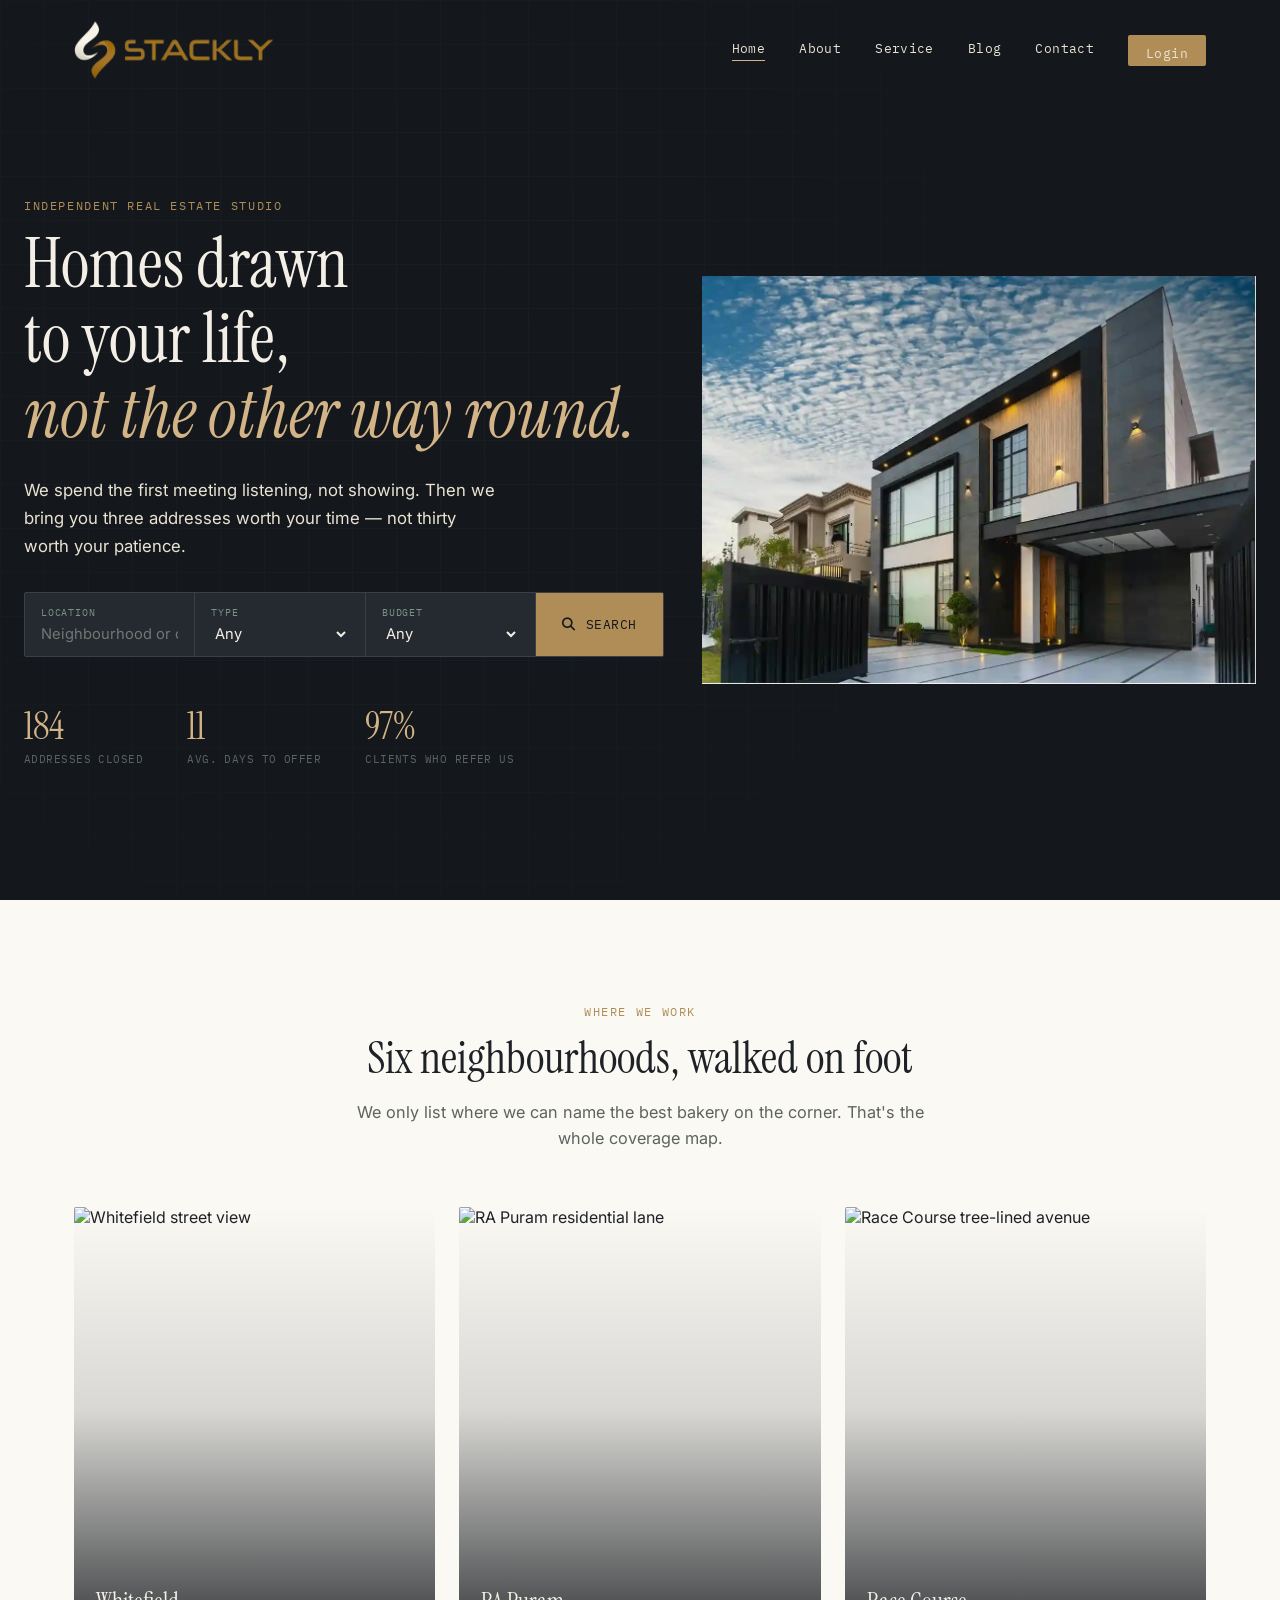
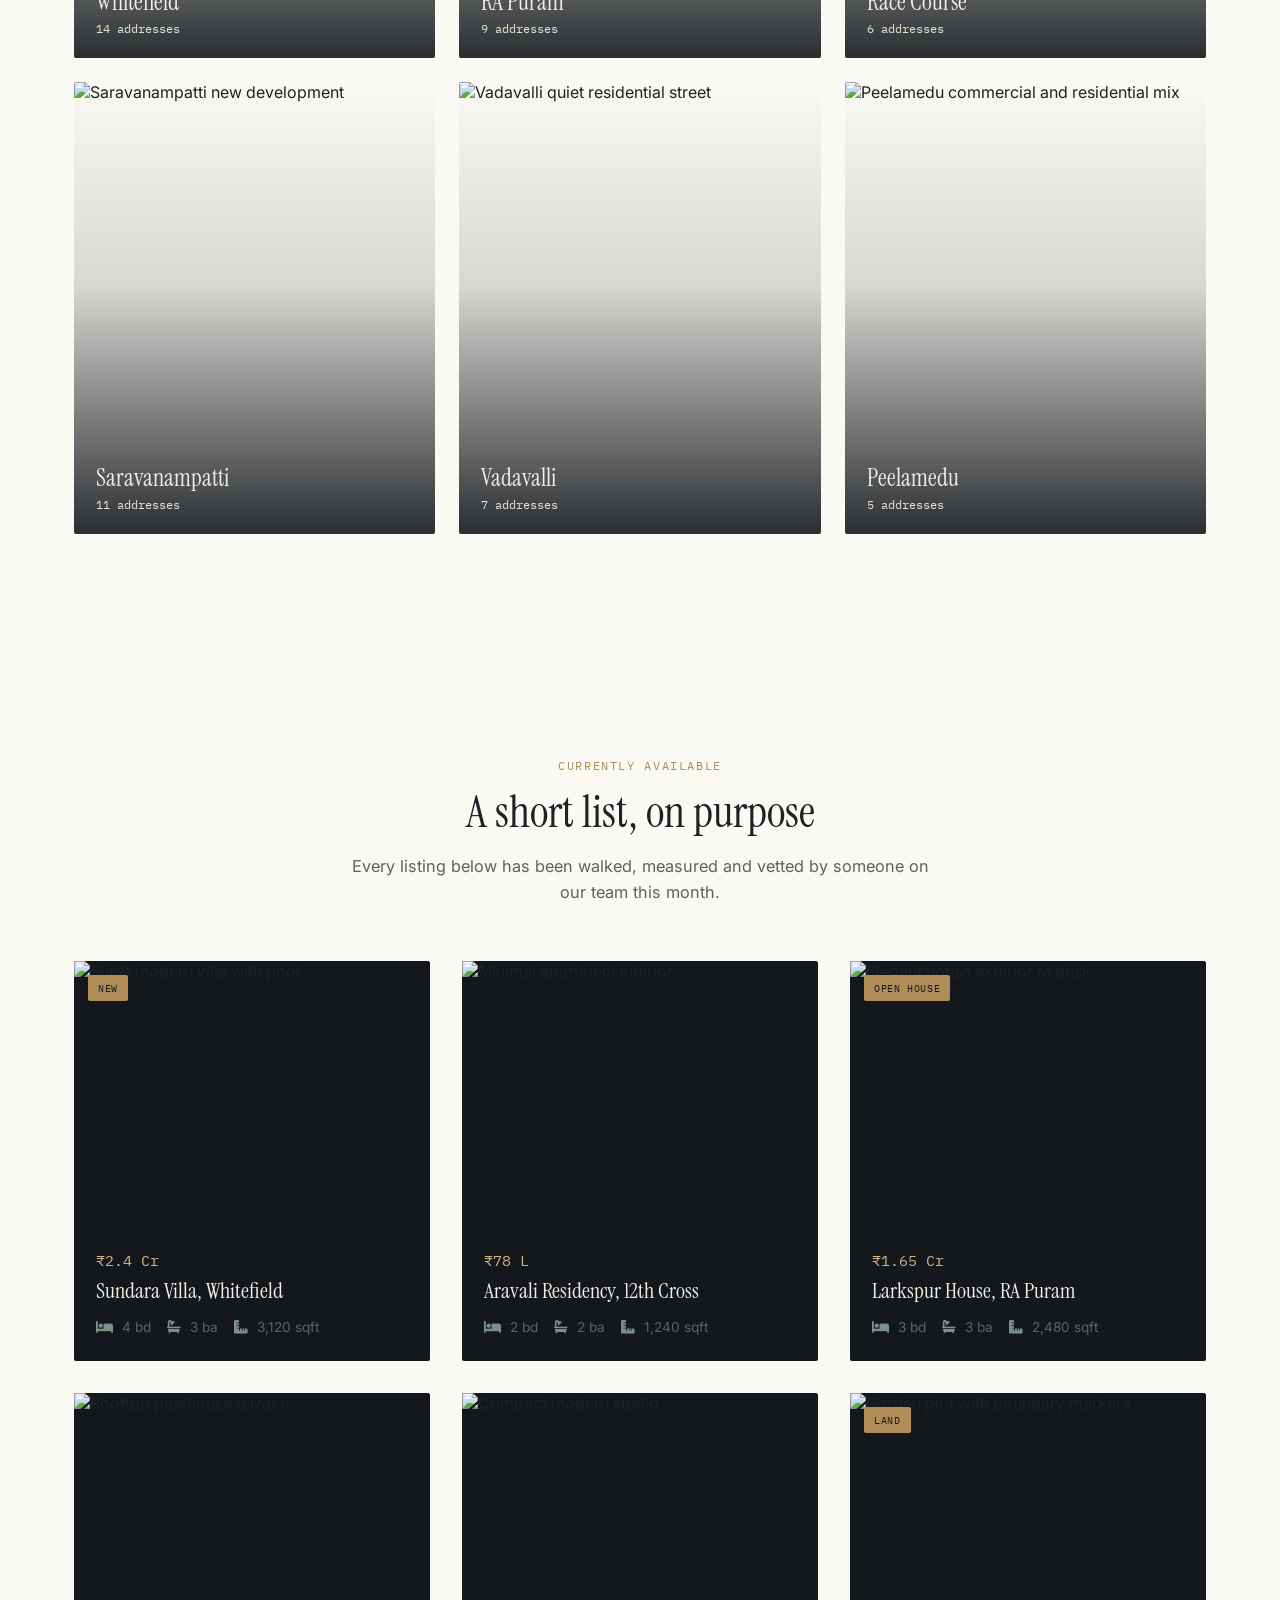
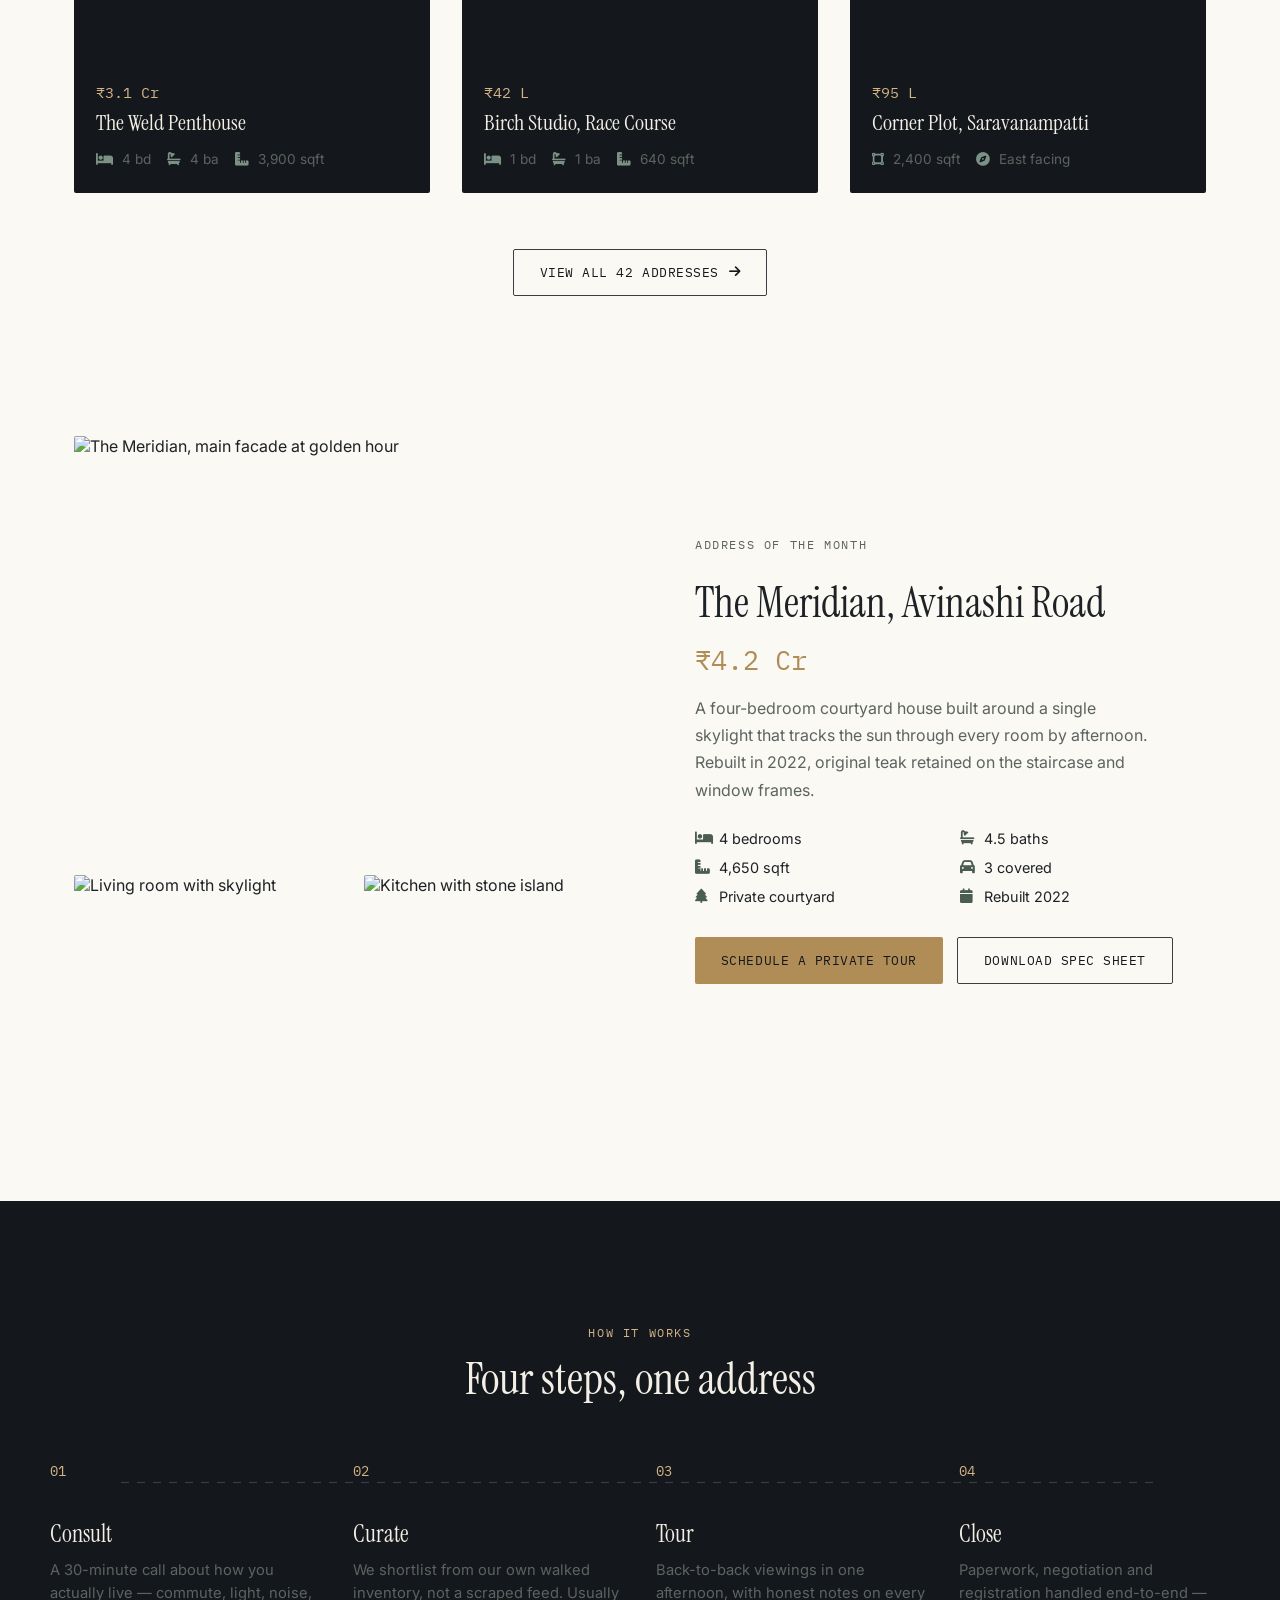
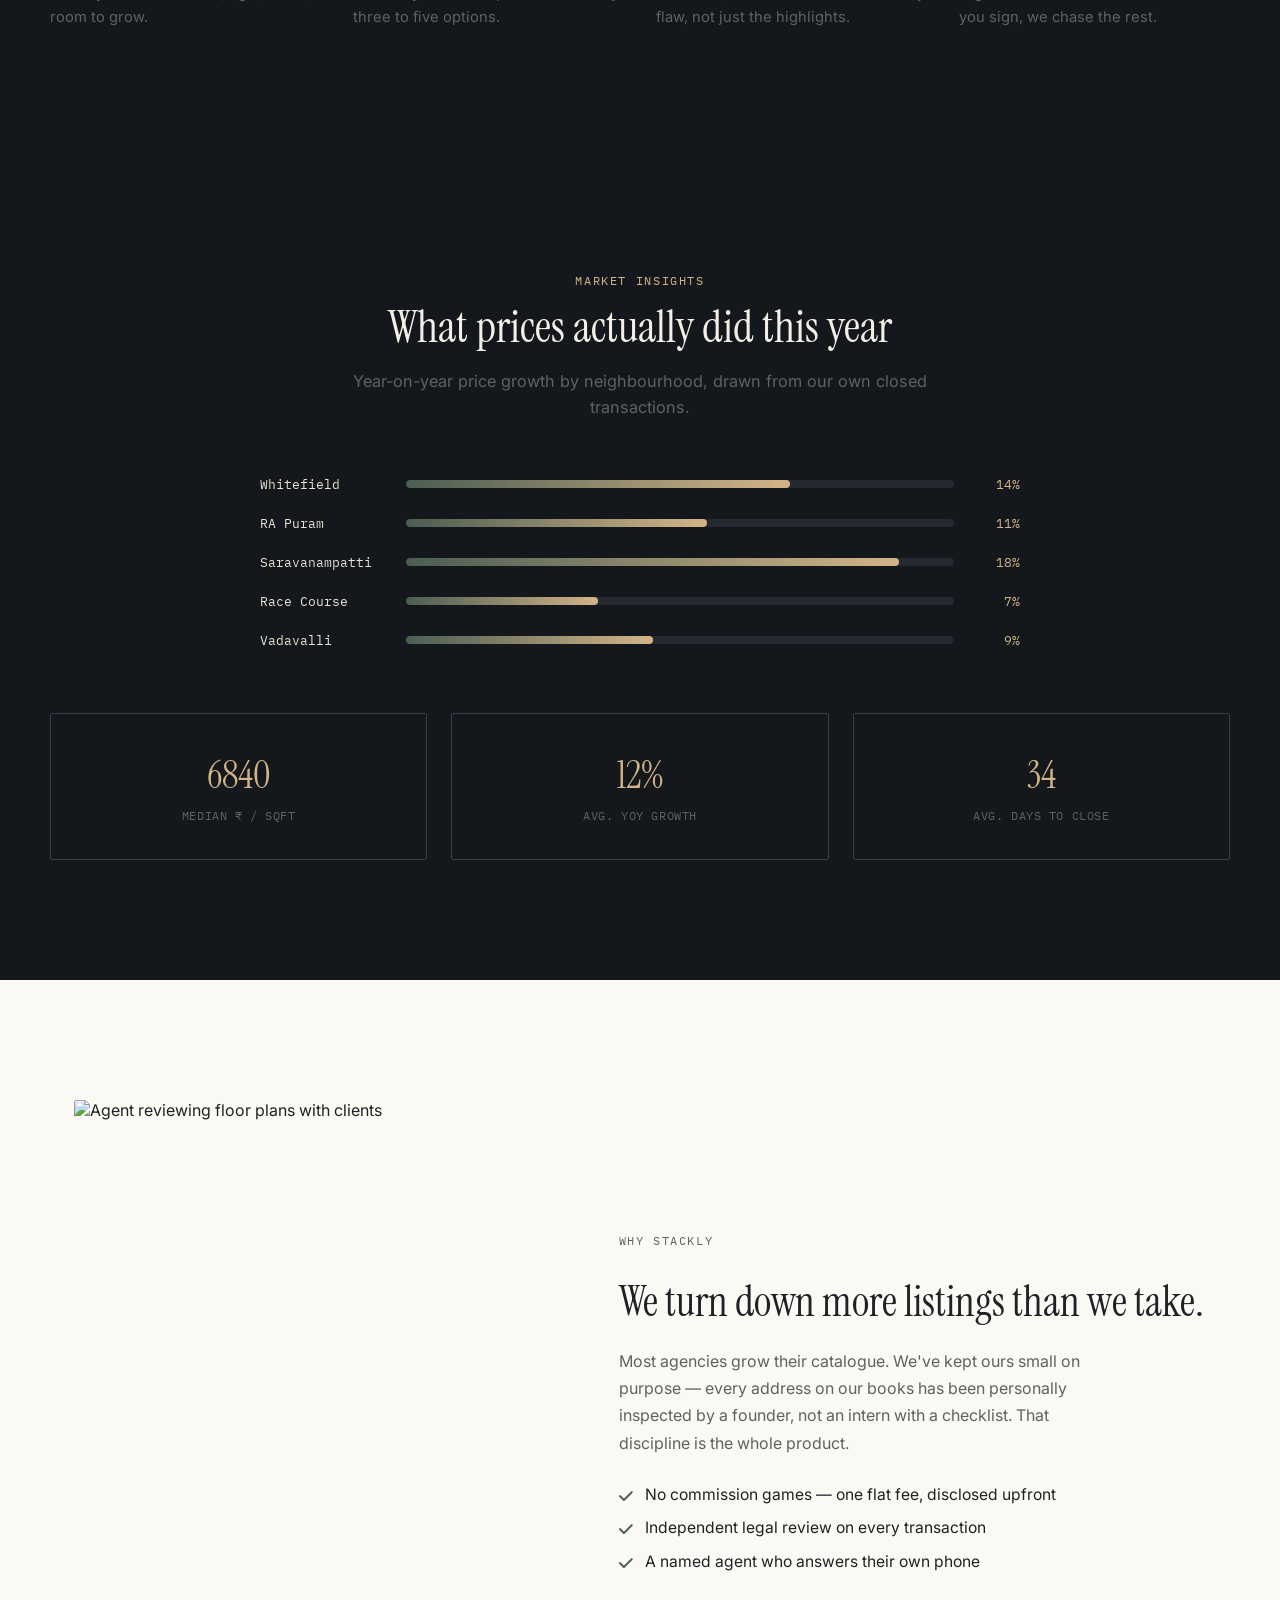
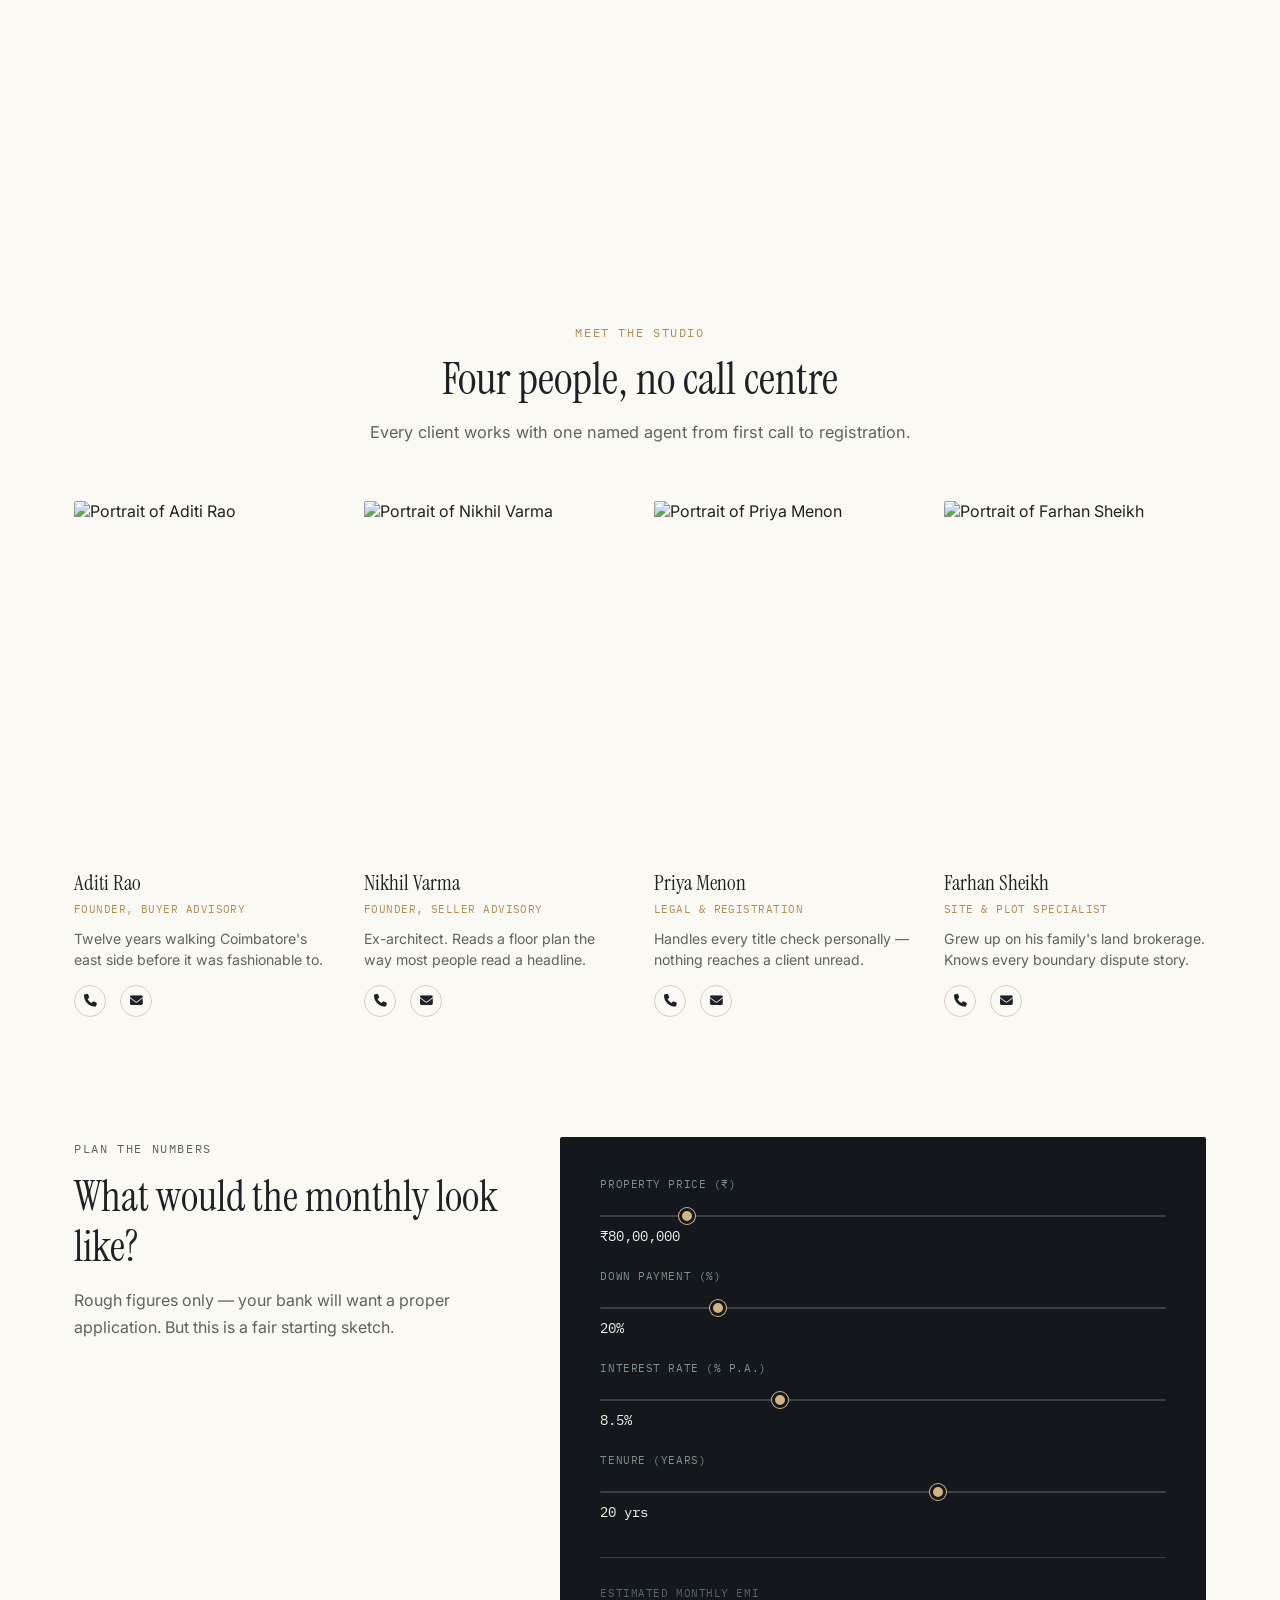
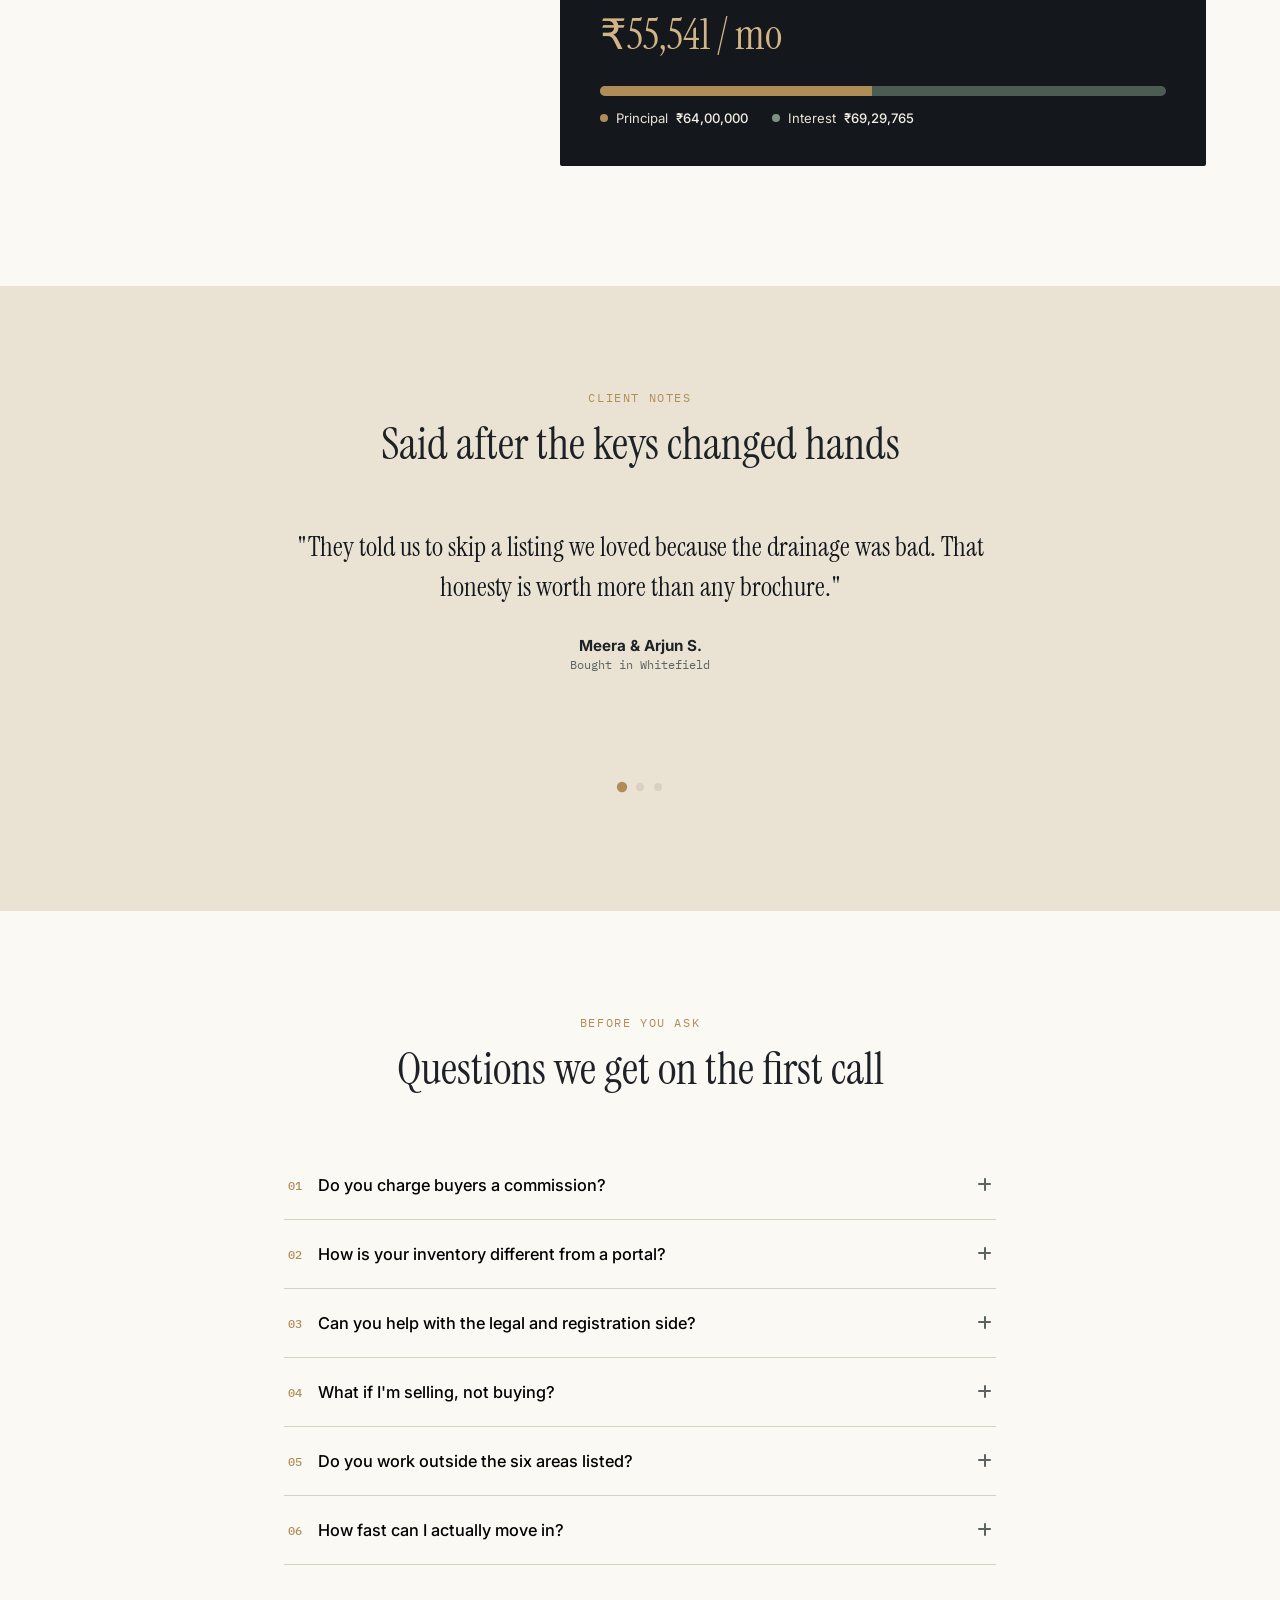
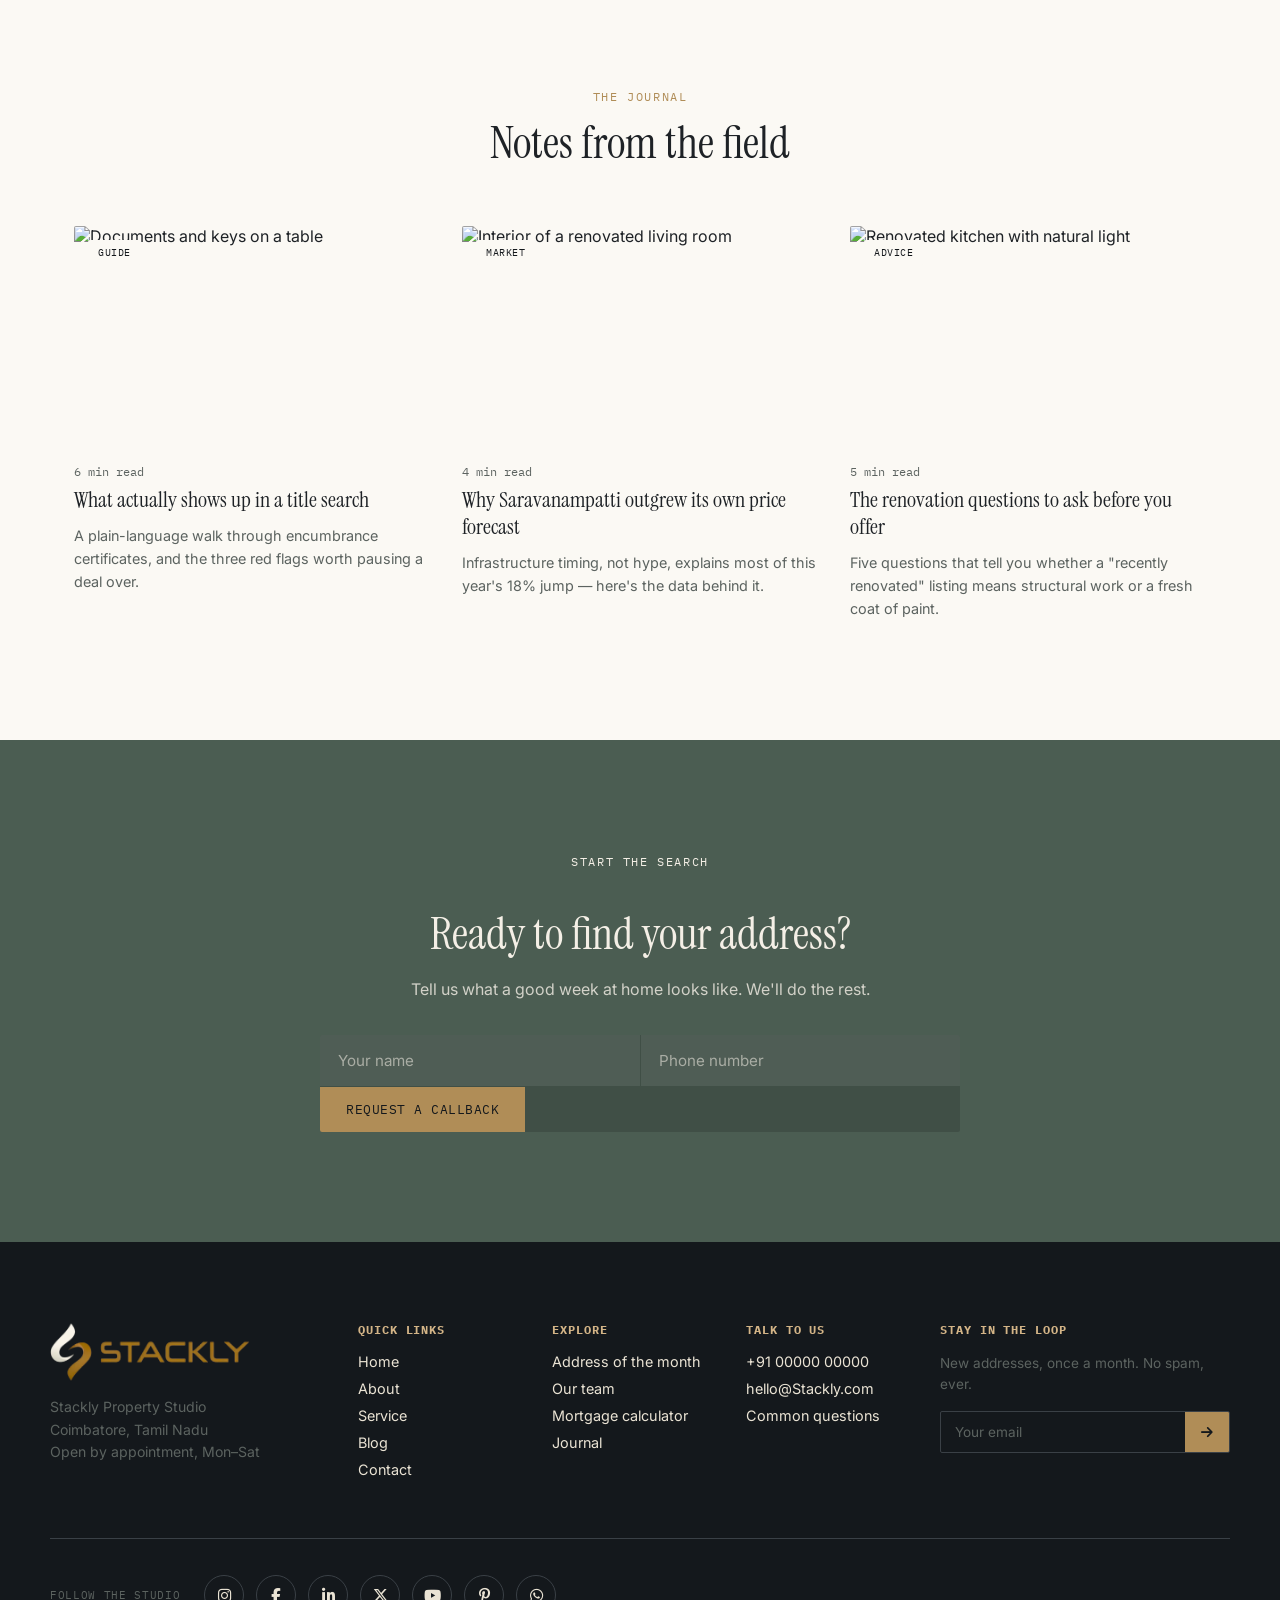
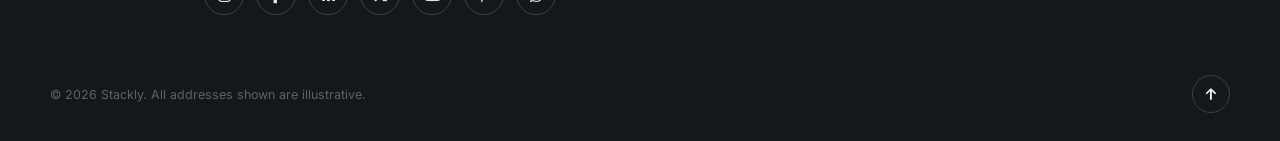
==== index.html @ ead4ee34 "subpages are created" ====
<!DOCTYPE html>
<html lang="en">
<head>
<meta charset="UTF-8">
<meta name="viewport" content="width=device-width, initial-scale=1.0">
<title>Wren &amp; Holt — Homes drawn to your life</title>
<link rel="preconnect" href="https://fonts.googleapis.com">
<link rel="preconnect" href="https://fonts.gstatic.com" crossorigin>
<link href="https://fonts.googleapis.com/css2?family=Instrument+Serif:ital@0;1&family=Inter:wght@400;500;600&family=IBM+Plex+Mono:wght@400;500&display=swap" rel="stylesheet">
<link rel="stylesheet" href="https://cdnjs.cloudflare.com/ajax/libs/font-awesome/6.5.1/css/all.min.css">
<link rel="stylesheet" href="style.css">
</head>
<body>

<!-- ================= HEADER ================= -->
<header class="site-header" id="siteHeader">
  <div class="header-inner">
    <a href="./index.html" class="logo">
    <img src="./src/logo/Untitled design (1)_11zon.webp" alt="">
    </a>

    <nav class="nav-desktop" aria-label="Primary">
      <a href="./index.html" class="active">Home</a>
      <a href="./about.html">About</a>
      <a href="./service.html">Service</a>
      <a href="./blog.html">Blog</a>
      <a href="./contact.html">Contact</a>
      <a href="./login.html" class="nav-cta">Login</a>
    </nav>

    <button class="hamburger" id="hamburger" aria-label="Open menu" aria-expanded="false">
      <span></span><span></span><span></span>
    </button>
  </div>
</header>

<!-- Mobile drawer -->
<div class="drawer" id="drawer">
  <nav aria-label="Mobile">
    <a href="./index.html">Home</a>
      <a href="./about.html">About</a>
      <a href="./service.html">Service</a>
      <a href="./blog.html">Blog</a>
      <a href="./contact.html">Contact</a>
  </nav>
  <div class="drawer-foot">
    <span>Coimbatore studio, open by appointment</span>
      <a href="./login.html" class="nav-cta">Login</a>
  </div>
</div>
<div class="drawer-overlay" id="drawerOverlay"></div>

<!-- ================= HERO ================= -->
<section class="hero" id="top">
  <div class="hero-blueprint-grid" aria-hidden="true"></div>

  <div class="hero-inner">
    <p class="eyebrow reveal">Independent real estate studio</p>
    <h1 class="hero-title">
      <span class="reveal">Homes drawn</span>
      <span class="reveal" style="--d:1">to your life,</span>
      <span class="reveal hero-title-italic" style="--d:2">not the other way round.</span>
    </h1>
    <p class="hero-sub reveal" style="--d:3">
      We spend the first meeting listening, not showing. Then we bring you three
      addresses worth your time — not thirty worth your patience.
    </p>

    <form class="search-panel reveal" style="--d:4" id="searchForm">
      <div class="field">
        <label for="loc">Location</label>
        <input type="text" id="loc" placeholder="Neighbourhood or city">
      </div>
      <div class="field">
        <label for="type">Type</label>
        <select id="type">
          <option>Any</option>
          <option>Apartment</option>
          <option>Villa</option>
          <option>Plot</option>
          <option>Penthouse</option>
        </select>
      </div>
      <div class="field">
        <label for="budget">Budget</label>
        <select id="budget">
          <option>Any</option>
          <option>Under ₹50L</option>
          <option>₹50L – ₹1Cr</option>
          <option>₹1Cr – ₹2Cr</option>
          <option>₹2Cr+</option>
        </select>
      </div>
      <button type="submit" class="btn btn-brass search-btn">
        <i class="fa-solid fa-magnifying-glass"></i> Search
      </button>
    </form>

    <div class="hero-stats reveal" style="--d:5">
      <div class="stat">
        <span class="stat-num" data-count="184">0</span>
        <span class="stat-label">Addresses closed</span>
      </div>
      <div class="stat">
        <span class="stat-num" data-count="11">0</span>
        <span class="stat-label">Avg. days to offer</span>
      </div>
      <div class="stat">
        <span class="stat-num" data-count="97" data-suffix="%">0</span>
        <span class="stat-label">Clients who refer us</span>
      </div>
    </div>
  </div>

  <div class="hero-visual" aria-hidden="true">
    <img src="./src/img/Untitled design (2)_11zon.webp" alt="">
  </div>
</section>

<!-- ================= AREAS ================= -->
<section class="areas" id="areas">
  <div class="section-head">
    <p class="eyebrow reveal">Where we work</p>
    <h2 class="reveal">Six neighbourhoods, walked on foot</h2>
    <p class="section-sub reveal">We only list where we can name the best bakery on the corner. That's the whole coverage map.</p>
  </div>

  <div class="area-grid">
    <a href="./404.html" class="area-card reveal">
      <img src="https://images.unsplash.com/photo-1449844908441-8829872d2607?q=80&w=600&auto=format&fit=crop" alt="Whitefield street view" loading="lazy">
      <div class="area-overlay">
        <span class="area-coord">12.9698° N, 77.7500° E</span>
        <h3>Whitefield</h3>
        <span class="area-count">14 addresses</span>
      </div>
    </a>
    <a href="./404.html" class="area-card reveal" style="--d:1">
      <img src="https://images.unsplash.com/photo-1519501025264-65ba15a82390?q=80&w=600&auto=format&fit=crop" alt="RA Puram residential lane" loading="lazy">
      <div class="area-overlay">
        <span class="area-coord">13.0012° N, 80.2565° E</span>
        <h3>RA Puram</h3>
        <span class="area-count">9 addresses</span>
      </div>
    </a>
    <a href="./404.html" class="area-card reveal" style="--d:2">
      <img src="https://images.unsplash.com/photo-1480074568708-e7b720bb3f09?q=80&w=600&auto=format&fit=crop" alt="Race Course tree-lined avenue" loading="lazy">
      <div class="area-overlay">
        <span class="area-coord">11.0025° N, 76.9640° E</span>
        <h3>Race Course</h3>
        <span class="area-count">6 addresses</span>
      </div>
    </a>
    <a href="./404.html" class="area-card reveal" style="--d:3">
      <img src="https://images.unsplash.com/photo-1502005229762-cf1b2da7c5d6?q=80&w=600&auto=format&fit=crop" alt="Saravanampatti new development" loading="lazy">
      <div class="area-overlay">
        <span class="area-coord">11.0740° N, 77.0090° E</span>
        <h3>Saravanampatti</h3>
        <span class="area-count">11 addresses</span>
      </div>
    </a>
    <a href="./404.html" class="area-card reveal" style="--d:4">
      <img src="https://images.unsplash.com/photo-1494526585095-c41746248156?q=80&w=600&auto=format&fit=crop" alt="Vadavalli quiet residential street" loading="lazy">
      <div class="area-overlay">
        <span class="area-coord">11.0060° N, 76.9160° E</span>
        <h3>Vadavalli</h3>
        <span class="area-count">7 addresses</span>
      </div>
    </a>
    <a href="./404.html" class="area-card reveal" style="--d:5">
      <img src="https://images.unsplash.com/photo-1460317442991-0ec209397118?q=80&w=600&auto=format&fit=crop" alt="Peelamedu commercial and residential mix" loading="lazy">
      <div class="area-overlay">
        <span class="area-coord">11.0296° N, 77.0266° E</span>
        <h3>Peelamedu</h3>
        <span class="area-count">5 addresses</span>
      </div>
    </a>
  </div>
</section>

<!-- ================= LISTINGS ================= -->
<section class="listings" id="listings">
  <div class="section-head">
    <p class="eyebrow reveal">Currently available</p>
    <h2 class="reveal">A short list, on purpose</h2>
    <p class="section-sub reveal">Every listing below has been walked, measured and vetted by someone on our team this month.</p>
  </div>

  <div class="listing-grid">

    <article class="listing-card reveal">
      <div class="listing-media">
        <img src="https://images.unsplash.com/photo-1600596542815-ffad4c1539a9?q=80&w=800&auto=format&fit=crop" alt="Sunlit modern villa with pool" loading="lazy">
        <span class="listing-tag">New</span>
        <div class="corner corner-tl"></div><div class="corner corner-tr"></div>
        <div class="corner corner-bl"></div><div class="corner corner-br"></div>
      </div>
      <div class="listing-body">
        <div class="listing-price">₹2.4 Cr</div>
        <h3>Sundara Villa, Whitefield</h3>
        <p class="listing-specs">
          <span><i class="fa-solid fa-bed"></i> 4 bd</span>
          <span><i class="fa-solid fa-bath"></i> 3 ba</span>
          <span><i class="fa-solid fa-ruler-combined"></i> 3,120 sqft</span>
        </p>
      </div>
    </article>

    <article class="listing-card reveal" style="--d:1">
      <div class="listing-media">
        <img src="https://images.unsplash.com/photo-1522708323590-d24dbb6b0267?q=80&w=800&auto=format&fit=crop" alt="Minimal apartment interior" loading="lazy">
        <div class="corner corner-tl"></div><div class="corner corner-tr"></div>
        <div class="corner corner-bl"></div><div class="corner corner-br"></div>
      </div>
      <div class="listing-body">
        <div class="listing-price">₹78 L</div>
        <h3>Aravali Residency, 12th Cross</h3>
        <p class="listing-specs">
          <span><i class="fa-solid fa-bed"></i> 2 bd</span>
          <span><i class="fa-solid fa-bath"></i> 2 ba</span>
          <span><i class="fa-solid fa-ruler-combined"></i> 1,240 sqft</span>
        </p>
      </div>
    </article>

    <article class="listing-card reveal" style="--d:2">
      <div class="listing-media">
        <img src="https://images.unsplash.com/photo-1600607687939-ce8a6c25118c?q=80&w=800&auto=format&fit=crop" alt="Elegant house exterior at dusk" loading="lazy">
        <span class="listing-tag">Open house</span>
        <div class="corner corner-tl"></div><div class="corner corner-tr"></div>
        <div class="corner corner-bl"></div><div class="corner corner-br"></div>
      </div>
      <div class="listing-body">
        <div class="listing-price">₹1.65 Cr</div>
        <h3>Larkspur House, RA Puram</h3>
        <p class="listing-specs">
          <span><i class="fa-solid fa-bed"></i> 3 bd</span>
          <span><i class="fa-solid fa-bath"></i> 3 ba</span>
          <span><i class="fa-solid fa-ruler-combined"></i> 2,480 sqft</span>
        </p>
      </div>
    </article>

    <article class="listing-card reveal" style="--d:3">
      <div class="listing-media">
        <img src="https://images.unsplash.com/photo-1560184897-ae75f418493e?q=80&w=800&auto=format&fit=crop" alt="Rooftop penthouse terrace" loading="lazy">
        <div class="corner corner-tl"></div><div class="corner corner-tr"></div>
        <div class="corner corner-bl"></div><div class="corner corner-br"></div>
      </div>
      <div class="listing-body">
        <div class="listing-price">₹3.1 Cr</div>
        <h3>The Weld Penthouse</h3>
        <p class="listing-specs">
          <span><i class="fa-solid fa-bed"></i> 4 bd</span>
          <span><i class="fa-solid fa-bath"></i> 4 ba</span>
          <span><i class="fa-solid fa-ruler-combined"></i> 3,900 sqft</span>
        </p>
      </div>
    </article>

    <article class="listing-card reveal" style="--d:4">
      <div class="listing-media">
        <img src="https://images.unsplash.com/photo-1568605114967-8130f3a36994?q=80&w=800&auto=format&fit=crop" alt="Compact modern studio" loading="lazy">
        <div class="corner corner-tl"></div><div class="corner corner-tr"></div>
        <div class="corner corner-bl"></div><div class="corner corner-br"></div>
      </div>
      <div class="listing-body">
        <div class="listing-price">₹42 L</div>
        <h3>Birch Studio, Race Course</h3>
        <p class="listing-specs">
          <span><i class="fa-solid fa-bed"></i> 1 bd</span>
          <span><i class="fa-solid fa-bath"></i> 1 ba</span>
          <span><i class="fa-solid fa-ruler-combined"></i> 640 sqft</span>
        </p>
      </div>
    </article>

    <article class="listing-card reveal" style="--d:5">
      <div class="listing-media">
        <img src="https://images.unsplash.com/photo-1600585154340-be6161a56a0c?q=80&w=800&auto=format&fit=crop" alt="Garden plot with boundary markers" loading="lazy">
        <span class="listing-tag">Land</span>
        <div class="corner corner-tl"></div><div class="corner corner-tr"></div>
        <div class="corner corner-bl"></div><div class="corner corner-br"></div>
      </div>
      <div class="listing-body">
        <div class="listing-price">₹95 L</div>
        <h3>Corner Plot, Saravanampatti</h3>
        <p class="listing-specs">
          <span><i class="fa-solid fa-vector-square"></i> 2,400 sqft</span>
          <span><i class="fa-solid fa-compass"></i> East facing</span>
        </p>
      </div>
    </article>

  </div>

  <div class="listings-foot reveal">
    <a href="./contact.html" class="btn btn-outline">View all 42 addresses <i class="fa-solid fa-arrow-right"></i></a>
  </div>
</section>

<!-- ================= SIGNATURE LISTING ================= -->
<section class="spotlight" id="spotlight">
  <div class="spotlight-media reveal">
    <div class="spotlight-main">
      <img src="https://images.unsplash.com/photo-1613977257363-707ba9348227?q=80&w=1000&auto=format&fit=crop" alt="The Meridian, main facade at golden hour">
      <div class="corner corner-tl"></div><div class="corner corner-tr"></div>
      <div class="corner corner-bl"></div><div class="corner corner-br"></div>
    </div>
    <div class="spotlight-thumbs">
      <img src="https://images.unsplash.com/photo-1600566753086-00f18fb6b3ea?q=80&w=400&auto=format&fit=crop" alt="Living room with skylight" loading="lazy">
      <img src="https://images.unsplash.com/photo-1600607687644-aac4c3eac7f4?q=80&w=400&auto=format&fit=crop" alt="Kitchen with stone island" loading="lazy">
    </div>
  </div>

  <div class="spotlight-copy">
    <p class="eyebrow reveal">Address of the month</p>
    <h2 class="reveal">The Meridian, Avinashi Road</h2>
    <div class="spotlight-price reveal" style="--d:1">₹4.2 Cr</div>
    <p class="reveal" style="--d:2">
      A four-bedroom courtyard house built around a single skylight that tracks the
      sun through every room by afternoon. Rebuilt in 2022, original teak retained
      on the staircase and window frames.
    </p>
    <ul class="spotlight-specs reveal" style="--d:3">
      <li><i class="fa-solid fa-bed"></i> 4 bedrooms</li>
      <li><i class="fa-solid fa-bath"></i> 4.5 baths</li>
      <li><i class="fa-solid fa-ruler-combined"></i> 4,650 sqft</li>
      <li><i class="fa-solid fa-car"></i> 3 covered</li>
      <li><i class="fa-solid fa-tree"></i> Private courtyard</li>
      <li><i class="fa-solid fa-calendar"></i> Rebuilt 2022</li>
    </ul>
    <div class="spotlight-actions reveal" style="--d:4">
      <a href="./contact.html" class="btn btn-brass">Schedule a private tour</a>
      <a href="./contact.html" class="btn btn-outline">Download spec sheet</a>
    </div>
  </div>
</section>

<!-- ================= PROCESS ================= -->
<section class="process" id="process">
  <div class="section-head light">
    <p class="eyebrow reveal">How it works</p>
    <h2 class="reveal">Four steps, one address</h2>
  </div>

  <div class="process-path">
    <div class="process-line" aria-hidden="true"></div>

    <div class="process-step reveal">
      <span class="process-num">01</span>
      <h3>Consult</h3>
      <p>A 30-minute call about how you actually live — commute, light, noise, room to grow.</p>
    </div>
    <div class="process-step reveal" style="--d:1">
      <span class="process-num">02</span>
      <h3>Curate</h3>
      <p>We shortlist from our own walked inventory, not a scraped feed. Usually three to five options.</p>
    </div>
    <div class="process-step reveal" style="--d:2">
      <span class="process-num">03</span>
      <h3>Tour</h3>
      <p>Back-to-back viewings in one afternoon, with honest notes on every flaw, not just the highlights.</p>
    </div>
    <div class="process-step reveal" style="--d:3">
      <span class="process-num">04</span>
      <h3>Close</h3>
      <p>Paperwork, negotiation and registration handled end-to-end — you sign, we chase the rest.</p>
    </div>
  </div>
</section>

<!-- ================= MARKET INSIGHTS ================= -->
<section class="market" id="market">
  <div class="section-head light">
    <p class="eyebrow reveal">Market insights</p>
    <h2 class="reveal">What prices actually did this year</h2>
    <p class="section-sub reveal" style="color:var(--text-soft)">Year-on-year price growth by neighbourhood, drawn from our own closed transactions.</p>
  </div>

  <div class="market-chart reveal">
    <div class="chart-row">
      <span class="chart-label">Whitefield</span>
      <div class="chart-track"><div class="chart-bar" data-value="14"></div></div>
      <span class="chart-figure">14%</span>
    </div>
    <div class="chart-row">
      <span class="chart-label">RA Puram</span>
      <div class="chart-track"><div class="chart-bar" data-value="11"></div></div>
      <span class="chart-figure">11%</span>
    </div>
    <div class="chart-row">
      <span class="chart-label">Saravanampatti</span>
      <div class="chart-track"><div class="chart-bar" data-value="18"></div></div>
      <span class="chart-figure">18%</span>
    </div>
    <div class="chart-row">
      <span class="chart-label">Race Course</span>
      <div class="chart-track"><div class="chart-bar" data-value="7"></div></div>
      <span class="chart-figure">7%</span>
    </div>
    <div class="chart-row">
      <span class="chart-label">Vadavalli</span>
      <div class="chart-track"><div class="chart-bar" data-value="9"></div></div>
      <span class="chart-figure">9%</span>
    </div>
  </div>

  <div class="market-metrics">
    <div class="metric-card reveal">
      <span class="metric-num" data-count="6840">0</span>
      <span class="metric-label">Median ₹ / sqft</span>
    </div>
    <div class="metric-card reveal" style="--d:1">
      <span class="metric-num" data-count="12" data-suffix="%">0</span>
      <span class="metric-label">Avg. YoY growth</span>
    </div>
    <div class="metric-card reveal" style="--d:2">
      <span class="metric-num" data-count="34">0</span>
      <span class="metric-label">Avg. days to close</span>
    </div>
  </div>
</section>

<!-- ================= WHY US ================= -->
<section class="why" id="why">
  <div class="why-media reveal">
    <img src="https://images.unsplash.com/photo-1600585152220-90363fe7e115?q=80&w=900&auto=format&fit=crop" alt="Agent reviewing floor plans with clients">
  </div>
  <div class="why-copy">
    <p class="eyebrow reveal">Why Stackly</p>
    <h2 class="reveal">We turn down more listings than we take.</h2>
    <p class="reveal">
      Most agencies grow their catalogue. We've kept ours small on purpose — every
      address on our books has been personally inspected by a founder, not an intern
      with a checklist. That discipline is the whole product.
    </p>
    <ul class="why-list">
      <li class="reveal"><i class="fa-solid fa-check"></i> No commission games — one flat fee, disclosed upfront</li>
      <li class="reveal" style="--d:1"><i class="fa-solid fa-check"></i> Independent legal review on every transaction</li>
      <li class="reveal" style="--d:2"><i class="fa-solid fa-check"></i> A named agent who answers their own phone</li>
    </ul>
  </div>
</section>

<!-- ================= TEAM ================= -->
<section class="team" id="team">
  <div class="section-head">
    <p class="eyebrow reveal">Meet the studio</p>
    <h2 class="reveal">Four people, no call centre</h2>
    <p class="section-sub reveal">Every client works with one named agent from first call to registration.</p>
  </div>

  <div class="team-grid">
    <article class="team-card reveal">
      <img src="https://images.unsplash.com/photo-1580489944761-15a19d654956?q=80&w=500&auto=format&fit=crop" alt="Portrait of Aditi Rao">
      <h3>Aditi Rao</h3>
      <span class="team-role">Founder, Buyer Advisory</span>
      <p>Twelve years walking Coimbatore's east side before it was fashionable to.</p>
      <div class="team-contact">
        <a href="./404.html" aria-label="Call Aditi"><i class="fa-solid fa-phone"></i></a>
        <a href="./404.html" aria-label="Email Aditi"><i class="fa-solid fa-envelope"></i></a>
      </div>
    </article>
    <article class="team-card reveal" style="--d:1">
      <img src="https://images.unsplash.com/photo-1633332755192-727a05c4013d?q=80&w=500&auto=format&fit=crop" alt="Portrait of Nikhil Varma">
      <h3>Nikhil Varma</h3>
      <span class="team-role">Founder, Seller Advisory</span>
      <p>Ex-architect. Reads a floor plan the way most people read a headline.</p>
      <div class="team-contact">
        <a href="./404.html" aria-label="Call Nikhil"><i class="fa-solid fa-phone"></i></a>
        <a href="./404.html" aria-label="Email Nikhil"><i class="fa-solid fa-envelope"></i></a>
      </div>
    </article>
    <article class="team-card reveal" style="--d:2">
      <img src="https://images.unsplash.com/photo-1607746882042-944635dfe10e?q=80&w=500&auto=format&fit=crop" alt="Portrait of Priya Menon">
      <h3>Priya Menon</h3>
      <span class="team-role">Legal &amp; Registration</span>
      <p>Handles every title check personally — nothing reaches a client unread.</p>
      <div class="team-contact">
        <a href="./404.html" aria-label="Call Priya"><i class="fa-solid fa-phone"></i></a>
        <a href="./404.html" aria-label="Email Priya"><i class="fa-solid fa-envelope"></i></a>
      </div>
    </article>
    <article class="team-card reveal" style="--d:3">
      <img src="https://images.unsplash.com/photo-1568602471122-7832951cc4c5?q=80&w=500&auto=format&fit=crop" alt="Portrait of Farhan Sheikh">
      <h3>Farhan Sheikh</h3>
      <span class="team-role">Site &amp; Plot Specialist</span>
      <p>Grew up on his family's land brokerage. Knows every boundary dispute story.</p>
      <div class="team-contact">
        <a href="./404.html" aria-label="Call Farhan"><i class="fa-solid fa-phone"></i></a>
        <a href="./404.html" aria-label="Email Farhan"><i class="fa-solid fa-envelope"></i></a>
      </div>
    </article>
  </div>
</section>

<!-- ================= MORTGAGE CALCULATOR ================= -->
<section class="calculator" id="calculator">
  <div class="calc-copy">
    <p class="eyebrow reveal">Plan the numbers</p>
    <h2 class="reveal">What would the monthly look like?</h2>
    <p class="reveal">Rough figures only — your bank will want a proper application. But this is a fair starting sketch.</p>
  </div>

  <div class="calc-panel reveal">
    <div class="calc-inputs">
      <div class="calc-field">
        <label for="calcPrice">Property price (₹)</label>
        <input type="range" id="calcPrice" min="1000000" max="50000000" step="100000" value="8000000">
        <span class="calc-value" id="calcPriceVal">₹80,00,000</span>
      </div>
      <div class="calc-field">
        <label for="calcDown">Down payment (%)</label>
        <input type="range" id="calcDown" min="10" max="60" step="1" value="20">
        <span class="calc-value" id="calcDownVal">20%</span>
      </div>
      <div class="calc-field">
        <label for="calcRate">Interest rate (% p.a.)</label>
        <input type="range" id="calcRate" min="6" max="14" step="0.1" value="8.5">
        <span class="calc-value" id="calcRateVal">8.5%</span>
      </div>
      <div class="calc-field">
        <label for="calcYears">Tenure (years)</label>
        <input type="range" id="calcYears" min="5" max="30" step="1" value="20">
        <span class="calc-value" id="calcYearsVal">20 yrs</span>
      </div>
    </div>

    <div class="calc-results">
      <div class="calc-result-main">
        <span class="calc-result-label">Estimated monthly EMI</span>
        <span class="calc-result-num" id="calcEmi">₹0</span>
      </div>
      <div class="calc-split">
        <div class="calc-split-bar">
          <div class="calc-split-principal" id="calcSplitPrincipal"></div>
        </div>
        <div class="calc-split-legend">
          <span><i class="dot dot-brass"></i> Principal <strong id="calcPrincipal">₹0</strong></span>
          <span><i class="dot dot-sage"></i> Interest <strong id="calcInterest">₹0</strong></span>
        </div>
      </div>
    </div>
  </div>
</section>

<!-- ================= TESTIMONIALS ================= -->
<section class="testimonials" id="testimonials">
  <div class="section-head">
    <p class="eyebrow reveal">Client notes</p>
    <h2 class="reveal">Said after the keys changed hands</h2>
  </div>

  <div class="testi-track" id="testiTrack">
    <div class="testi-card active">
      <p>"They told us to skip a listing we loved because the drainage was bad. That honesty is worth more than any brochure."</p>
      <div class="testi-who"><strong>Meera &amp; Arjun S.</strong><span>Bought in Whitefield</span></div>
    </div>
    <div class="testi-card">
      <p>"Eleven days from first call to signed offer. I didn't think that was possible in this market."</p>
      <div class="testi-who"><strong>Kabir Rao</strong><span>Bought in RA Puram</span></div>
    </div>
    <div class="testi-card">
      <p>"No pressure, no upsell — just three good options and a straight answer every time we asked one."</p>
      <div class="testi-who"><strong>Fatima Noor</strong><span>Sold in Race Course</span></div>
    </div>
  </div>
  <div class="testi-dots" id="testiDots"></div>
</section>

<!-- ================= FAQ ================= -->
<section class="faq" id="faq">
  <div class="section-head">
    <p class="eyebrow reveal">Before you ask</p>
    <h2 class="reveal">Questions we get on the first call</h2>
  </div>

  <div class="faq-list">
    <div class="faq-item reveal">
      <button class="faq-q" aria-expanded="false">
        <span><span class="faq-index">01</span> Do you charge buyers a commission?</span>
        <i class="fa-solid fa-plus"></i>
      </button>
      <div class="faq-a"><p>No. Our fee is paid by the seller. Buyers work with us at no direct cost, and we disclose that arrangement upfront.</p></div>
    </div>
    <div class="faq-item reveal">
      <button class="faq-q" aria-expanded="false">
        <span><span class="faq-index">02</span> How is your inventory different from a portal?</span>
        <i class="fa-solid fa-plus"></i>
      </button>
      <div class="faq-a"><p>Every address on our site has been personally walked by a founder. We turn down far more sellers than we list — no scraped or duplicate listings.</p></div>
    </div>
    <div class="faq-item reveal">
      <button class="faq-q" aria-expanded="false">
        <span><span class="faq-index">03</span> Can you help with the legal and registration side?</span>
        <i class="fa-solid fa-plus"></i>
      </button>
      <div class="faq-a"><p>Yes — our in-house legal lead reviews title documents on every transaction and coordinates registration, so you're not chasing a separate lawyer.</p></div>
    </div>
    <div class="faq-item reveal">
      <button class="faq-q" aria-expanded="false">
        <span><span class="faq-index">04</span> What if I'm selling, not buying?</span>
        <i class="fa-solid fa-plus"></i>
      </button>
      <div class="faq-a"><p>We photograph, price and list within a week, and only bring pre-qualified buyers to your door — no open-house crowds.</p></div>
    </div>
    <div class="faq-item reveal">
      <button class="faq-q" aria-expanded="false">
        <span><span class="faq-index">05</span> Do you work outside the six areas listed?</span>
        <i class="fa-solid fa-plus"></i>
      </button>
      <div class="faq-a"><p>Occasionally, for existing clients. We'd rather say no than list somewhere we haven't personally verified.</p></div>
    </div>
    <div class="faq-item reveal">
      <button class="faq-q" aria-expanded="false">
        <span><span class="faq-index">06</span> How fast can I actually move in?</span>
        <i class="fa-solid fa-plus"></i>
      </button>
      <div class="faq-a"><p>Our average is 11 days from first call to signed offer, and 34 days to full registration — figures pulled from this year's closed deals.</p></div>
    </div>
  </div>
</section>

<!-- ================= JOURNAL ================= -->
<section class="journal" id="journal">
  <div class="section-head">
    <p class="eyebrow reveal">The journal</p>
    <h2 class="reveal">Notes from the field</h2>
  </div>

  <div class="journal-grid">
    <article class="journal-card reveal">
      <div class="journal-media">
        <img src="https://images.unsplash.com/photo-1560518883-ce09059eeffa?q=80&w=700&auto=format&fit=crop" alt="Documents and keys on a table" loading="lazy">
        <span class="journal-tag">Guide</span>
      </div>
      <span class="journal-meta">6 min read</span>
      <h3>What actually shows up in a title search</h3>
      <p>A plain-language walk through encumbrance certificates, and the three red flags worth pausing a deal over.</p>
    </article>
    <article class="journal-card reveal" style="--d:1">
      <div class="journal-media">
        <img src="https://images.unsplash.com/photo-1600585154526-990dced4db0d?q=80&w=700&auto=format&fit=crop" alt="Interior of a renovated living room" loading="lazy">
        <span class="journal-tag">Market</span>
      </div>
      <span class="journal-meta">4 min read</span>
      <h3>Why Saravanampatti outgrew its own price forecast</h3>
      <p>Infrastructure timing, not hype, explains most of this year's 18% jump — here's the data behind it.</p>
    </article>
    <article class="journal-card reveal" style="--d:2">
      <div class="journal-media">
        <img src="https://images.unsplash.com/photo-1600607687920-4e2a09cf159d?q=80&w=700&auto=format&fit=crop" alt="Renovated kitchen with natural light" loading="lazy">
        <span class="journal-tag">Advice</span>
      </div>
      <span class="journal-meta">5 min read</span>
      <h3>The renovation questions to ask before you offer</h3>
      <p>Five questions that tell you whether a "recently renovated" listing means structural work or a fresh coat of paint.</p>
    </article>
  </div>
</section>

<!-- ================= CTA ================= -->
<section class="cta-band" id="contact">
  <div class="cta-inner">
    <p class="eyebrow reveal">Start the search</p>
    <h2 class="reveal">Ready to find your address?</h2>
    <p class="reveal">Tell us what a good week at home looks like. We'll do the rest.</p>
    <form class="cta-form reveal" id="ctaForm">
      <input type="text" placeholder="Your name" required>
      <input type="tel" placeholder="Phone number" required>
      <button type="submit" class="btn btn-brass">Request a callback</button>
    </form>
  </div>
</section>

<!-- ================= FOOTER ================= -->
<footer class="site-footer">
  <div class="footer-top">
    <div class="footer-brand">
      <a href="./index.html" class="logo">
    <img src="./src/logo/Untitled design (1)_11zon.webp" alt="">
    </a>
      <p>Stackly Property Studio<br>Coimbatore, Tamil Nadu<br>Open by appointment, Mon–Sat</p>
    </div>
    <div class="footer-cols">
      <div>
        <h4>Quick Links</h4>
          <a href="./index.html" class="active">Home</a>
      <a href="./about.html">About</a>
      <a href="./service.html">Service</a>
      <a href="./blog.html">Blog</a>
      <a href="./contact.html">Contact</a>

      </div>
      <div>
        <h4>Explore</h4>
        <a href="./404.html">Address of the month</a>
        <a href="./404.html">Our team</a>
        <a href="./404.html">Mortgage calculator</a>
        <a href="./404.html">Journal</a>
      </div>
      <div>
        <h4>Talk to us</h4>
        <a href="./404.html">+91 00000 00000</a>
        <a href="./404.html">hello@Stackly.com</a>
        <a href="./404.html">Common questions</a>
      </div>
      <div class="footer-newsletter">
        <h4>Stay in the loop</h4>
        <p>New addresses, once a month. No spam, ever.</p>
        <form class="newsletter-form" id="newsletterForm">
          <input type="email" placeholder="Your email" required aria-label="Email address">
          <button type="submit" aria-label="Subscribe"><i class="fa-solid fa-arrow-right"></i></button>
        </form>
      </div>
    </div>
  </div>

  <div class="footer-social">
    <span class="footer-social-label">Follow the studio</span>
    <div class="social-row">
      <a href="./404.html" aria-label="Instagram" class="social-btn"><i class="fa-brands fa-instagram"></i></a>
      <a href="./404.html" aria-label="Facebook" class="social-btn"><i class="fa-brands fa-facebook-f"></i></a>
      <a href="./404.html" aria-label="LinkedIn" class="social-btn"><i class="fa-brands fa-linkedin-in"></i></a>
      <a href="./404.html" aria-label="X (Twitter)" class="social-btn"><i class="fa-brands fa-x-twitter"></i></a>
      <a href="./404.html" aria-label="YouTube" class="social-btn"><i class="fa-brands fa-youtube"></i></a>
      <a href="./404.html" aria-label="Pinterest" class="social-btn"><i class="fa-brands fa-pinterest-p"></i></a>
      <a href="./404.html" aria-label="WhatsApp" class="social-btn"><i class="fa-brands fa-whatsapp"></i></a>
    </div>
  </div>

  <div class="footer-bottom">
    <span>© 2026 Stackly. All addresses shown are illustrative.</span>
    <button class="to-top" id="toTop" aria-label="Back to top"><i class="fa-solid fa-arrow-up"></i></button>
  </div>
</footer>

<script src="script.js"></script>
</body>
</html>
---- style.css ----
/* ============ TOKENS ============ */
:root{
  --ink:#14181C;
  --ink-soft:#242A2F;
  --stone:#F4EFE6;
  --stone-dim:#EAE3D4;
  --paper:#FBF9F4;
  --brass:#B08D57;
  --brass-light:#D3B487;
  --sage:#4B5D52;
  --sage-light:#7C9186;
  --line:#D8D0C0;
  --line-dark:#3A4046;
  --text:#1E2226;
  --text-soft:#5C6360;

  --serif:'Instrument Serif', Georgia, serif;
  --sans:'Inter', -apple-system, BlinkMacSystemFont, sans-serif;
  --mono:'IBM Plex Mono', monospace;

  --container: 1180px;
  --radius: 2px;
  --ease: cubic-bezier(.22,.61,.36,1);
}

*{margin:0;padding:0;box-sizing:border-box;}
html{scroll-behavior:smooth;}
body{
  font-family:var(--sans);
  color:var(--text);
  background:var(--paper);
  overflow-x:hidden;
  -webkit-font-smoothing:antialiased;
}
img{max-width:100%;display:block;}
a{text-decoration:none;color:inherit;}
ul{list-style:none;}
button{font-family:inherit;cursor:pointer;border:none;background:none;}
input,select,textarea{font-family:inherit;}

@media (prefers-reduced-motion: reduce){
  *{animation-duration:.01ms !important; transition-duration:.01ms !important; scroll-behavior:auto !important;}
}

/* ============ SHARED ============ */
.eyebrow{
  font-family:var(--mono);
  font-size:.72rem;
  letter-spacing:.14em;
  text-transform:uppercase;
  color:var(--brass);
  margin-bottom:14px;
  display:inline-block;
}
.section-head{
  max-width:640px;
  margin:0 auto 56px;
  padding:0 24px;
  text-align:center;
}
.section-head h2{
  font-family:var(--serif);
  font-weight:400;
  font-size:clamp(2rem,4vw,2.8rem);
  line-height:1.15;
}
.section-sub{margin-top:14px;color:var(--text-soft);font-size:1.02rem;line-height:1.6;}
.section-head.light .eyebrow{color:var(--brass-light);}
.section-head.light h2{color:var(--stone);}
.section-head.left{margin-left:0;text-align:left;padding:0 24px 0 0;}

.btn{
  display:inline-flex;align-items:center;gap:10px;
  padding:14px 26px;
  font-family:var(--mono);
  font-size:.82rem;
  letter-spacing:.04em;
  text-transform:uppercase;
  border-radius:var(--radius);
  transition:transform .35s var(--ease), background .3s, color .3s, border-color .3s;
  white-space:nowrap;
}
.btn-brass{background:var(--brass);color:var(--ink);}
.btn-brass:hover{background:var(--brass-light);transform:translateY(-2px);}
.btn-outline{border:1px solid var(--line-dark);color:var(--ink);}
.btn-outline:hover{background:var(--ink);color:var(--stone);transform:translateY(-2px);}
.btn-full{width:100%;justify-content:center;}
.btn[disabled]{opacity:.6;pointer-events:none;}

/* scroll reveal */
.reveal{
  opacity:0;
  transform:translateY(26px);
  transition:opacity .8s var(--ease), transform .8s var(--ease);
  transition-delay:calc(var(--d,0) * 90ms);
}
.reveal.in{opacity:1;transform:translateY(0);}

/* ============ HEADER ============ */
.site-header{
  position:fixed;top:0;left:0;right:0;z-index:100;
  transition:background .4s var(--ease), border-color .4s var(--ease);
  border-bottom:1px solid transparent;
}
.site-header.scrolled{
  background:rgba(20,24,28,.92);
  backdrop-filter:blur(10px);
  border-color:var(--line-dark);
}
.header-inner{
  max-width:var(--container);margin:0 auto;
  display:flex;align-items:center;justify-content:space-between;
  padding:20px 24px;
}
.logo{display:flex;align-items:center;gap:10px; width: 200px;height: 60px;}
.logo img{
  width: 100%;
  height: 60px;
  object-fit: cover;
}
.logo-mark{
  font-family:var(--mono);font-size:.78rem;
  border:1px solid var(--brass);color:var(--brass);
  padding:5px 8px;letter-spacing:.05em;
}
.logo-text{font-family:var(--serif);font-size:1.3rem;color:var(--stone);}
.logo-text em{font-style:italic;color:var(--brass-light);}

.nav-desktop{display:flex;align-items:center;gap:34px;}
.nav-desktop a{
  font-family:var(--mono);font-size:.8rem;letter-spacing:.03em;
  color:var(--stone-dim);position:relative;padding-bottom:4px;
}
.nav-desktop a:not(.nav-cta)::after{
  content:'';position:absolute;left:0;bottom:0;width:0;height:1px;
  background:var(--brass-light);transition:width .3s var(--ease);
}
.nav-desktop a:not(.nav-cta):hover::after,
.nav-desktop a.active:not(.nav-cta)::after{width:100%;}
.nav-cta{
  background:var(--brass);color:var(--ink);padding:10px 18px;
  border-radius:var(--radius);transition:background .3s;
}
.nav-cta:hover{background:var(--brass-light);}

.hamburger{
  display:none;flex-direction:column;gap:5px;
  width:34px;height:34px;align-items:center;justify-content:center;z-index:110;
}
.hamburger span{
  width:22px;height:1.5px;background:var(--stone);
  transition:transform .35s var(--ease), opacity .3s, background .3s;
}
.hamburger.open span:nth-child(1){transform:translateY(6.5px) rotate(45deg);}
.hamburger.open span:nth-child(2){opacity:0;}
.hamburger.open span:nth-child(3){transform:translateY(-6.5px) rotate(-45deg);}

/* mobile drawer */
.drawer{
  position:fixed;top:0;right:0;height:100vh;width:min(84vw,360px);
  background:var(--ink);z-index:105;
  transform:translateX(100%);
  transition:transform .5s var(--ease);
  display:flex;flex-direction:column;justify-content:space-between;
  padding:100px 32px 32px;
  border-left:1px solid var(--line-dark);
}
.drawer.open{transform:translateX(0);}
.drawer nav{display:flex;flex-direction:column;gap:24px;}
.drawer nav a{
  font-family:var(--serif);font-size:1.6rem;color:var(--stone);
  border-bottom:1px solid var(--line-dark);padding-bottom:14px;
}
.drawer-foot{display:flex;flex-direction:column;gap:16px;}
.drawer-foot span{font-family:var(--mono);font-size:.75rem;color:var(--text-soft);}
.drawer-foot .btn{justify-content:center;}
.drawer-overlay{
  position:fixed;inset:0;background:rgba(0,0,0,.5);z-index:104;
  opacity:0;pointer-events:none;transition:opacity .4s;
}
.drawer-overlay.open{opacity:1;pointer-events:auto;}

/* ============ HERO ============ */
.hero{
  position:relative;min-height:100vh;
  background:var(--ink);color:var(--stone);
  display:grid;grid-template-columns:1.1fr .9fr;
  align-items:center;
  padding:120px 24px 60px;
  overflow:hidden;
}
.hero-blueprint-grid{
  position:absolute;inset:0;
  background-image:
    linear-gradient(var(--line-dark) 1px, transparent 1px),
    linear-gradient(90deg, var(--line-dark) 1px, transparent 1px);
  background-size:44px 44px;
  opacity:.18;
  mask-image:radial-gradient(circle at 30% 40%, black, transparent 75%);
}
.hero-inner{position:relative;z-index:2;max-width:640px;}
.hero-title{
  font-family:var(--serif);font-weight:400;
  font-size:clamp(2.6rem,5.4vw,4.4rem);
  line-height:1.08;
  display:flex;flex-direction:column;
}
.hero-title-italic{font-style:italic;color:var(--brass-light);}
.hero-sub{
  margin:26px 0 32px;color:var(--stone-dim);
  font-size:1.05rem;line-height:1.65;max-width:480px;
}

.search-panel{
  display:flex;flex-wrap:wrap;gap:1px;
  background:var(--line-dark);
  border:1px solid var(--line-dark);
  border-radius:var(--radius);overflow:hidden;
  margin-bottom:50px;
}
.field{
  flex:1 1 140px;background:var(--ink-soft);padding:12px 16px;
}
.field label{
  display:block;font-family:var(--mono);font-size:.65rem;
  text-transform:uppercase;letter-spacing:.08em;color:var(--sage-light);
  margin-bottom:4px;
}
.field input,.field select{
  width:100%;background:transparent;border:none;color:var(--stone);
  font-size:.92rem;outline:none;
}
.field select option{background:var(--ink-soft);}
.search-btn{border-radius:0;flex:0 0 auto;}

.hero-stats{display:flex;gap:44px;flex-wrap:wrap;}
.stat{display:flex;flex-direction:column;}
.stat-num{
  font-family:var(--serif);font-size:2.4rem;color:var(--brass-light);line-height:1;
}
.stat-label{
  font-family:var(--mono);font-size:.7rem;color:var(--text-soft);
  margin-top:6px;text-transform:uppercase;letter-spacing:.04em;
}

.hero-visual{
  position:relative;z-index:2;display:flex;justify-content:center;align-items:center;
  transition: 0.5s ease;
}
.hero-visual img{
transition: 0.6s ease;}
.hero-visual img:hover{
  transform: scale(1.01);
}
.blueprint-house{width:100%;max-width:460px;}
.bp-line{
  stroke:var(--sage-light);stroke-width:1.5;fill:none;
  stroke-dasharray:1400;stroke-dashoffset:1400;
  animation:draw 2.6s var(--ease) forwards .3s;
}
.bp-dim{stroke:var(--brass-light);stroke-width:1;fill:none;opacity:0;
  animation:fadeIn .6s ease forwards 2.6s;}
.bp-label{
  font-family:var(--mono);font-size:11px;fill:var(--brass-light);
  text-anchor:middle;opacity:0;animation:fadeIn .6s ease forwards 2.8s;
}
@keyframes draw{to{stroke-dashoffset:0;}}
@keyframes fadeIn{to{opacity:1;}}

/* ============ LISTINGS ============ */
.listings{max-width:var(--container);margin:0 auto;padding:120px 24px 100px;}
.listing-grid{
  display:grid;grid-template-columns:repeat(3,1fr);gap:32px;
}
.listing-card{
  background:var(--ink);border-radius:var(--radius);overflow:hidden;
  transition:transform .5s var(--ease), box-shadow .5s var(--ease);
}
.listing-card:hover{
  transform:translateY(-8px);
  box-shadow:0 24px 48px -18px rgba(20,24,28,.35);
}
.listing-media{position:relative;aspect-ratio:4/3;overflow:hidden;}
.listing-media img{
  width:100%;height:100%;object-fit:cover;
  transition:transform .7s var(--ease);
}
.listing-card:hover .listing-media img{transform:scale(1.08);}
.listing-tag{
  position:absolute;top:14px;left:14px;
  background:var(--brass);color:var(--ink);
  font-family:var(--mono);font-size:.65rem;text-transform:uppercase;
  letter-spacing:.06em;padding:6px 10px;border-radius:var(--radius);
}
.corner{
  position:absolute;width:22px;height:22px;
  border-color:var(--brass-light);opacity:0;transition:opacity .4s var(--ease), transform .4s var(--ease);
}
.corner-tl{top:10px;left:10px;border-top:2px solid;border-left:2px solid;transform:translate(-6px,-6px);}
.corner-tr{top:10px;right:10px;border-top:2px solid;border-right:2px solid;transform:translate(6px,-6px);}
.corner-bl{bottom:10px;left:10px;border-bottom:2px solid;border-left:2px solid;transform:translate(-6px,6px);}
.corner-br{bottom:10px;right:10px;border-bottom:2px solid;border-right:2px solid;transform:translate(6px,6px);}
.listing-card:hover .corner{opacity:1;transform:translate(0,0);}

.listing-body{padding:22px 22px 26px;color:var(--stone);}
.listing-price{
  font-family:var(--mono);color:var(--brass-light);font-size:.95rem;margin-bottom:8px;
}
.listing-body h3{
  font-family:var(--serif);font-weight:400;font-size:1.4rem;margin-bottom:14px;line-height:1.2;
}
.listing-specs{display:flex;gap:16px;flex-wrap:wrap;color:var(--text-soft);font-size:.85rem;}
.listing-specs i{color:var(--sage-light);margin-right:5px;}

.listings-foot{text-align:center;margin-top:56px;}

/* ============ PROCESS ============ */
.process{background:var(--ink);color:var(--stone);padding:120px 24px;}
.process-path{
  max-width:var(--container);margin:0 auto;position:relative;
  display:grid;grid-template-columns:repeat(4,1fr);gap:32px;
}
.process-line{
  position:absolute;top:20px;left:6%;right:6%;height:1px;
  background:repeating-linear-gradient(90deg, var(--line-dark) 0 8px, transparent 8px 16px);
}
.process-step{position:relative;padding-top:56px;}
.process-num{
  position:absolute;top:0;left:0;
  font-family:var(--mono);font-size:.85rem;color:var(--brass-light);
  background:var(--ink);padding-right:10px;
}
.process-step h3{font-family:var(--serif);font-size:1.5rem;font-weight:400;margin-bottom:10px;}
.process-step p{color:var(--text-soft);font-size:.92rem;line-height:1.6;}

/* ============ WHY ============ */
.why{
  max-width:var(--container);margin:120px auto;padding:0 24px;
  display:grid;grid-template-columns:.9fr 1.1fr;gap:64px;align-items:center;
}
.why-media img{border-radius:var(--radius);aspect-ratio:4/5;object-fit:cover;}
.why-copy h2{
  font-family:var(--serif);font-weight:400;font-size:clamp(2rem,3.6vw,2.6rem);
  line-height:1.2;margin-bottom:20px;
}
.why-copy > p{color:var(--text-soft);line-height:1.7;margin-bottom:28px;max-width:480px;}
.why-list{display:flex;flex-direction:column;gap:14px;}
.why-list li{display:flex;gap:12px;align-items:flex-start;font-size:.98rem;}
.why-list i{color:var(--sage);margin-top:4px;}

/* ============ TESTIMONIALS ============ */
.testimonials{padding:100px 24px 120px;background:var(--stone-dim);}
.testi-track{
  max-width:720px;margin:0 auto;position:relative;min-height:220px;
}
.testi-card{
  position:absolute;inset:0;
  opacity:0;transform:translateY(14px);
  transition:opacity .6s var(--ease), transform .6s var(--ease);
  text-align:center;
}
.testi-card.active{opacity:1;transform:translateY(0);position:relative;}
.testi-card p{
  font-family:var(--serif);font-size:clamp(1.3rem,2.6vw,1.7rem);
  line-height:1.5;color:var(--ink);margin-bottom:28px;
}
.testi-who{display:flex;flex-direction:column;gap:2px;}
.testi-who strong{font-family:var(--sans);font-size:.95rem;}
.testi-who span{font-family:var(--mono);font-size:.75rem;color:var(--text-soft);}
.testi-dots{display:flex;justify-content:center;gap:10px;margin-top:36px;}
.testi-dots button{
  width:8px;height:8px;border-radius:50%;background:var(--line);
  transition:background .3s, transform .3s;
}
.testi-dots button.active{background:var(--brass);transform:scale(1.3);}

/* ============ CTA ============ */
.cta-band{background:var(--sage);color:var(--stone);padding:110px 24px;}
.cta-inner{max-width:640px;margin:0 auto;text-align:center;}
.cta-inner .eyebrow{color:var(--stone);}
.cta-inner h2{font-family:var(--serif);font-weight:400;font-size:clamp(2rem,4vw,2.8rem);margin-bottom:16px;}
.cta-inner > p{color:rgba(244,239,230,.8);margin-bottom:36px;}
.cta-form{display:flex;gap:1px;flex-wrap:wrap;background:rgba(0,0,0,.15);border-radius:var(--radius);overflow:hidden;}
.cta-form input{
  flex:1 1 160px;background:rgba(255,255,255,.08);border:none;
  padding:16px 18px;color:var(--stone);outline:none;font-size:.95rem;
}
.cta-form input::placeholder{color:rgba(244,239,230,.55);}
.cta-form .btn{border-radius:0;flex:0 0 auto;}

/* ============ FOOTER ============ */
.site-footer{background:var(--ink);color:var(--stone-dim);padding:80px 24px 28px;}
.footer-top{
  max-width:var(--container);margin:0 auto;
  display:flex;justify-content:space-between;gap:48px;flex-wrap:wrap;
  padding-bottom:50px;
}
.footer-brand{display:flex;flex-direction: column; gap:14px;align-items:flex-start;max-width:260px;flex:0 0 260px;}
.footer-brand p{font-size:.88rem;line-height:1.6;color:var(--text-soft);}
.footer-cols{
  flex:1;display:grid;grid-template-columns:repeat(4,1fr);gap:40px;
}
.footer-cols h4{
  font-family:var(--mono);font-size:.72rem;text-transform:uppercase;
  letter-spacing:.08em;color:var(--brass-light);margin-bottom:16px;
}
.footer-cols a{display:block;font-size:.9rem;color:var(--stone-dim);margin-bottom:10px;transition:color .3s;}
.footer-cols a:hover{color:var(--brass-light);}

.footer-newsletter p{font-size:.85rem;color:var(--text-soft);line-height:1.55;margin-bottom:16px;}
.newsletter-form{display:flex;border:1px solid var(--line-dark);border-radius:var(--radius);overflow:hidden;}
.newsletter-form input{
  flex:1;min-width:0;background:transparent;border:none;color:var(--stone);
  padding:12px 14px;font-size:.85rem;outline:none;
}
.newsletter-form input::placeholder{color:var(--text-soft);}
.newsletter-form button{
  flex:0 0 auto;width:44px;background:var(--brass);color:var(--ink);
  display:flex;align-items:center;justify-content:center;
  transition:background .3s;
}
.newsletter-form button:hover{background:var(--brass-light);}

.footer-social{
  max-width:var(--container);margin:0 auto;
  display:flex;align-items:center;gap:24px;flex-wrap:wrap;
  padding:36px 0;border-top:1px solid var(--line-dark);
}
.footer-social-label{
  font-family:var(--mono);font-size:.7rem;text-transform:uppercase;
  letter-spacing:.06em;color:var(--text-soft);
}
.social-row{display:flex;gap:12px;flex-wrap:wrap;}
.social-btn{
  width:40px;height:40px;border-radius:50%;
  border:1px solid var(--line-dark);
  display:flex;align-items:center;justify-content:center;
  font-size:.95rem;color:var(--stone-dim);
  transition:background .3s, color .3s, border-color .3s, transform .3s;
}
.social-btn:hover{
  background:var(--brass);border-color:var(--brass);color:var(--ink);
  transform:translateY(-3px);
}
.footer-bottom{
  max-width:var(--container);margin:0 auto;
  display:flex;justify-content:space-between;align-items:center;
  padding-top:24px;font-size:.78rem;color:var(--text-soft);
}
.to-top{
  width:38px;height:38px;border:1px solid var(--line-dark);border-radius:50%;
  display:flex;align-items:center;justify-content:center;color:var(--stone);
  transition:background .3s, transform .3s;
}
.to-top:hover{background:var(--brass);color:var(--ink);transform:translateY(-3px);}

/* ============ AREAS ============ */
.areas{max-width:var(--container);margin:0 auto;padding:100px 24px;}
.area-grid{display:grid;grid-template-columns:repeat(3,1fr);gap:24px;}
.area-card{
  position:relative;display:block;aspect-ratio:4/5;border-radius:var(--radius);
  overflow:hidden;
}
.area-card img{
  width:100%;height:100%;object-fit:cover;
  transition:transform .7s var(--ease);
}
.area-card:hover img{transform:scale(1.1);}
.area-overlay{
  position:absolute;inset:0;
  background:linear-gradient(to top, rgba(20,24,28,.9) 0%, rgba(20,24,28,.15) 55%, transparent 100%);
  display:flex;flex-direction:column;justify-content:flex-end;
  padding:22px;color:var(--stone);
}
.area-coord{
  font-family:var(--mono);font-size:.65rem;color:var(--brass-light);
  letter-spacing:.03em;margin-bottom:6px;opacity:0;transform:translateY(6px);
  transition:opacity .4s var(--ease), transform .4s var(--ease);
}
.area-card:hover .area-coord{opacity:1;transform:translateY(0);}
.area-overlay h3{font-family:var(--serif);font-weight:400;font-size:1.5rem;}
.area-count{font-family:var(--mono);font-size:.72rem;color:var(--stone-dim);margin-top:4px;}

/* ============ SIGNATURE LISTING ============ */
.spotlight{
  max-width:var(--container);margin:0 auto;padding:40px 24px 120px;
  display:grid;grid-template-columns:1.05fr .95fr;gap:56px;align-items:center;
}
.spotlight-main{position:relative;border-radius:var(--radius);overflow:hidden;aspect-ratio:4/3;}
.spotlight-main img{width:100%;height:100%;object-fit:cover;}
.spotlight-thumbs{display:grid;grid-template-columns:1fr 1fr;gap:16px;margin-top:16px;}
.spotlight-thumbs img{border-radius:var(--radius);aspect-ratio:4/3;object-fit:cover;}
.spotlight-copy h2{
  font-family:var(--serif);font-weight:400;font-size:clamp(2rem,3.6vw,2.6rem);
  margin-bottom:14px;line-height:1.15;
}
.spotlight-price{
  font-family:var(--mono);font-size:1.7rem;color:var(--brass);margin-bottom:18px;
}
.spotlight-copy > p.reveal{color:var(--text-soft);line-height:1.7;margin-bottom:26px;max-width:460px;}
.spotlight-specs{
  display:grid;grid-template-columns:1fr 1fr;gap:12px 20px;margin-bottom:32px;
}
.spotlight-specs li{font-size:.9rem;color:var(--text);display:flex;align-items:center;gap:8px;}
.spotlight-specs i{color:var(--sage);width:16px;}
.spotlight-actions{display:flex;gap:14px;flex-wrap:wrap;}

/* ============ MARKET INSIGHTS ============ */
.market{background:var(--ink);color:var(--stone);padding:120px 24px;}
.market-chart{max-width:760px;margin:0 auto 64px;display:flex;flex-direction:column;gap:22px;}
.chart-row{display:grid;grid-template-columns:130px 1fr 50px;align-items:center;gap:16px;}
.chart-label{font-family:var(--mono);font-size:.8rem;color:var(--stone-dim);}
.chart-track{height:8px;background:var(--ink-soft);border-radius:99px;overflow:hidden;}
.chart-bar{
  height:100%;width:0;background:linear-gradient(90deg, var(--sage), var(--brass-light));
  border-radius:99px;transition:width 1.1s var(--ease);
}
.chart-figure{font-family:var(--mono);font-size:.8rem;color:var(--brass-light);text-align:right;}
.market-metrics{
  max-width:var(--container);margin:0 auto;
  display:grid;grid-template-columns:repeat(3,1fr);gap:24px;
}
.metric-card{
  text-align:center;padding:36px 20px;border:1px solid var(--line-dark);border-radius:var(--radius);
}
.metric-num{display:block;font-family:var(--serif);font-size:2.4rem;color:var(--brass-light);}
.metric-label{font-family:var(--mono);font-size:.72rem;text-transform:uppercase;letter-spacing:.05em;color:var(--text-soft);margin-top:8px;display:block;}

/* ============ TEAM ============ */
.team{max-width:var(--container);margin:0 auto;padding:100px 24px;}
.team-grid{display:grid;grid-template-columns:repeat(4,1fr);gap:28px;}
.team-card{text-align:left;}
.team-card img{
  width:100%;aspect-ratio:3/4;object-fit:cover;border-radius:var(--radius);margin-bottom:18px;
  filter:grayscale(.15);transition:filter .4s var(--ease), transform .5s var(--ease);
}
.team-card:hover img{filter:grayscale(0);transform:translateY(-4px);}
.team-card h3{font-family:var(--serif);font-weight:400;font-size:1.3rem;}
.team-role{
  display:block;font-family:var(--mono);font-size:.7rem;color:var(--brass);
  text-transform:uppercase;letter-spacing:.04em;margin:6px 0 12px;
}
.team-card p{font-size:.88rem;color:var(--text-soft);line-height:1.55;margin-bottom:14px;}
.team-contact{display:flex;gap:14px;}
.team-contact a{
  width:32px;height:32px;border:1px solid var(--line);border-radius:50%;
  display:flex;align-items:center;justify-content:center;font-size:.8rem;
  color:var(--text);transition:background .3s, color .3s, border-color .3s;
}
.team-contact a:hover{background:var(--sage);border-color:var(--sage);color:var(--stone);}

/* ============ MORTGAGE CALCULATOR ============ */
.calculator{
  max-width:var(--container);margin:0 auto;padding:20px 24px 120px;
  display:grid;grid-template-columns:.8fr 1.2fr;gap:56px;align-items:start;
}
.calc-copy h2{
  font-family:var(--serif);font-weight:400;font-size:clamp(2rem,3.6vw,2.6rem);
  margin-bottom:14px;line-height:1.2;
}
.calc-copy p{color:var(--text-soft);line-height:1.7;max-width:380px;}
.calc-panel{
  background:var(--ink);border-radius:var(--radius);padding:40px;color:var(--stone);
  display:grid;gap:36px;
}
.calc-inputs{display:flex;flex-direction:column;gap:24px;}
.calc-field label{
  display:block;font-family:var(--mono);font-size:.7rem;text-transform:uppercase;
  letter-spacing:.05em;color:var(--sage-light);margin-bottom:10px;
}
.calc-field input[type="range"]{
  -webkit-appearance:none;width:100%;height:2px;background:var(--line-dark);border-radius:99px;
  margin-bottom:8px;
}
.calc-field input[type="range"]::-webkit-slider-thumb{
  -webkit-appearance:none;width:16px;height:16px;border-radius:50%;
  background:var(--brass-light);cursor:pointer;border:3px solid var(--ink);
  box-shadow:0 0 0 1px var(--brass-light);
}
.calc-field input[type="range"]::-moz-range-thumb{
  width:16px;height:16px;border-radius:50%;background:var(--brass-light);
  cursor:pointer;border:3px solid var(--ink);box-shadow:0 0 0 1px var(--brass-light);
}
.calc-value{font-family:var(--mono);font-size:.85rem;color:var(--stone);}
.calc-results{border-top:1px solid var(--line-dark);padding-top:28px;}
.calc-result-label{
  display:block;font-family:var(--mono);font-size:.7rem;text-transform:uppercase;
  letter-spacing:.05em;color:var(--text-soft);margin-bottom:8px;
}
.calc-result-num{font-family:var(--serif);font-size:2.6rem;color:var(--brass-light);}
.calc-split{margin-top:24px;}
.calc-split-bar{
  height:10px;border-radius:99px;overflow:hidden;background:var(--sage);display:flex;
}
.calc-split-principal{height:100%;background:var(--brass);transition:width .5s var(--ease);}
.calc-split-legend{display:flex;gap:24px;margin-top:14px;flex-wrap:wrap;}
.calc-split-legend span{font-size:.82rem;color:var(--stone-dim);display:flex;align-items:center;gap:8px;}
.calc-split-legend strong{color:var(--stone);font-weight:500;}
.dot{width:8px;height:8px;border-radius:50%;display:inline-block;}
.dot-brass{background:var(--brass);}
.dot-sage{background:var(--sage-light);}

/* ============ FAQ ============ */
.faq{max-width:760px;margin:0 auto;padding:100px 24px;}
.faq-list{display:flex;flex-direction:column;}
.faq-item{border-bottom:1px solid var(--line);}
.faq-q{
  width:100%;display:flex;align-items:center;justify-content:space-between;
  padding:24px 4px;text-align:left;font-family:var(--sans);font-size:1.02rem;font-weight:500;
}
.faq-q span{display:flex;align-items:center;gap:16px;}
.faq-index{font-family:var(--mono);font-size:.78rem;color:var(--brass);}
.faq-q i{color:var(--text-soft);transition:transform .35s var(--ease);flex-shrink:0;}
.faq-item.open .faq-q i{transform:rotate(45deg);color:var(--brass);}
.faq-a{
  max-height:0;overflow:hidden;
  transition:max-height .45s var(--ease);
}
.faq-a p{padding:0 4px 24px 40px;color:var(--text-soft);line-height:1.65;font-size:.94rem;max-width:560px;}

/* ============ JOURNAL ============ */
.journal{max-width:var(--container);margin:0 auto;padding:20px 24px 120px;}
.journal-grid{display:grid;grid-template-columns:repeat(3,1fr);gap:32px;}
.journal-card{cursor:default;}
.journal-media{position:relative;border-radius:var(--radius);overflow:hidden;aspect-ratio:16/10;}
.journal-media img{width:100%;height:100%;object-fit:cover;transition:transform .6s var(--ease);}
.journal-card:hover .journal-media img{transform:scale(1.06);}
.journal-tag{
  position:absolute;top:14px;left:14px;background:var(--paper);color:var(--ink);
  font-family:var(--mono);font-size:.62rem;text-transform:uppercase;letter-spacing:.06em;
  padding:6px 10px;border-radius:var(--radius);
}
.journal-meta{
  display:block;font-family:var(--mono);font-size:.72rem;color:var(--text-soft);
  margin:16px 0 8px;
}
.journal-card h3{font-family:var(--serif);font-weight:400;font-size:1.35rem;margin-bottom:10px;line-height:1.25;}
.journal-card p{color:var(--text-soft);font-size:.9rem;line-height:1.6;}

/* ============ RESPONSIVE (base) ============ */
@media (max-width:980px){
  .hero{grid-template-columns:1fr;text-align:left;padding-top:140px;}
  .hero-visual{margin-top:40px;order:2;}
  .why{grid-template-columns:1fr;}
  .listing-grid{grid-template-columns:repeat(2,1fr);}
  .process-path{grid-template-columns:repeat(2,1fr);row-gap:48px;}
  .process-line{display:none;}
  .area-grid{grid-template-columns:repeat(2,1fr);}
  .spotlight{grid-template-columns:1fr;gap:36px;}
  .team-grid{grid-template-columns:repeat(2,1fr);}
  .calculator{grid-template-columns:1fr;}
  .calc-panel{padding:32px 24px;}
  .journal-grid{grid-template-columns:repeat(2,1fr);}
  .market-metrics{grid-template-columns:1fr;}
  .footer-cols{grid-template-columns:repeat(2,1fr);gap:32px 24px;}
}

@media (max-width:720px){
  .nav-desktop{display:none;}
  .hamburger{display:flex;}
  .hero-stats{gap:28px;}
  .search-panel{flex-direction:column;}
  .search-btn{width:100%;justify-content:center;}
  .listing-grid{grid-template-columns:1fr;}
  .footer-top{flex-direction:column;}
  .footer-brand{max-width:none;flex:none;}
  .footer-cols{grid-template-columns:1fr 1fr;}
  .footer-social{flex-direction:column;align-items:flex-start;gap:16px;}
  .area-grid{grid-template-columns:1fr;}
  .team-grid{grid-template-columns:1fr;}
  .journal-grid{grid-template-columns:1fr;}
  .spotlight-specs{grid-template-columns:1fr;}
  .chart-row{grid-template-columns:90px 1fr 40px;gap:10px;}
}

@media (max-width:480px){
  .header-inner{padding:16px 18px;}
  .hero{padding:110px 18px 50px;}
  .hero-title{font-size:2.2rem;}
  .stat-num{font-size:1.9rem;}
  .section-head{padding:0 18px;}
  .listings,.process,.cta-band,.site-footer,.areas,.market,.team,.faq,.journal{padding-left:18px;padding-right:18px;}
  .why{padding:0 18px;margin:80px auto;}
  .spotlight{padding-left:18px;padding-right:18px;}
  .calculator{padding-left:18px;padding-right:18px;}
  .calc-panel{padding:26px 18px;}
  .cta-form{flex-direction:column;}
  .faq-a p{padding-left:4px;}
  .footer-cols{grid-template-columns:1fr;}
}

/* ============================================================
   NEW PAGES — shared inner-page components
   (About / Service / Blog / Contact / Login / Signup)
   ============================================================ */

/* ---------- Inner page hero ---------- */
.page-hero{
  position:relative;background:var(--ink);color:var(--stone);
  padding:150px 24px 0;overflow:hidden;
  display:grid;grid-template-columns:1.05fr .95fr;align-items:center;gap:40px;
}
.page-hero .hero-blueprint-grid{opacity:.14;}
.page-hero-inner{position:relative;z-index:2;max-width:560px;padding-bottom:90px;}
.breadcrumb{
  display:flex;align-items:center;gap:8px;
  font-family:var(--mono);font-size:.72rem;color:var(--text-soft);
  letter-spacing:.04em;margin-bottom:18px;text-transform:uppercase;
}
.breadcrumb a{color:var(--stone-dim);transition:color .3s;}
.breadcrumb a:hover{color:var(--brass-light);}
.breadcrumb i{font-size:.6rem;color:var(--line-dark);}
.page-hero h1{
  font-family:var(--serif);font-weight:400;
  font-size:clamp(2.4rem,5vw,3.6rem);line-height:1.1;
}
.page-hero h1 em{font-style:italic;color:var(--brass-light);}
.page-hero p{
  margin:22px 0 0;color:var(--stone-dim);font-size:1.05rem;
  line-height:1.65;max-width:520px;
}
.page-hero-stats{
  display:flex;gap:44px;flex-wrap:wrap;margin-top:44px;
}

.page-hero-visual{
  position:relative;z-index:2;align-self:stretch;
  padding-bottom:90px;display:flex;align-items:flex-end;
}
.page-hero-media{
  position:relative;width:100%;aspect-ratio:4/5;border-radius:var(--radius);overflow:hidden;
  box-shadow:0 30px 60px -20px rgba(0,0,0,.45);
}
.page-hero-media img{width:100%;height:100%;object-fit:cover;transition:transform .8s var(--ease);}
.page-hero-media:hover img{transform:scale(1.05);}
.page-hero-media::after{
  content:'';position:absolute;inset:0;
  background:linear-gradient(to top, rgba(20,24,28,.35), transparent 45%);
}
.page-hero-media-badge{
  position:absolute;top:20px;left:20px;z-index:2;
  background:rgba(20,24,28,.7);backdrop-filter:blur(6px);
  border:1px solid var(--line-dark);color:var(--brass-light);
  font-family:var(--mono);font-size:.68rem;letter-spacing:.05em;text-transform:uppercase;
  padding:8px 14px;border-radius:99px;
}

/* ---------- Story split ---------- */
.story{
  max-width:var(--container);margin:110px auto;padding:0 24px;
  display:grid;grid-template-columns:.9fr 1.1fr;gap:64px;align-items:center;
}
.story-media{position:relative;}
.story-media img{border-radius:var(--radius);aspect-ratio:4/5;object-fit:cover;}
.story-media-badge{
  position:absolute;bottom:-24px;right:-24px;background:var(--brass);color:var(--ink);
  padding:20px 24px;border-radius:var(--radius);text-align:center;
  box-shadow:0 20px 40px -14px rgba(20,24,28,.35);
}
.story-media-badge strong{display:block;font-family:var(--serif);font-size:2rem;line-height:1;}
.story-media-badge span{font-family:var(--mono);font-size:.62rem;text-transform:uppercase;letter-spacing:.05em;}
.story-copy h2{
  font-family:var(--serif);font-weight:400;font-size:clamp(2rem,3.6vw,2.6rem);
  line-height:1.2;margin-bottom:20px;
}
.story-copy p{color:var(--text-soft);line-height:1.75;margin-bottom:18px;max-width:520px;}
.story-copy p:last-of-type{margin-bottom:0;}

/* ---------- Timeline ---------- */
.timeline{background:var(--stone-dim);padding:110px 24px;}
.timeline-list{max-width:760px;margin:0 auto;position:relative;}
.timeline-list::before{
  content:'';position:absolute;top:6px;bottom:6px;left:11px;width:1px;
  background:var(--line);
}
.timeline-item{position:relative;padding-left:46px;margin-bottom:48px;}
.timeline-item:last-child{margin-bottom:0;}
.timeline-dot{
  position:absolute;left:0;top:4px;width:24px;height:24px;border-radius:50%;
  background:var(--paper);border:1px solid var(--brass);
  display:flex;align-items:center;justify-content:center;
  font-family:var(--mono);font-size:.62rem;color:var(--brass);
}
.timeline-year{
  font-family:var(--mono);font-size:.72rem;color:var(--brass);
  text-transform:uppercase;letter-spacing:.06em;margin-bottom:6px;display:block;
}
.timeline-item h3{font-family:var(--serif);font-weight:400;font-size:1.4rem;margin-bottom:8px;}
.timeline-item p{color:var(--text-soft);line-height:1.65;max-width:520px;}

/* ---------- Values grid ---------- */
.values{max-width:var(--container);margin:0 auto;padding:110px 24px;}
.values-grid{display:grid;grid-template-columns:repeat(3,1fr);gap:1px;background:var(--line);border:1px solid var(--line);}
.value-card{background:var(--paper);padding:44px 34px;transition:background .35s var(--ease);}
.value-card:hover{background:var(--stone-dim);}
.value-icon{
  width:48px;height:48px;border-radius:50%;background:var(--ink);color:var(--brass-light);
  display:flex;align-items:center;justify-content:center;font-size:1.05rem;margin-bottom:22px;
  transition:transform .4s var(--ease);
}
.value-card:hover .value-icon{transform:rotate(-8deg) scale(1.06);}
.value-card h3{font-family:var(--serif);font-weight:400;font-size:1.3rem;margin-bottom:10px;}
.value-card p{color:var(--text-soft);font-size:.92rem;line-height:1.6;}

/* ---------- Service cards ---------- */
.services{max-width:var(--container);margin:0 auto;padding:110px 24px;}
.service-grid{display:grid;grid-template-columns:repeat(2,1fr);gap:28px;}
.service-card{
  border:1px solid var(--line);border-radius:var(--radius);padding:40px;
  transition:transform .45s var(--ease), box-shadow .45s var(--ease), border-color .3s;
  position:relative;overflow:hidden;
}
.service-card:hover{
  transform:translateY(-6px);border-color:var(--brass);
  box-shadow:0 26px 50px -22px rgba(20,24,28,.25);
}
.service-index{
  font-family:var(--mono);font-size:.72rem;color:var(--brass);letter-spacing:.05em;
}
.service-card h3{
  font-family:var(--serif);font-weight:400;font-size:1.7rem;margin:16px 0 14px;line-height:1.2;
}
.service-card p{color:var(--text-soft);line-height:1.65;margin-bottom:22px;}
.service-list{display:flex;flex-direction:column;gap:10px;margin-bottom:26px;}
.service-list li{display:flex;gap:10px;align-items:flex-start;font-size:.9rem;color:var(--text);}
.service-list i{color:var(--sage);margin-top:4px;font-size:.78rem;}
.service-link{
  font-family:var(--mono);font-size:.78rem;color:var(--ink);letter-spacing:.03em;
  display:inline-flex;align-items:center;gap:8px;text-transform:uppercase;
  border-bottom:1px solid var(--line-dark);padding-bottom:3px;transition:gap .3s var(--ease), color .3s;
}
.service-card:hover .service-link{gap:14px;color:var(--brass);border-color:var(--brass);}

/* ---------- Pricing ---------- */
.pricing{background:var(--ink);color:var(--stone);padding:110px 24px;}
.pricing-grid{
  max-width:var(--container);margin:0 auto;
  display:grid;grid-template-columns:repeat(3,1fr);gap:26px;
}
.price-card{
  background:var(--ink-soft);border:1px solid var(--line-dark);border-radius:var(--radius);
  padding:38px 32px;display:flex;flex-direction:column;
  transition:transform .4s var(--ease), border-color .3s;
}
.price-card:hover{transform:translateY(-6px);border-color:var(--brass);}
.price-card.featured{
  background:var(--brass);color:var(--ink);border-color:var(--brass);position:relative;
}
.price-card.featured .price-note,
.price-card.featured .price-list li{color:var(--ink-soft);}
.price-card.featured .price-list i{color:var(--ink);}
.price-badge{
  position:absolute;top:-14px;right:32px;background:var(--ink);color:var(--brass-light);
  font-family:var(--mono);font-size:.62rem;text-transform:uppercase;letter-spacing:.06em;
  padding:6px 12px;border-radius:var(--radius);
}
.price-tier{font-family:var(--mono);font-size:.75rem;text-transform:uppercase;letter-spacing:.06em;color:var(--brass-light);}
.price-card.featured .price-tier{color:var(--ink);}
.price-amount{font-family:var(--serif);font-size:2.6rem;margin:14px 0 6px;}
.price-note{font-size:.85rem;color:var(--text-soft);margin-bottom:26px;}
.price-list{display:flex;flex-direction:column;gap:12px;margin-bottom:32px;flex:1;}
.price-list li{display:flex;gap:10px;align-items:flex-start;font-size:.9rem;color:var(--stone-dim);}
.price-list i{color:var(--brass-light);margin-top:4px;font-size:.75rem;}

/* ---------- Blog / Journal listing page ---------- */
.blog-feature{
  max-width:var(--container);margin:0 auto;padding:110px 24px 70px;
  display:grid;grid-template-columns:1.1fr .9fr;gap:48px;align-items:center;
}
.blog-feature-media{position:relative;border-radius:var(--radius);overflow:hidden;aspect-ratio:16/11;}
.blog-feature-media img{width:100%;height:100%;object-fit:cover;}
.blog-feature-copy .journal-tag{position:static;display:inline-block;margin-bottom:16px;}
.blog-feature-copy h2{
  font-family:var(--serif);font-weight:400;font-size:clamp(1.9rem,3.4vw,2.5rem);
  line-height:1.2;margin-bottom:16px;
}
.blog-feature-copy p{color:var(--text-soft);line-height:1.7;margin-bottom:24px;max-width:480px;}
.blog-feature-meta{
  display:flex;gap:18px;align-items:center;font-family:var(--mono);font-size:.75rem;
  color:var(--text-soft);margin-bottom:26px;flex-wrap:wrap;
}
.blog-feature-meta span{display:flex;align-items:center;gap:6px;}

.blog-filters{
  max-width:var(--container);margin:0 auto;padding:0 24px 50px;
  display:flex;gap:12px;flex-wrap:wrap;
}
.filter-btn{
  font-family:var(--mono);font-size:.78rem;letter-spacing:.03em;text-transform:uppercase;
  padding:10px 18px;border:1px solid var(--line);border-radius:99px;color:var(--text-soft);
  transition:background .3s, color .3s, border-color .3s;
}
.filter-btn:hover{border-color:var(--brass);color:var(--ink);}
.filter-btn.active{background:var(--ink);border-color:var(--ink);color:var(--stone);}

.journal-card{transition:opacity .35s var(--ease), transform .35s var(--ease);}
.journal-card.hide{display:none;}

.blog-pagination{
  max-width:var(--container);margin:20px auto 110px;padding:0 24px;
  display:flex;justify-content:center;align-items:center;gap:10px;
}
.page-btn{
  width:38px;height:38px;border:1px solid var(--line);border-radius:50%;
  display:flex;align-items:center;justify-content:center;font-family:var(--mono);font-size:.8rem;
  color:var(--text-soft);transition:background .3s, color .3s, border-color .3s;
}
.page-btn:hover{border-color:var(--brass);color:var(--ink);}
.page-btn.active{background:var(--ink);border-color:var(--ink);color:var(--stone);}
.page-btn.next{width:auto;border-radius:99px;padding:0 18px;gap:8px;}

/* ---------- Contact ---------- */
.contact-wrap{
  max-width:var(--container);margin:0 auto;padding:110px 24px 60px;
  display:grid;grid-template-columns:.85fr 1.15fr;gap:56px;align-items:start;
}
.contact-info h2{
  font-family:var(--serif);font-weight:400;font-size:clamp(2rem,3.6vw,2.5rem);
  line-height:1.2;margin-bottom:16px;
}
.contact-info > p{color:var(--text-soft);line-height:1.7;margin-bottom:36px;max-width:420px;}
.contact-cards{display:flex;flex-direction:column;gap:1px;background:var(--line);border:1px solid var(--line);margin-bottom:36px;}
.contact-card{
  background:var(--paper);padding:22px 24px;display:flex;gap:16px;align-items:flex-start;
  transition:background .3s;
}
.contact-card:hover{background:var(--stone-dim);}
.contact-card i{
  width:38px;height:38px;border-radius:50%;background:var(--ink);color:var(--brass-light);
  display:flex;align-items:center;justify-content:center;flex-shrink:0;font-size:.9rem;
}
.contact-card strong{display:block;font-size:.95rem;margin-bottom:3px;}
.contact-card span{font-size:.86rem;color:var(--text-soft);display:block;line-height:1.5;}
.contact-map{
  position:relative;border-radius:var(--radius);overflow:hidden;aspect-ratio:16/10;
  border:1px solid var(--line);
}
.contact-map iframe{width:100%;height:100%;border:0;filter:grayscale(.3) contrast(1.05);}

.contact-form-panel{
  background:var(--ink);color:var(--stone);border-radius:var(--radius);padding:44px;
}
.contact-form-panel h3{font-family:var(--serif);font-weight:400;font-size:1.6rem;margin-bottom:6px;}
.contact-form-panel > p{color:var(--text-soft);font-size:.9rem;margin-bottom:30px;}
.form-row{display:grid;grid-template-columns:1fr 1fr;gap:20px;margin-bottom:20px;}
.form-group{margin-bottom:20px;display:flex;flex-direction:column;gap:8px;}
.form-group label{
  font-family:var(--mono);font-size:.68rem;text-transform:uppercase;letter-spacing:.06em;
  color:var(--sage-light);
}
.form-group input,.form-group select,.form-group textarea{
  background:var(--ink-soft);border:1px solid var(--line-dark);border-radius:var(--radius);
  padding:13px 16px;color:var(--stone);font-size:.92rem;outline:none;
  transition:border-color .3s, background .3s;
  width:100%;
}
.form-group textarea{resize:vertical;min-height:120px;font-family:var(--sans);}
.form-group input:focus,.form-group select:focus,.form-group textarea:focus{
  border-color:var(--brass-light);background:#2b3238;
}
.form-group select option{background:var(--ink-soft);}
.form-note{
  font-family:var(--mono);font-size:.72rem;color:var(--text-soft);margin-top:18px;
  display:flex;align-items:center;gap:8px;
}
.form-success{
  display:none;align-items:center;gap:12px;background:rgba(75,93,82,.25);
  border:1px solid var(--sage-light);color:var(--stone);padding:16px 18px;
  border-radius:var(--radius);font-size:.88rem;margin-bottom:20px;
}
.form-success.show{display:flex;}
.form-success i{color:var(--sage-light);}

/* ---------- Auth (login / signup) ---------- */
.auth{
  min-height:100vh;background:var(--ink);color:var(--stone);
  display:grid;grid-template-columns:1fr 1fr;
  position:relative;overflow:hidden;
}
.auth-visual{
  position:relative;padding:64px;display:flex;flex-direction:column;justify-content:space-between;
  background:linear-gradient(to bottom, rgba(20,24,28,.35), rgba(20,24,28,.85)), 
    url('https://images.unsplash.com/photo-1600585154340-be6161a56a0c?q=80&w=1200&auto=format&fit=crop') center/cover;
}
.auth-visual-top{position:relative;z-index:2;}
.auth-visual-top .logo img{width:160px;height:auto;}
.auth-quote{position:relative;z-index:2;max-width:420px;}
.auth-quote p{
  font-family:var(--serif);font-size:1.7rem;line-height:1.4;margin-bottom:18px;
}
.auth-quote .testi-who strong{color:var(--stone);}
.auth-quote .testi-who span{color:var(--stone-dim);}

.auth-panel{
  display:flex;align-items:center;justify-content:center;padding:60px 40px;position:relative;
}
.auth-card{width:100%;max-width:400px;}
.auth-back{
  display:inline-flex;align-items:center;gap:8px;font-family:var(--mono);font-size:.75rem;
  color:var(--text-soft);margin-bottom:36px;transition:color .3s;letter-spacing:.03em;
}
.auth-back:hover{color:var(--brass-light);}
.auth-card .eyebrow{color:var(--brass-light);}
.auth-card h1{font-family:var(--serif);font-weight:400;font-size:2.2rem;margin-bottom:10px;}
.auth-card > p.auth-sub{color:var(--text-soft);font-size:.92rem;margin-bottom:34px;}

.auth-social{display:flex;flex-direction:column;gap:12px;margin-bottom:28px;}
.social-auth-btn{
  display:flex;align-items:center;justify-content:center;gap:12px;
  padding:13px 18px;border:1px solid var(--line-dark);border-radius:var(--radius);
  background:var(--ink-soft);color:var(--stone);font-size:.9rem;
  transition:border-color .3s, background .3s, transform .3s;
}
.social-auth-btn:hover{border-color:var(--brass-light);transform:translateY(-2px);}

.auth-divider{
  display:flex;align-items:center;gap:14px;margin:6px 0 26px;
  font-family:var(--mono);font-size:.68rem;text-transform:uppercase;letter-spacing:.06em;
  color:var(--text-soft);
}
.auth-divider::before,.auth-divider::after{content:'';flex:1;height:1px;background:var(--line-dark);}

.auth-card .form-group label{color:var(--sage-light);}
.auth-card .form-group{margin-bottom:20px;}
.field-icon-wrap{position:relative;}
.field-icon-wrap input{padding-right:44px;}
.field-icon-btn{
  position:absolute;right:14px;top:50%;transform:translateY(-50%);
  color:var(--text-soft);font-size:.9rem;transition:color .3s;
}
.field-icon-btn:hover{color:var(--brass-light);}

.auth-row{display:flex;align-items:center;justify-content:space-between;margin-bottom:26px;flex-wrap:wrap;gap:10px;}
.checkbox-wrap{display:flex;align-items:center;gap:10px;font-size:.86rem;color:var(--stone-dim);}
.checkbox-wrap input[type="checkbox"]{
  appearance:none;width:16px;height:16px;border:1px solid var(--line-dark);border-radius:3px;
  background:var(--ink-soft);cursor:pointer;position:relative;flex-shrink:0;
  transition:background .3s, border-color .3s;
}
.checkbox-wrap input[type="checkbox"]:checked{background:var(--brass);border-color:var(--brass);}
.checkbox-wrap input[type="checkbox"]:checked::after{
  content:'\2713';position:absolute;inset:0;display:flex;align-items:center;justify-content:center;
  font-size:11px;color:var(--ink);
}
.auth-link{font-family:var(--mono);font-size:.78rem;color:var(--brass-light);transition:color .3s;}
.auth-link:hover{color:var(--brass);}

.auth-strength{display:flex;gap:5px;margin-top:10px;}
.auth-strength span{height:3px;flex:1;background:var(--line-dark);border-radius:99px;transition:background .3s;}
.auth-strength-label{
  font-family:var(--mono);font-size:.68rem;color:var(--text-soft);margin-top:8px;display:block;
}

.auth-foot{
  text-align:center;margin-top:30px;font-size:.88rem;color:var(--text-soft);
}
.auth-error{
  display:none;align-items:center;gap:10px;background:rgba(176,80,80,.12);
  border:1px solid #b05050;color:#e5a3a3;padding:12px 14px;border-radius:var(--radius);
  font-size:.82rem;margin-bottom:20px;
}
.auth-error.show{display:flex;}

.auth-btn-loading .btn-label{opacity:0;}
.auth-btn-loading{position:relative;pointer-events:none;}
.auth-btn-loading::after{
  content:'';position:absolute;left:50%;top:50%;width:16px;height:16px;
  margin:-8px 0 0 -8px;border-radius:50%;border:2px solid rgba(20,24,28,.3);
  border-top-color:var(--ink);animation:spin .7s linear infinite;
}
@keyframes spin{to{transform:rotate(360deg);}}

/* ---------- Misc reusable ---------- */
.tag-row{display:flex;gap:10px;flex-wrap:wrap;}
.pill{
  font-family:var(--mono);font-size:.68rem;text-transform:uppercase;letter-spacing:.05em;
  padding:6px 12px;border:1px solid var(--line);border-radius:99px;color:var(--text-soft);
}

/* ---------- RESPONSIVE (new components) ---------- */
@media (max-width:980px){
  .page-hero{grid-template-columns:1fr;padding-top:130px;text-align:left;}
  .page-hero-inner{max-width:none;padding-bottom:40px;}
  .breadcrumb{justify-content:flex-start;}
  .page-hero-visual{padding-bottom:60px;}
  .page-hero-media{aspect-ratio:16/10;}
  .story{grid-template-columns:1fr;gap:70px;}
  .story-media-badge{right:16px;}
  .values-grid{grid-template-columns:1fr 1fr;}
  .service-grid{grid-template-columns:1fr;}
  .pricing-grid{grid-template-columns:1fr;max-width:460px;}
  .blog-feature{grid-template-columns:1fr;}
  .contact-wrap{grid-template-columns:1fr;}
  .auth{grid-template-columns:1fr;}
  .auth-visual{display:none;}
}

@media (max-width:720px){
  .values-grid{grid-template-columns:1fr;}
  .form-row{grid-template-columns:1fr;gap:0;}
  .contact-form-panel{padding:32px 24px;}
}

@media (max-width:480px){
  .story,.timeline,.values,.services,.pricing,.blog-feature,.blog-filters,.blog-pagination,.contact-wrap{
    padding-left:18px;padding-right:18px;
  }
  .value-card{padding:32px 24px;}
  .service-card{padding:28px 22px;}
  .auth-panel{padding:44px 22px;}
  .auth-card h1{font-size:1.8rem;}
  .page-hero{padding-left:18px;padding-right:18px;}
  .page-hero-media{aspect-ratio:4/3;}
}
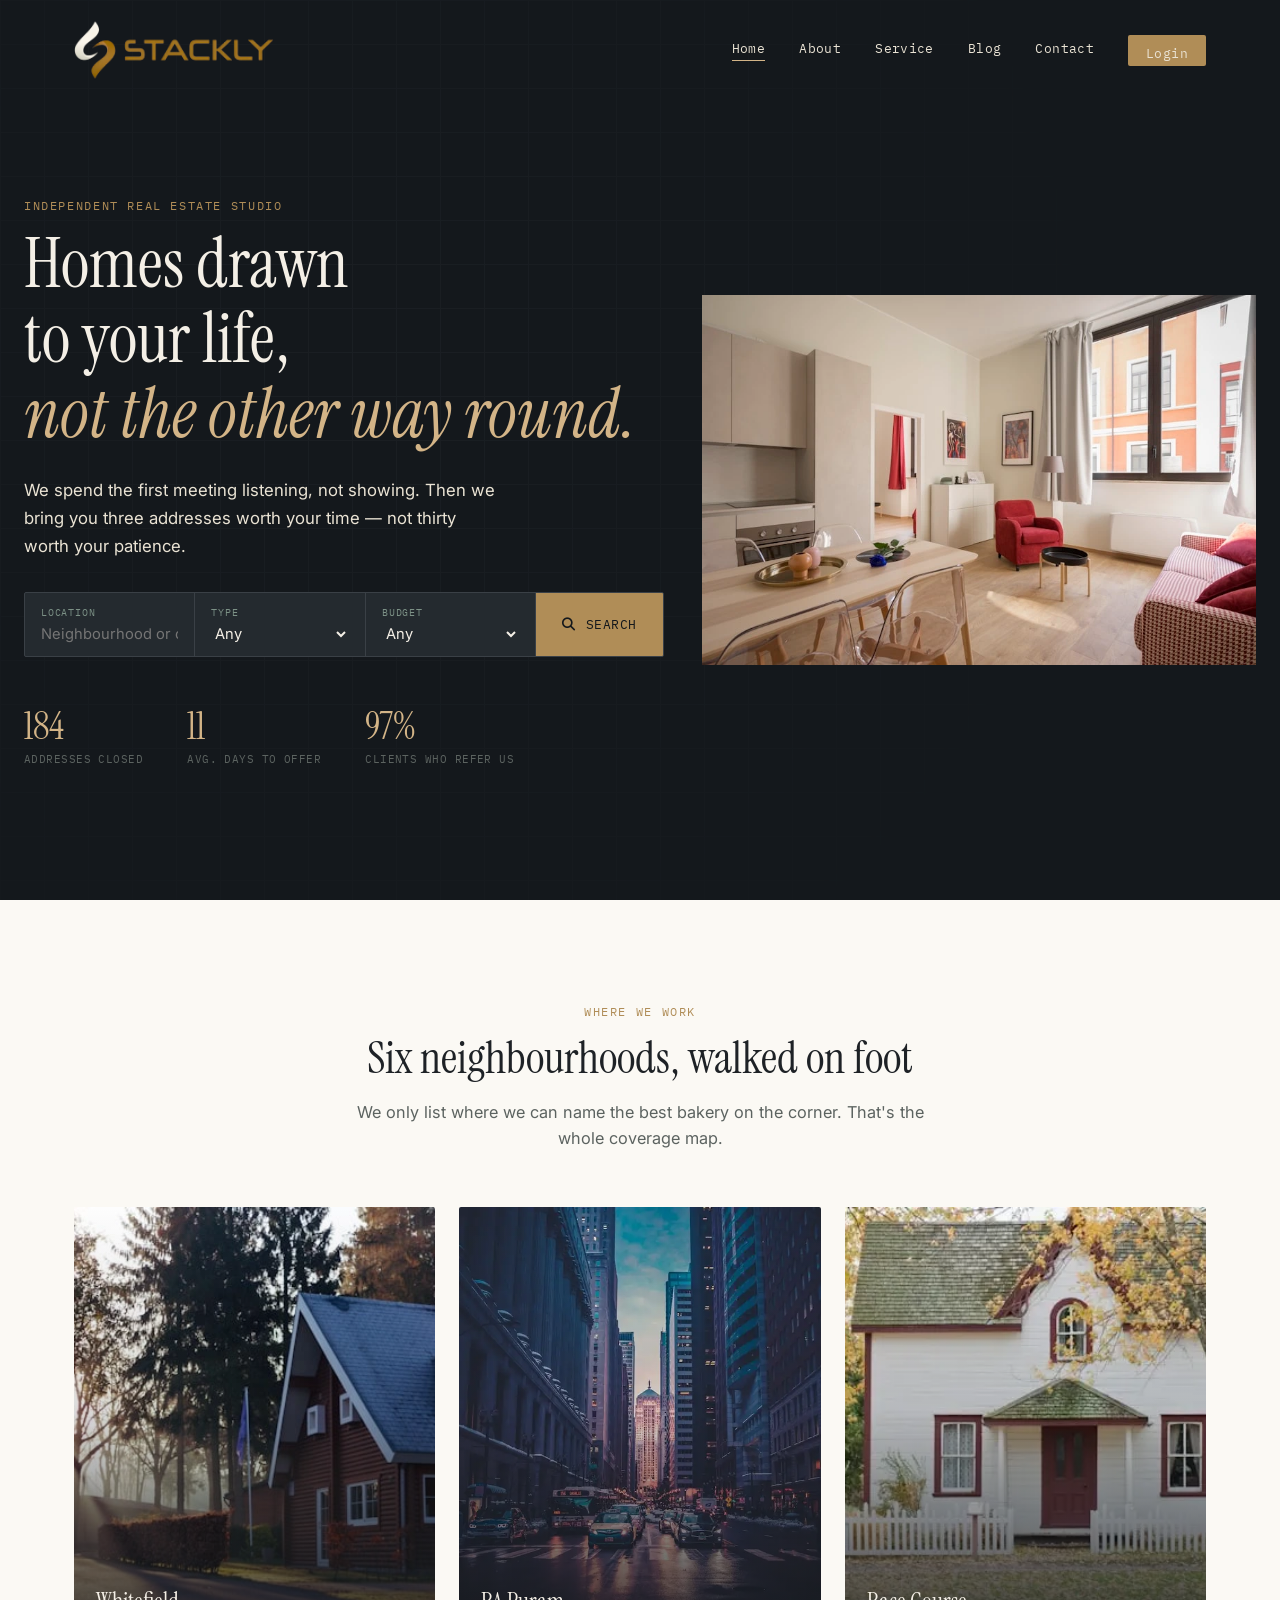
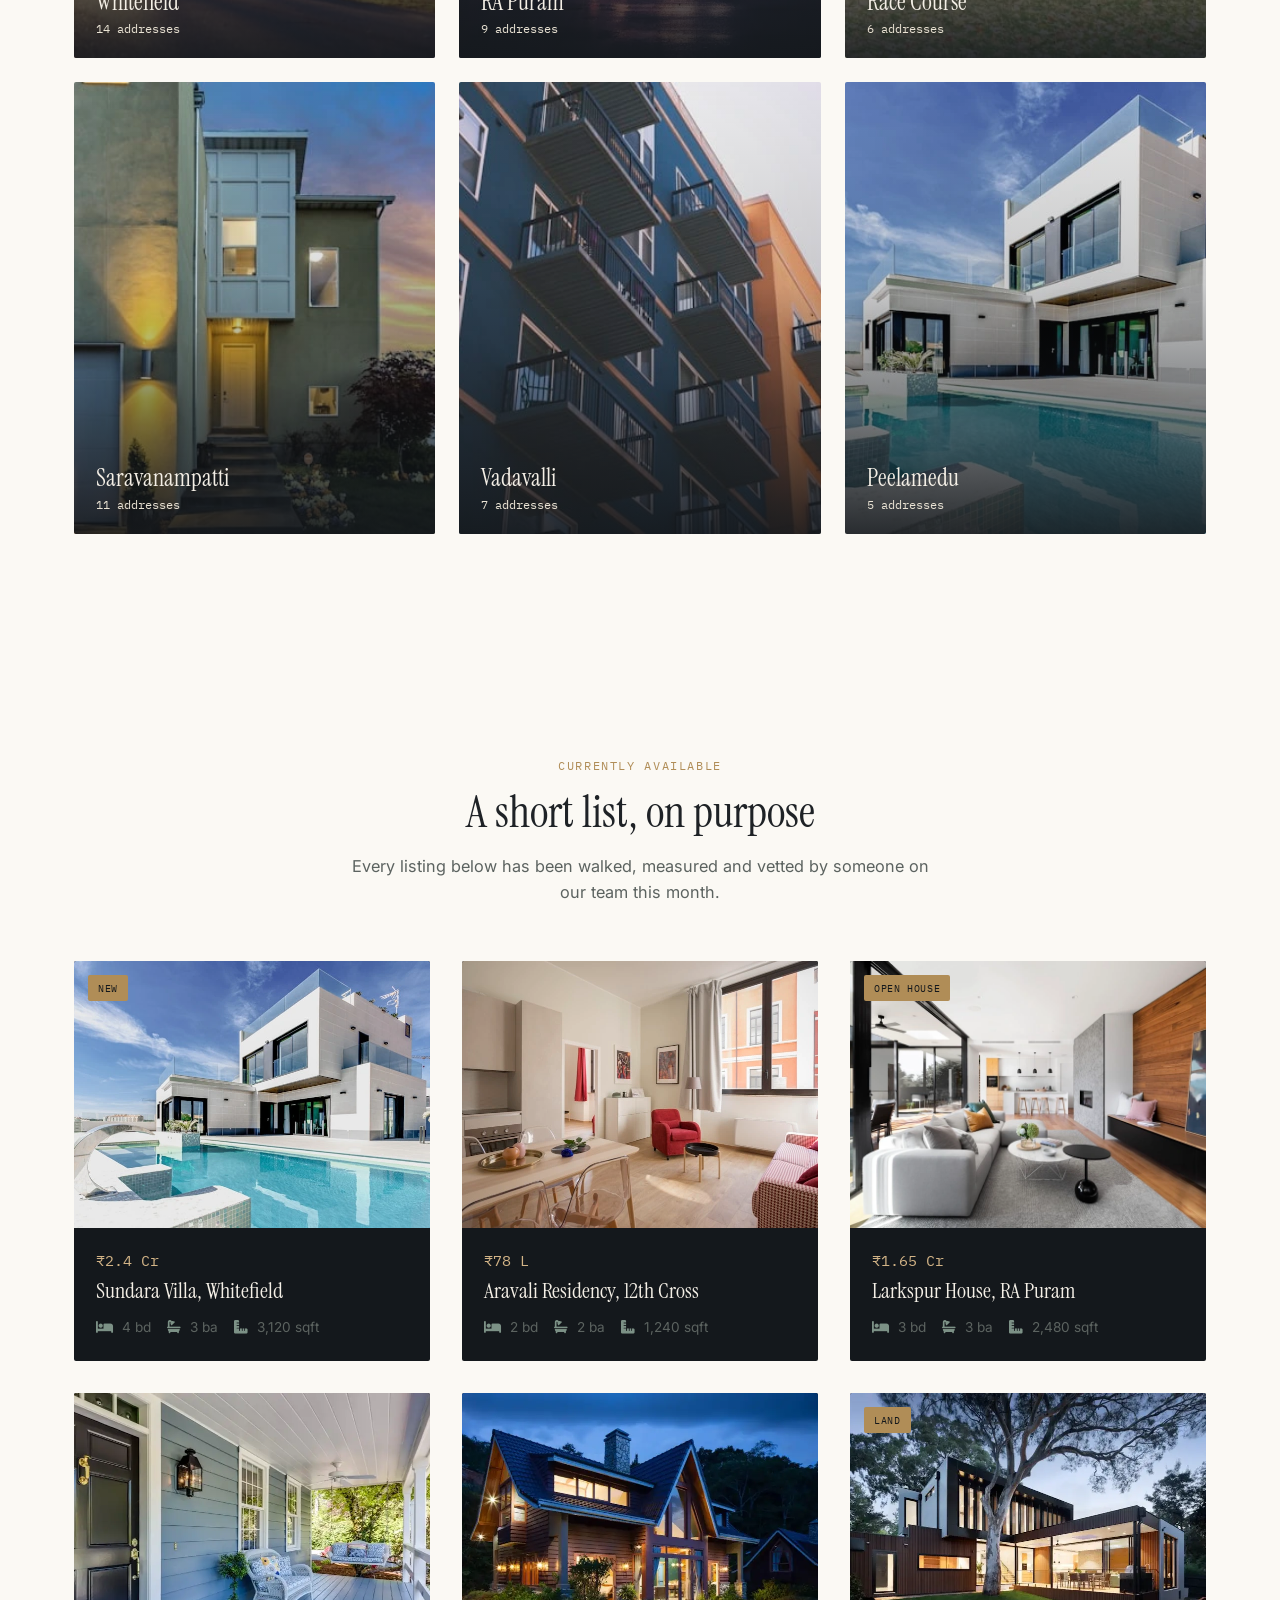
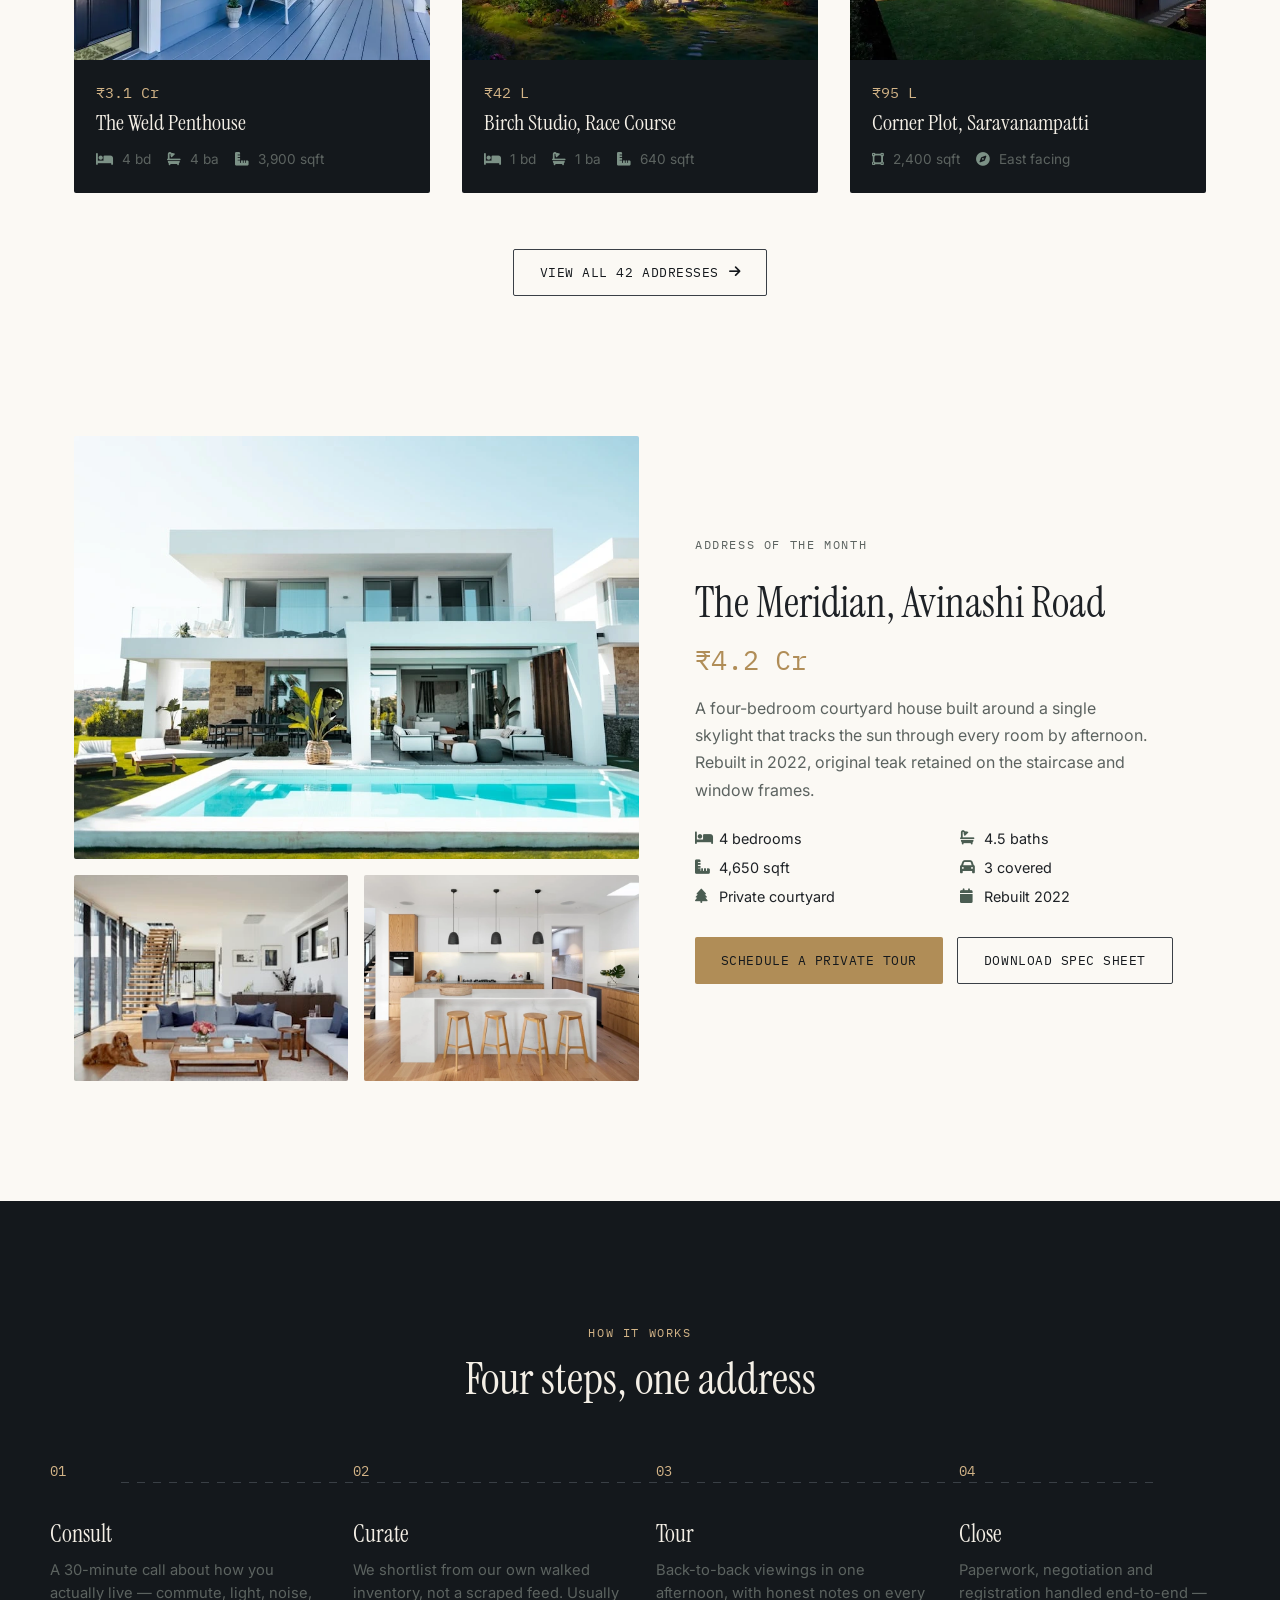
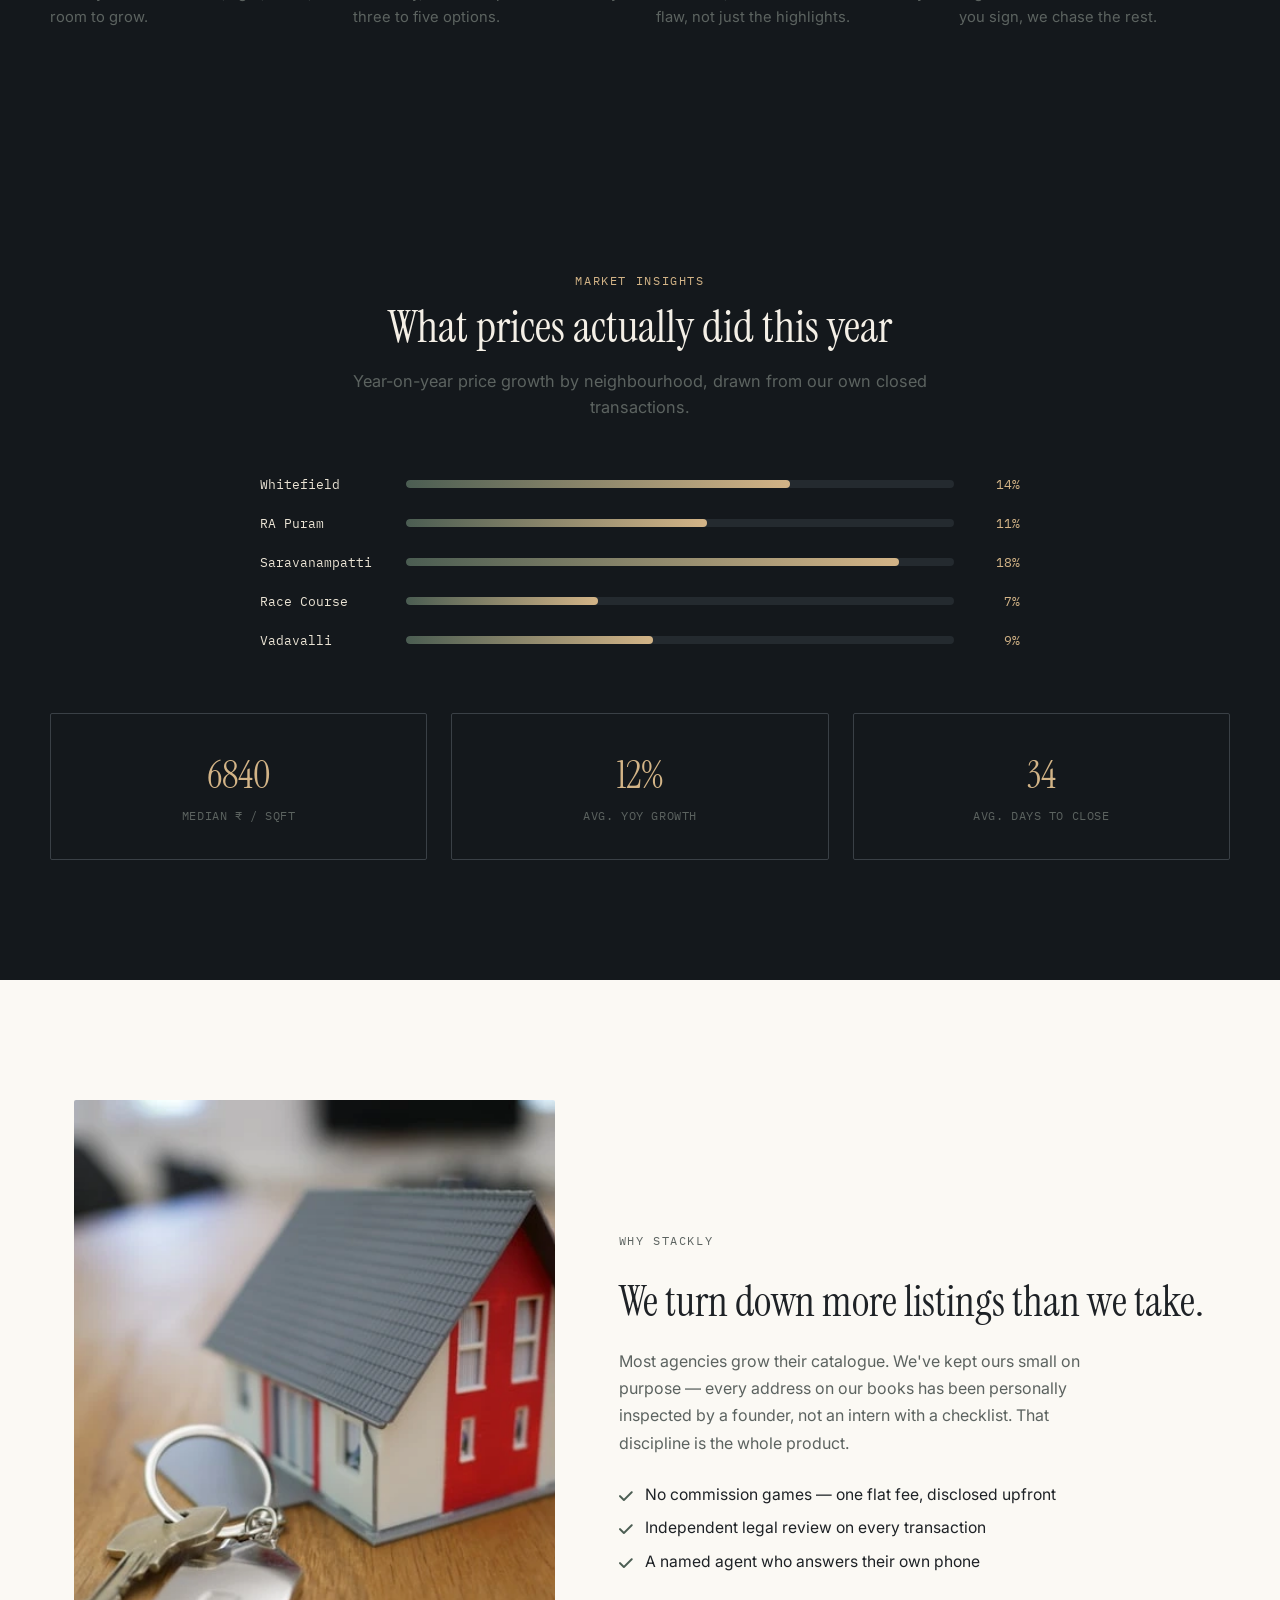
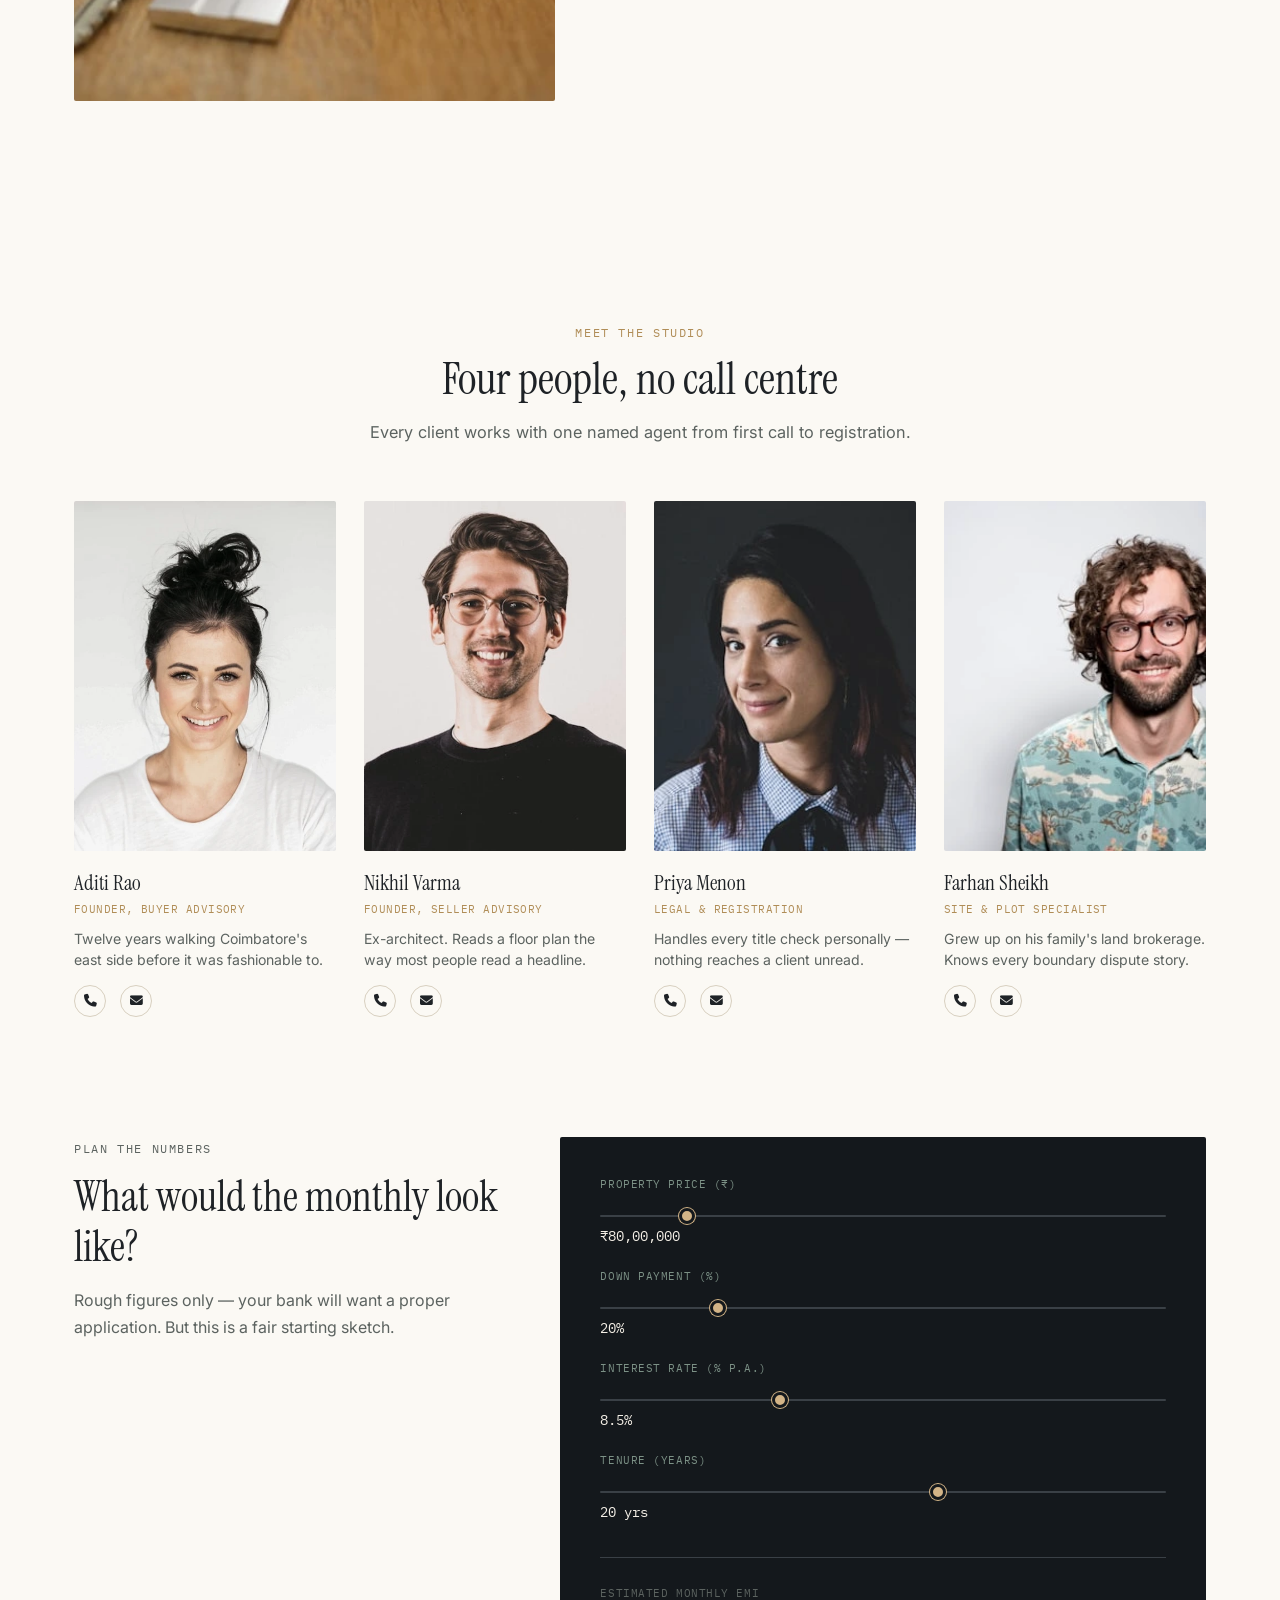
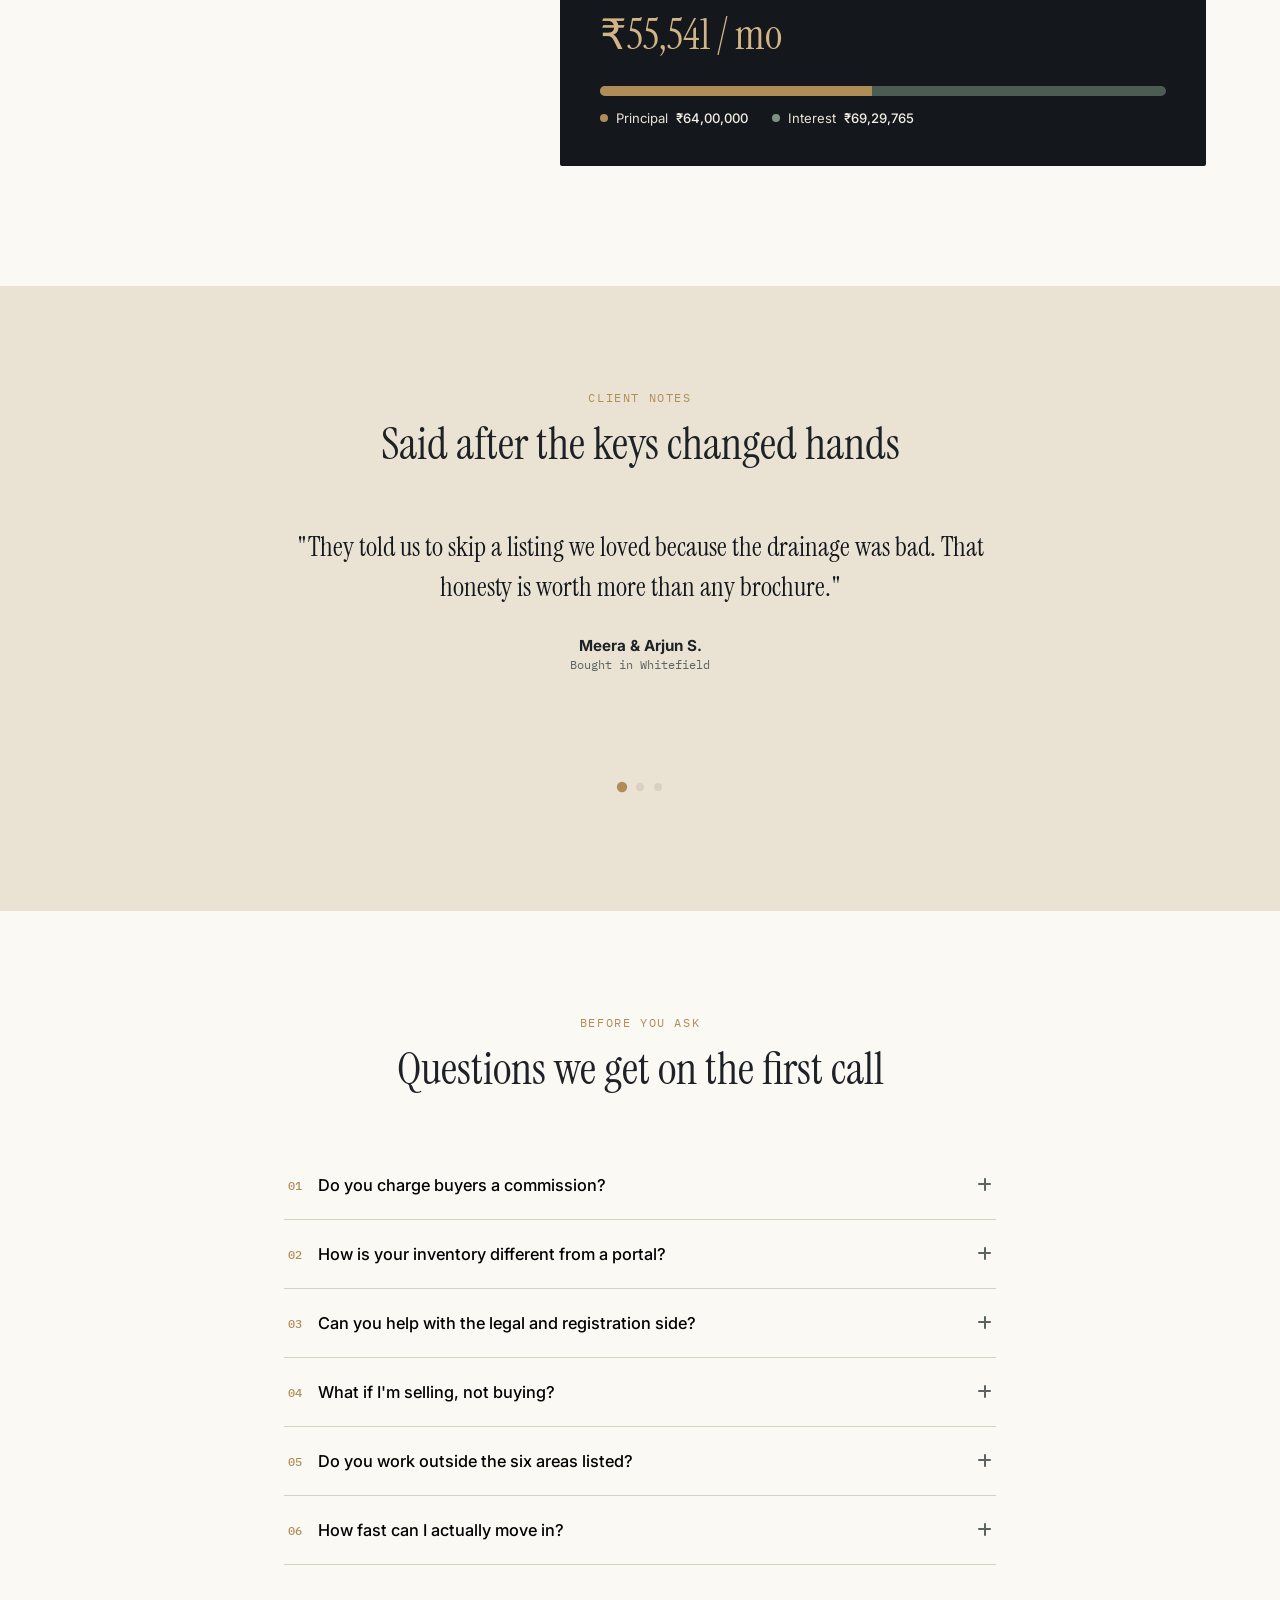
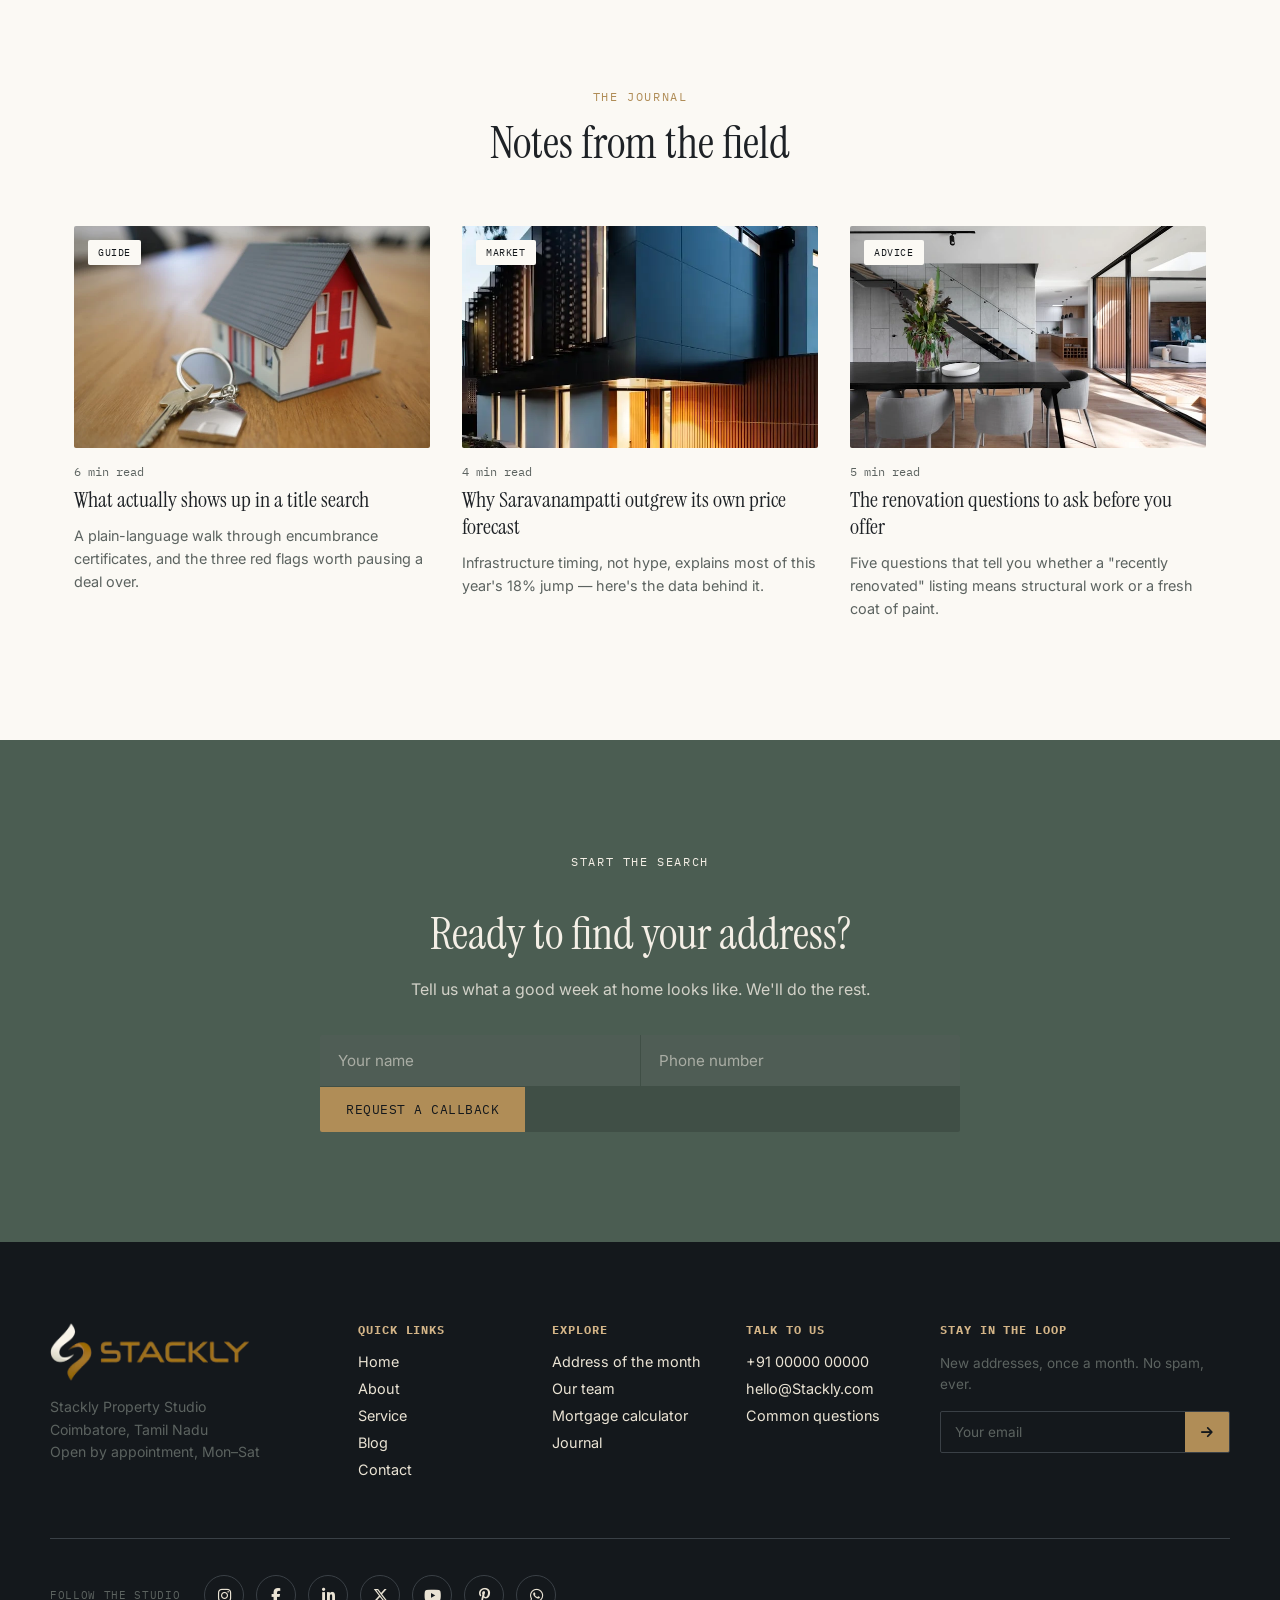
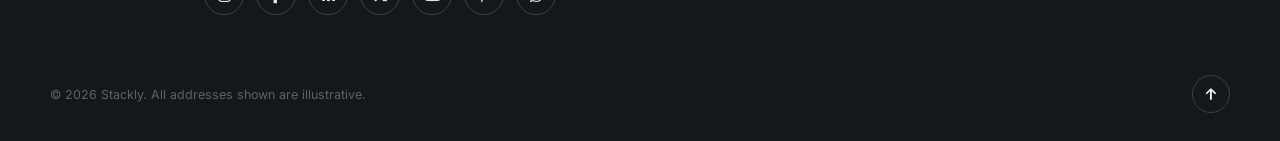
==== commit 528aef0a: "fist commit" ====
--- a/index.html
+++ b/index.html
@@ -113,7 +113,7 @@
   </div>
 
   <div class="hero-visual" aria-hidden="true">
-    <img src="./src/img/Untitled design (2)_11zon.webp" alt="">
+    <img src="./src/images/image-10-compressed.webp" alt="">
   </div>
 </section>
 
@@ -127,7 +127,7 @@
 
   <div class="area-grid">
     <a href="./404.html" class="area-card reveal">
-      <img src="https://images.unsplash.com/photo-1449844908441-8829872d2607?q=80&w=600&auto=format&fit=crop" alt="Whitefield street view" loading="lazy">
+      <img src="./src/images/image-3-compressed.webp" alt="Whitefield street view" loading="lazy">
       <div class="area-overlay">
         <span class="area-coord">12.9698° N, 77.7500° E</span>
         <h3>Whitefield</h3>
@@ -135,7 +135,7 @@
       </div>
     </a>
     <a href="./404.html" class="area-card reveal" style="--d:1">
-      <img src="https://images.unsplash.com/photo-1519501025264-65ba15a82390?q=80&w=600&auto=format&fit=crop" alt="RA Puram residential lane" loading="lazy">
+      <img src="./src/images/image-4-compressed_11zon.webp" alt="RA Puram residential lane" loading="lazy">
       <div class="area-overlay">
         <span class="area-coord">13.0012° N, 80.2565° E</span>
         <h3>RA Puram</h3>
@@ -143,7 +143,7 @@
       </div>
     </a>
     <a href="./404.html" class="area-card reveal" style="--d:2">
-      <img src="https://images.unsplash.com/photo-1480074568708-e7b720bb3f09?q=80&w=600&auto=format&fit=crop" alt="Race Course tree-lined avenue" loading="lazy">
+      <img src="./src/images/image-5-compressed_11zon.webp" alt="Race Course tree-lined avenue" loading="lazy">
       <div class="area-overlay">
         <span class="area-coord">11.0025° N, 76.9640° E</span>
         <h3>Race Course</h3>
@@ -151,7 +151,7 @@
       </div>
     </a>
     <a href="./404.html" class="area-card reveal" style="--d:3">
-      <img src="https://images.unsplash.com/photo-1502005229762-cf1b2da7c5d6?q=80&w=600&auto=format&fit=crop" alt="Saravanampatti new development" loading="lazy">
+      <img src="./src/images/image-7-compressed.webp" alt="Saravanampatti new development" loading="lazy">
       <div class="area-overlay">
         <span class="area-coord">11.0740° N, 77.0090° E</span>
         <h3>Saravanampatti</h3>
@@ -159,7 +159,7 @@
       </div>
     </a>
     <a href="./404.html" class="area-card reveal" style="--d:4">
-      <img src="https://images.unsplash.com/photo-1494526585095-c41746248156?q=80&w=600&auto=format&fit=crop" alt="Vadavalli quiet residential street" loading="lazy">
+      <img src="./src/images/image-8-compressed.webp" alt="Vadavalli quiet residential street" loading="lazy">
       <div class="area-overlay">
         <span class="area-coord">11.0060° N, 76.9160° E</span>
         <h3>Vadavalli</h3>
@@ -167,7 +167,7 @@
       </div>
     </a>
     <a href="./404.html" class="area-card reveal" style="--d:5">
-      <img src="https://images.unsplash.com/photo-1460317442991-0ec209397118?q=80&w=600&auto=format&fit=crop" alt="Peelamedu commercial and residential mix" loading="lazy">
+      <img src="./src/images/image-9-compressed.webp" alt="Peelamedu commercial and residential mix" loading="lazy">
       <div class="area-overlay">
         <span class="area-coord">11.0296° N, 77.0266° E</span>
         <h3>Peelamedu</h3>
@@ -189,7 +189,7 @@
 
     <article class="listing-card reveal">
       <div class="listing-media">
-        <img src="https://images.unsplash.com/photo-1600596542815-ffad4c1539a9?q=80&w=800&auto=format&fit=crop" alt="Sunlit modern villa with pool" loading="lazy">
+        <img src="./src/images/image-9-compressed.webp" alt="Sunlit modern villa with pool" loading="lazy">
         <span class="listing-tag">New</span>
         <div class="corner corner-tl"></div><div class="corner corner-tr"></div>
         <div class="corner corner-bl"></div><div class="corner corner-br"></div>
@@ -207,7 +207,7 @@
 
     <article class="listing-card reveal" style="--d:1">
       <div class="listing-media">
-        <img src="https://images.unsplash.com/photo-1522708323590-d24dbb6b0267?q=80&w=800&auto=format&fit=crop" alt="Minimal apartment interior" loading="lazy">
+        <img src="./src/images/image-10-compressed.webp" alt="Minimal apartment interior" loading="lazy">
         <div class="corner corner-tl"></div><div class="corner corner-tr"></div>
         <div class="corner corner-bl"></div><div class="corner corner-br"></div>
       </div>
@@ -224,7 +224,7 @@
 
     <article class="listing-card reveal" style="--d:2">
       <div class="listing-media">
-        <img src="https://images.unsplash.com/photo-1600607687939-ce8a6c25118c?q=80&w=800&auto=format&fit=crop" alt="Elegant house exterior at dusk" loading="lazy">
+        <img src="./src/images/image-11-compressed.webp" alt="Elegant house exterior at dusk" loading="lazy">
         <span class="listing-tag">Open house</span>
         <div class="corner corner-tl"></div><div class="corner corner-tr"></div>
         <div class="corner corner-bl"></div><div class="corner corner-br"></div>
@@ -242,7 +242,7 @@
 
     <article class="listing-card reveal" style="--d:3">
       <div class="listing-media">
-        <img src="https://images.unsplash.com/photo-1560184897-ae75f418493e?q=80&w=800&auto=format&fit=crop" alt="Rooftop penthouse terrace" loading="lazy">
+        <img src="./src/images/image-12-compressed_11zon.webp" alt="Rooftop penthouse terrace" loading="lazy">
         <div class="corner corner-tl"></div><div class="corner corner-tr"></div>
         <div class="corner corner-bl"></div><div class="corner corner-br"></div>
       </div>
@@ -259,7 +259,7 @@
 
     <article class="listing-card reveal" style="--d:4">
       <div class="listing-media">
-        <img src="https://images.unsplash.com/photo-1568605114967-8130f3a36994?q=80&w=800&auto=format&fit=crop" alt="Compact modern studio" loading="lazy">
+        <img src="./src/images/image-13-compressed_11zon.webp" alt="Compact modern studio" loading="lazy">
         <div class="corner corner-tl"></div><div class="corner corner-tr"></div>
         <div class="corner corner-bl"></div><div class="corner corner-br"></div>
       </div>
@@ -276,7 +276,7 @@
 
     <article class="listing-card reveal" style="--d:5">
       <div class="listing-media">
-        <img src="https://images.unsplash.com/photo-1600585154340-be6161a56a0c?q=80&w=800&auto=format&fit=crop" alt="Garden plot with boundary markers" loading="lazy">
+        <img src="./src/images/image-14-compressed_11zon.webp" alt="Garden plot with boundary markers" loading="lazy">
         <span class="listing-tag">Land</span>
         <div class="corner corner-tl"></div><div class="corner corner-tr"></div>
         <div class="corner corner-bl"></div><div class="corner corner-br"></div>
@@ -302,13 +302,13 @@
 <section class="spotlight" id="spotlight">
   <div class="spotlight-media reveal">
     <div class="spotlight-main">
-      <img src="https://images.unsplash.com/photo-1613977257363-707ba9348227?q=80&w=1000&auto=format&fit=crop" alt="The Meridian, main facade at golden hour">
+      <img src="./src/images/image-15-compressed.webp" alt="The Meridian, main facade at golden hour">
       <div class="corner corner-tl"></div><div class="corner corner-tr"></div>
       <div class="corner corner-bl"></div><div class="corner corner-br"></div>
     </div>
     <div class="spotlight-thumbs">
-      <img src="https://images.unsplash.com/photo-1600566753086-00f18fb6b3ea?q=80&w=400&auto=format&fit=crop" alt="Living room with skylight" loading="lazy">
-      <img src="https://images.unsplash.com/photo-1600607687644-aac4c3eac7f4?q=80&w=400&auto=format&fit=crop" alt="Kitchen with stone island" loading="lazy">
+      <img src="./src/images/image-16-compressed.webp" alt="Living room with skylight" loading="lazy">
+      <img src="./src/images/image-18-compressed.webp" alt="Kitchen with stone island" loading="lazy">
     </div>
   </div>
 
@@ -424,7 +424,7 @@
 <!-- ================= WHY US ================= -->
 <section class="why" id="why">
   <div class="why-media reveal">
-    <img src="https://images.unsplash.com/photo-1600585152220-90363fe7e115?q=80&w=900&auto=format&fit=crop" alt="Agent reviewing floor plans with clients">
+    <img src="./src/images/image-23-compressed.webp" alt="Agent reviewing floor plans with clients">
   </div>
   <div class="why-copy">
     <p class="eyebrow reveal">Why Stackly</p>
@@ -452,7 +452,7 @@
 
   <div class="team-grid">
     <article class="team-card reveal">
-      <img src="https://images.unsplash.com/photo-1580489944761-15a19d654956?q=80&w=500&auto=format&fit=crop" alt="Portrait of Aditi Rao">
+      <img src="./src/images/person/image-19-compressed.webp" alt="Portrait of Aditi Rao">
       <h3>Aditi Rao</h3>
       <span class="team-role">Founder, Buyer Advisory</span>
       <p>Twelve years walking Coimbatore's east side before it was fashionable to.</p>
@@ -462,7 +462,7 @@
       </div>
     </article>
     <article class="team-card reveal" style="--d:1">
-      <img src="https://images.unsplash.com/photo-1633332755192-727a05c4013d?q=80&w=500&auto=format&fit=crop" alt="Portrait of Nikhil Varma">
+      <img src="./src/images/person/image-20-compressed.webp" alt="Portrait of Nikhil Varma">
       <h3>Nikhil Varma</h3>
       <span class="team-role">Founder, Seller Advisory</span>
       <p>Ex-architect. Reads a floor plan the way most people read a headline.</p>
@@ -472,7 +472,7 @@
       </div>
     </article>
     <article class="team-card reveal" style="--d:2">
-      <img src="https://images.unsplash.com/photo-1607746882042-944635dfe10e?q=80&w=500&auto=format&fit=crop" alt="Portrait of Priya Menon">
+      <img src="./src/images/person/image-21-compressed.webp" alt="Portrait of Priya Menon">
       <h3>Priya Menon</h3>
       <span class="team-role">Legal &amp; Registration</span>
       <p>Handles every title check personally — nothing reaches a client unread.</p>
@@ -482,7 +482,7 @@
       </div>
     </article>
     <article class="team-card reveal" style="--d:3">
-      <img src="https://images.unsplash.com/photo-1568602471122-7832951cc4c5?q=80&w=500&auto=format&fit=crop" alt="Portrait of Farhan Sheikh">
+      <img src="./src/images/person/image-22-compressed.webp" alt="Portrait of Farhan Sheikh">
       <h3>Farhan Sheikh</h3>
       <span class="team-role">Site &amp; Plot Specialist</span>
       <p>Grew up on his family's land brokerage. Knows every boundary dispute story.</p>
@@ -631,7 +631,7 @@
   <div class="journal-grid">
     <article class="journal-card reveal">
       <div class="journal-media">
-        <img src="https://images.unsplash.com/photo-1560518883-ce09059eeffa?q=80&w=700&auto=format&fit=crop" alt="Documents and keys on a table" loading="lazy">
+        <img src="./src/images/image-23-compressed.webp" alt="Documents and keys on a table" loading="lazy">
         <span class="journal-tag">Guide</span>
       </div>
       <span class="journal-meta">6 min read</span>
@@ -640,7 +640,7 @@
     </article>
     <article class="journal-card reveal" style="--d:1">
       <div class="journal-media">
-        <img src="https://images.unsplash.com/photo-1600585154526-990dced4db0d?q=80&w=700&auto=format&fit=crop" alt="Interior of a renovated living room" loading="lazy">
+        <img src="./src/images/image-24-compressed_11zon.webp" alt="Interior of a renovated living room" loading="lazy">
         <span class="journal-tag">Market</span>
       </div>
       <span class="journal-meta">4 min read</span>
@@ -649,7 +649,7 @@
     </article>
     <article class="journal-card reveal" style="--d:2">
       <div class="journal-media">
-        <img src="https://images.unsplash.com/photo-1600607687920-4e2a09cf159d?q=80&w=700&auto=format&fit=crop" alt="Renovated kitchen with natural light" loading="lazy">
+        <img src="./src/images/image-25-compressed.webp" alt="Renovated kitchen with natural light" loading="lazy">
         <span class="journal-tag">Advice</span>
       </div>
       <span class="journal-meta">5 min read</span>
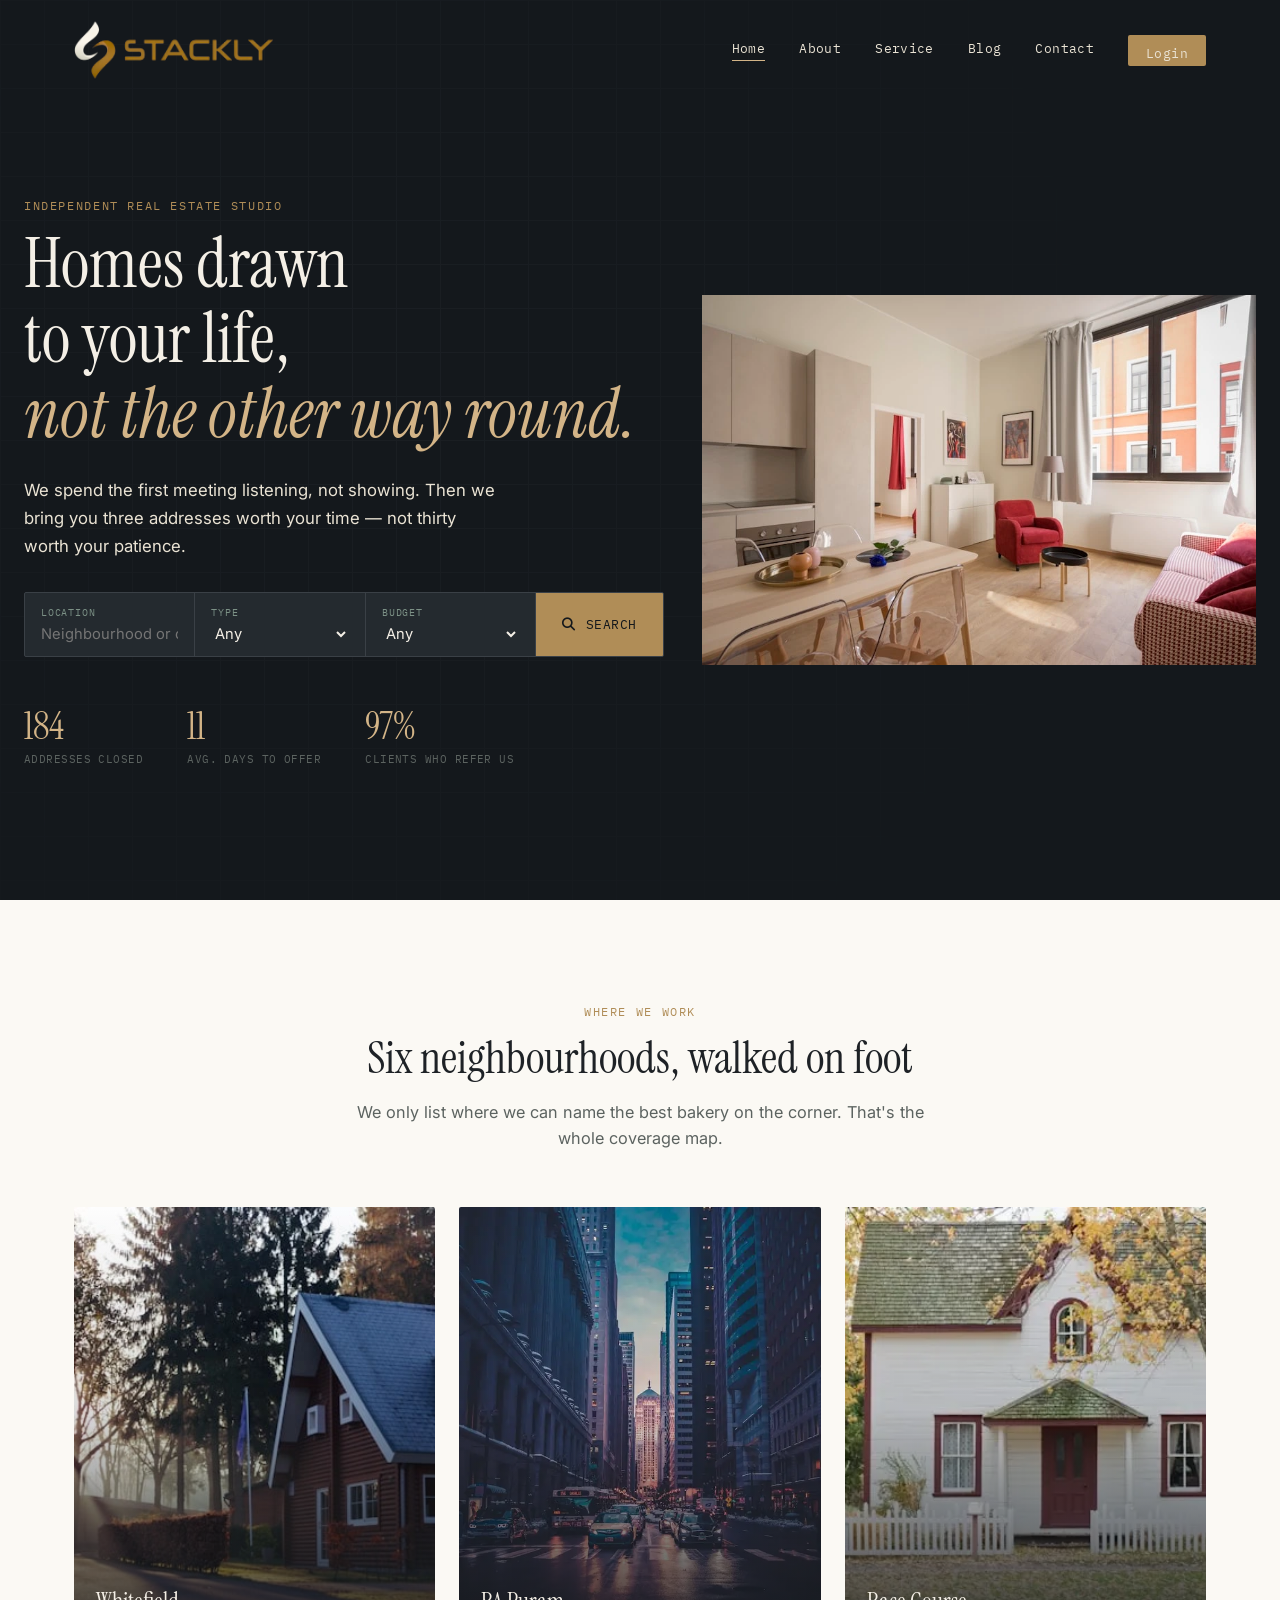
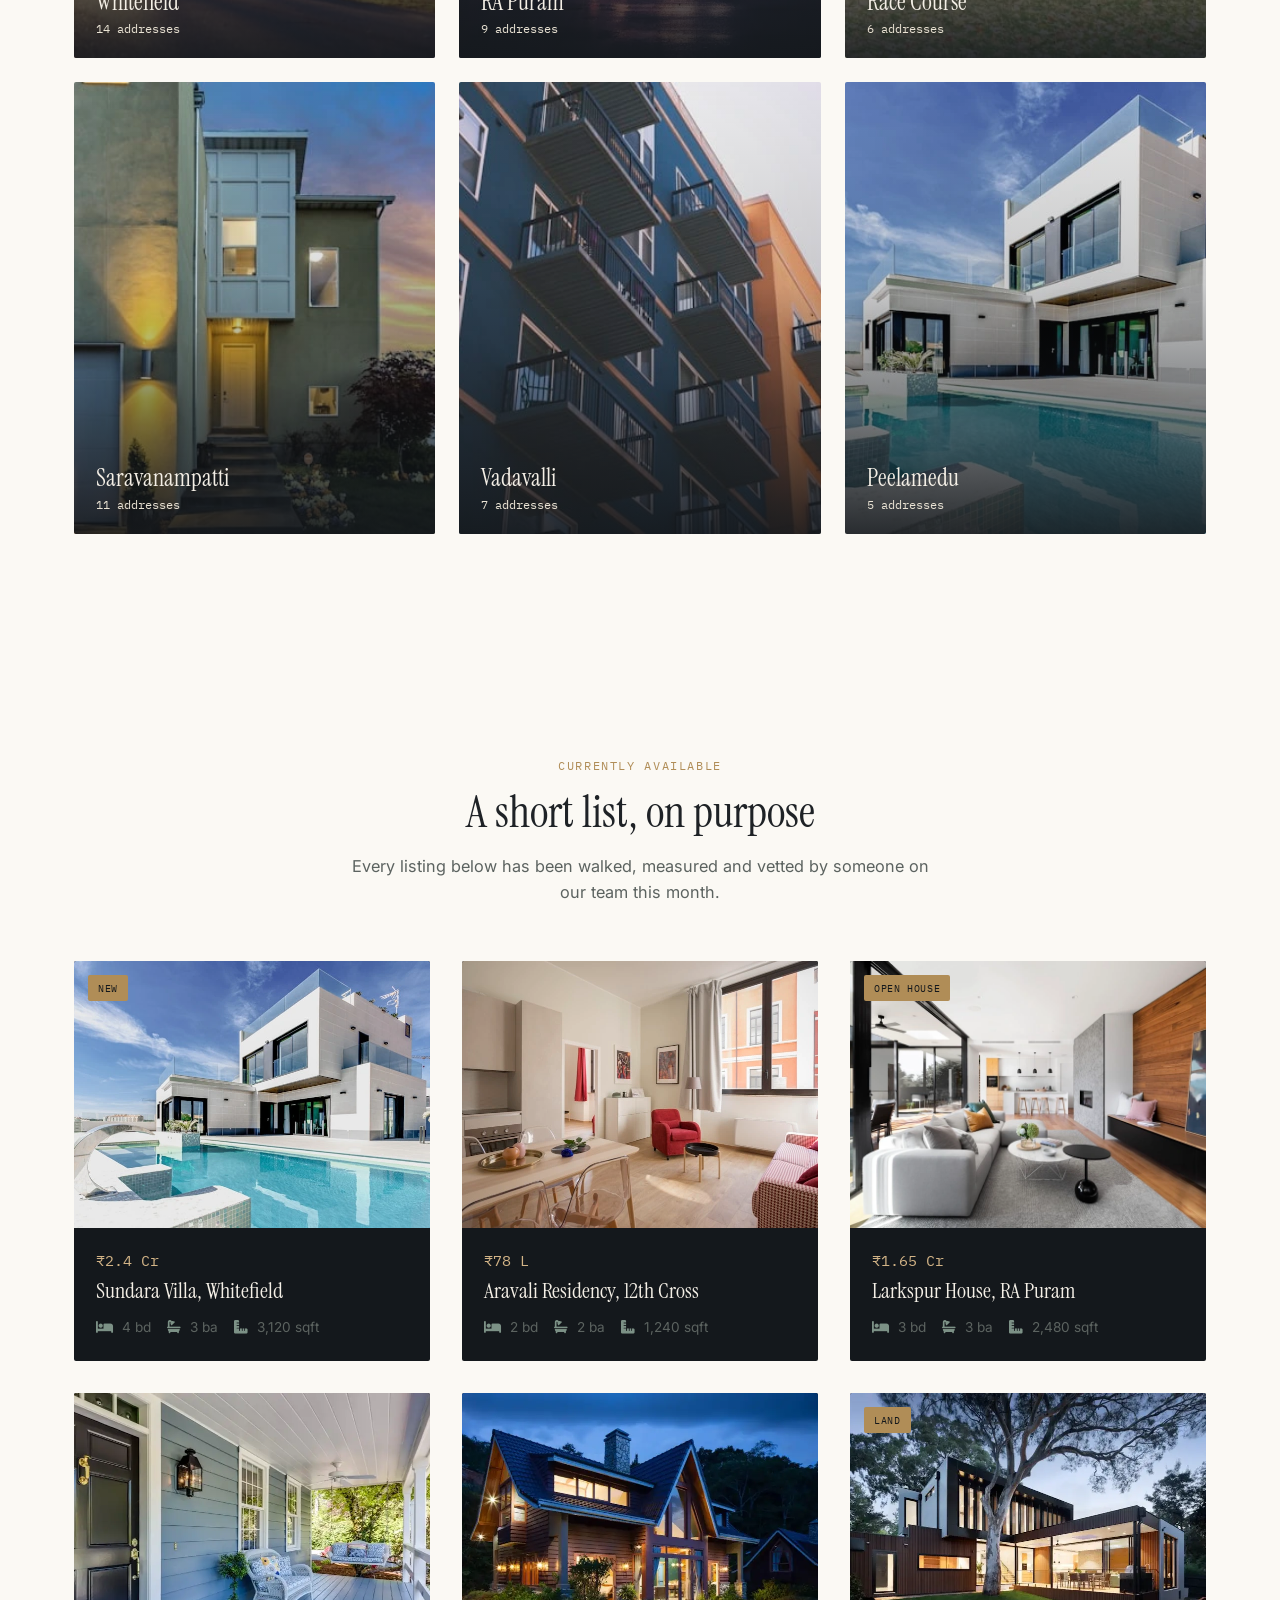
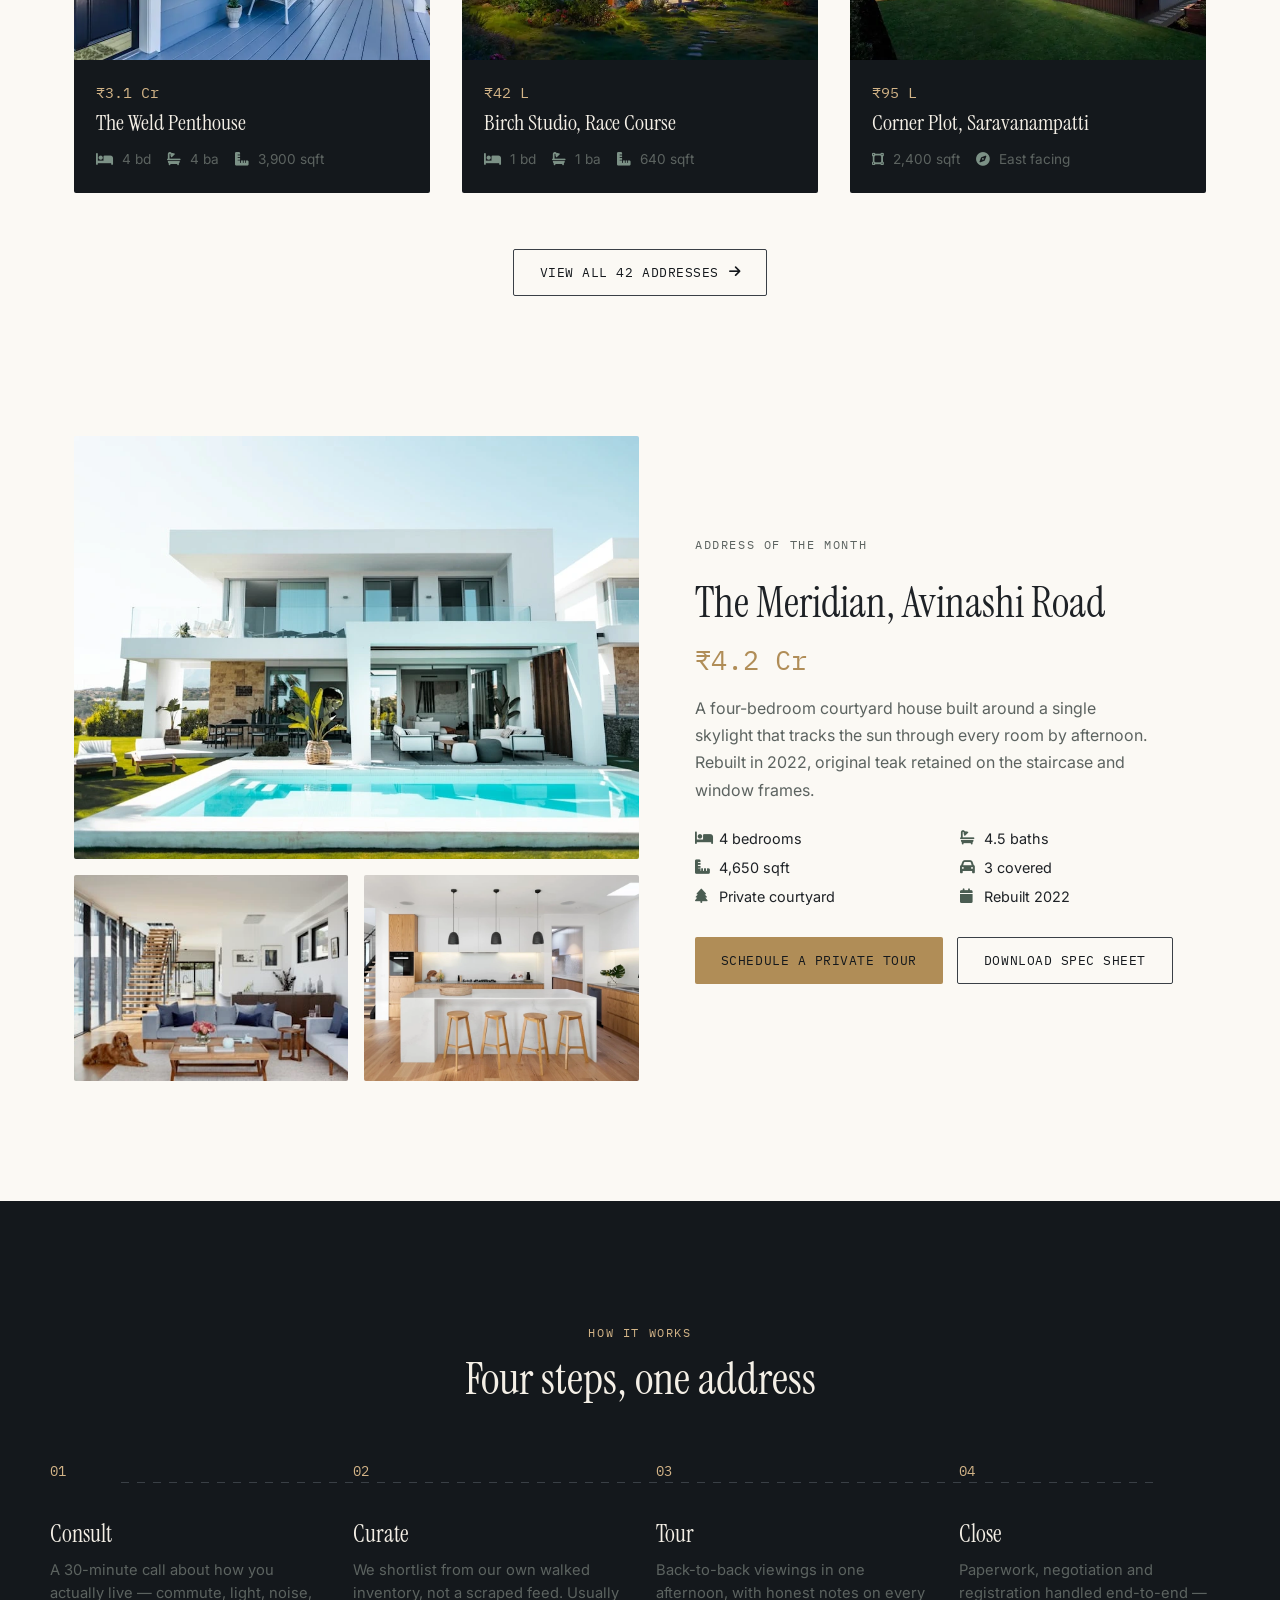
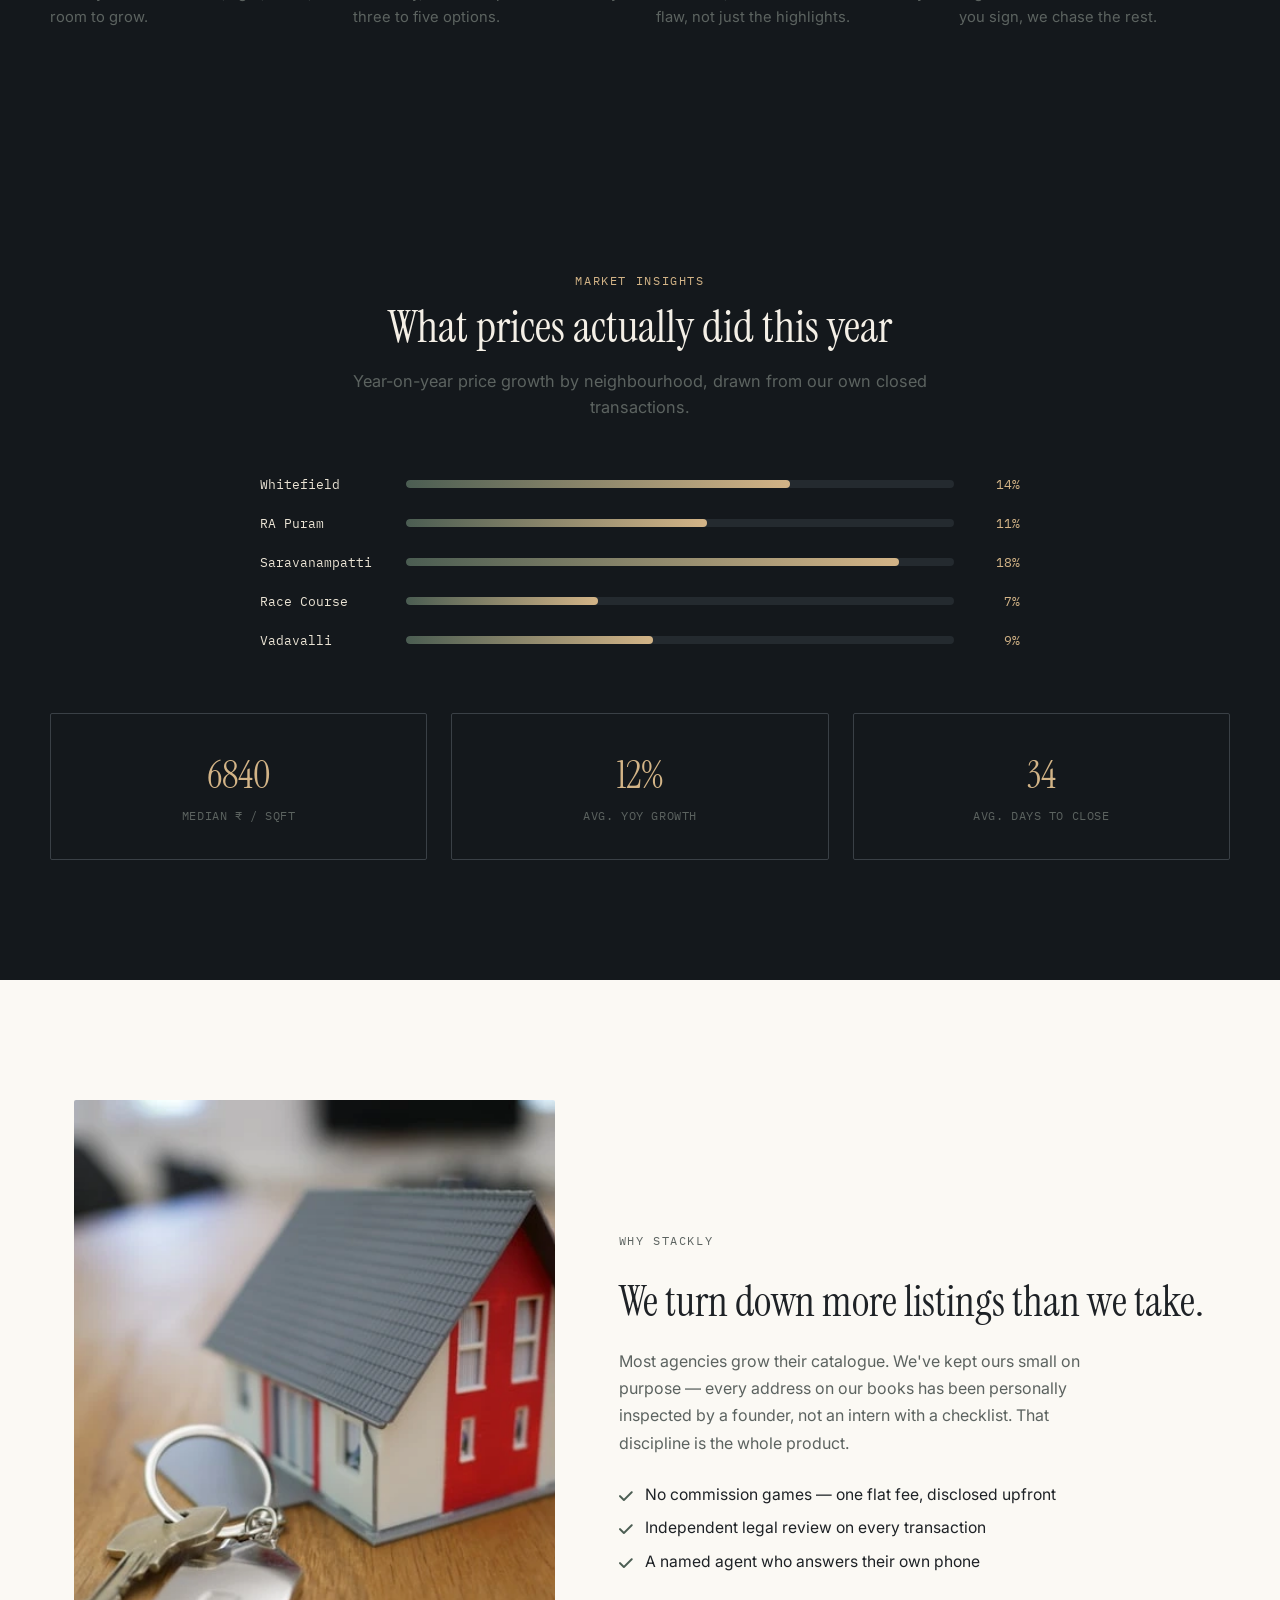
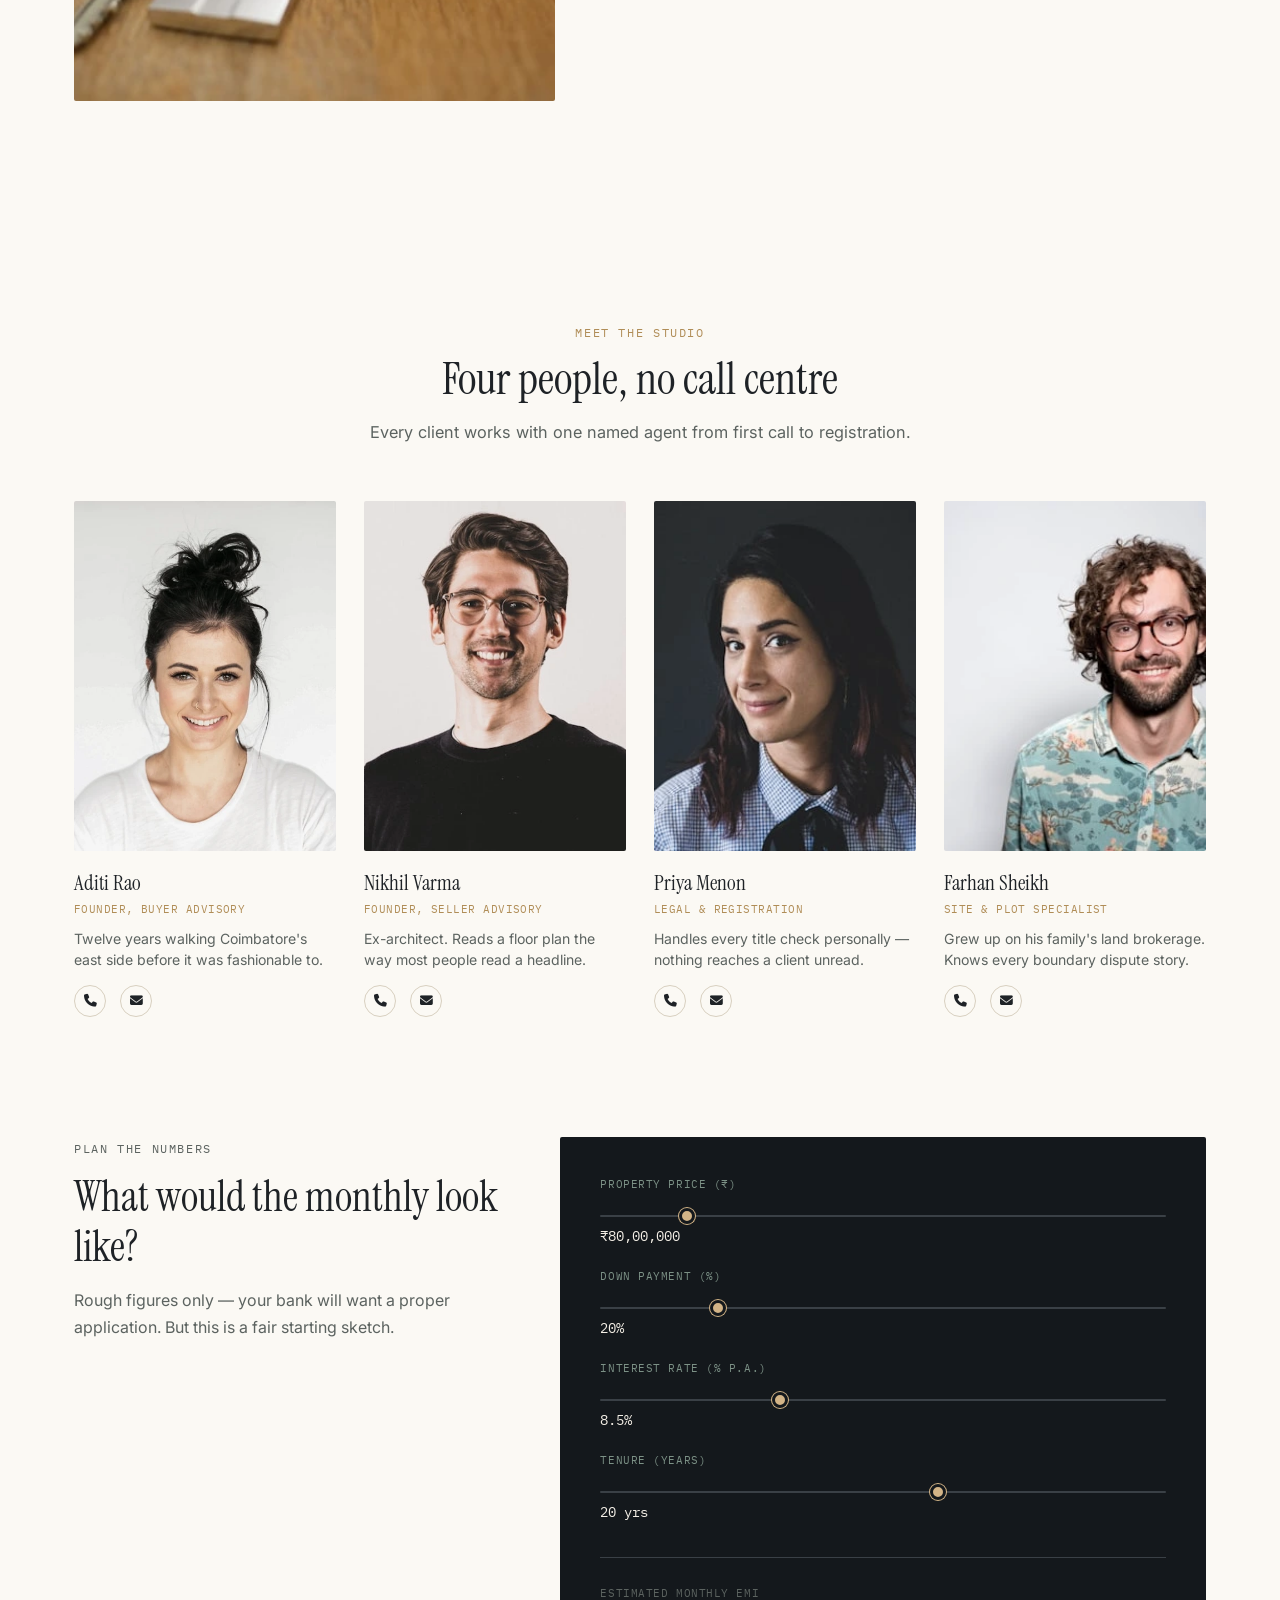
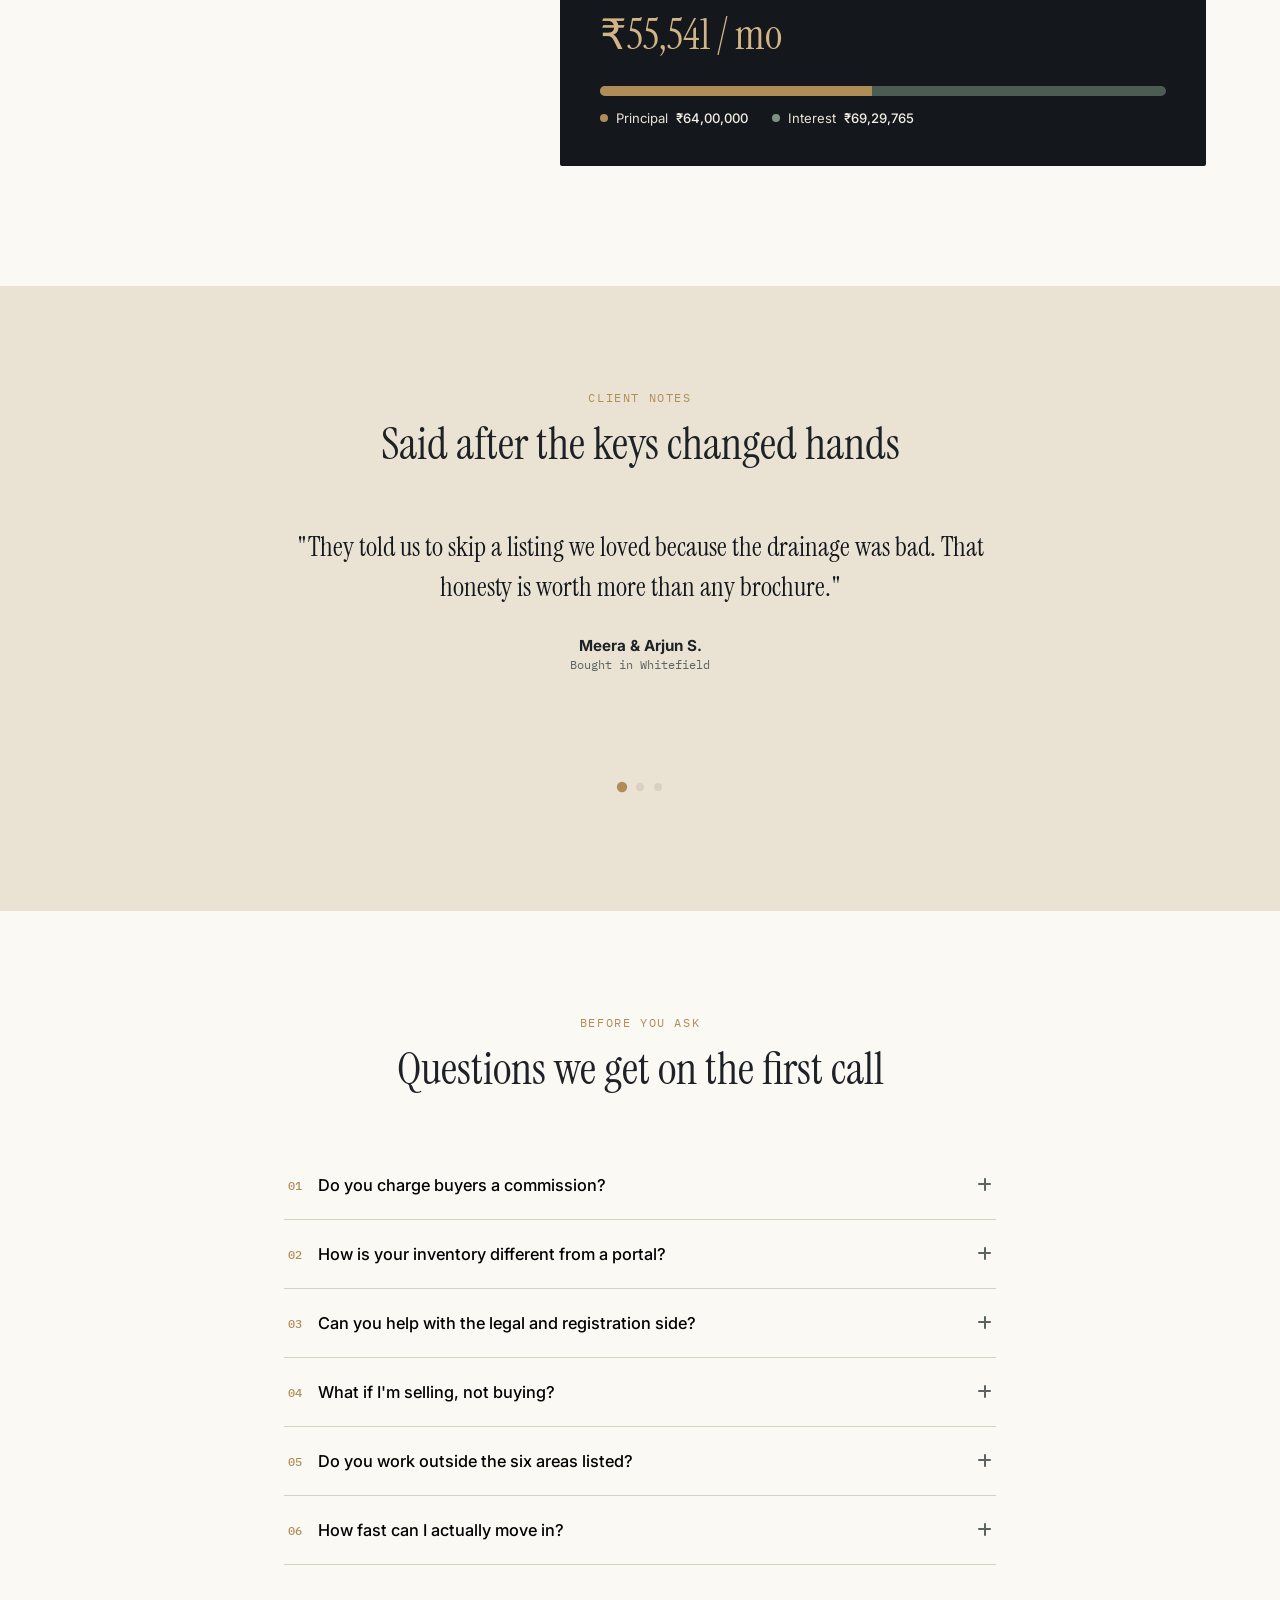
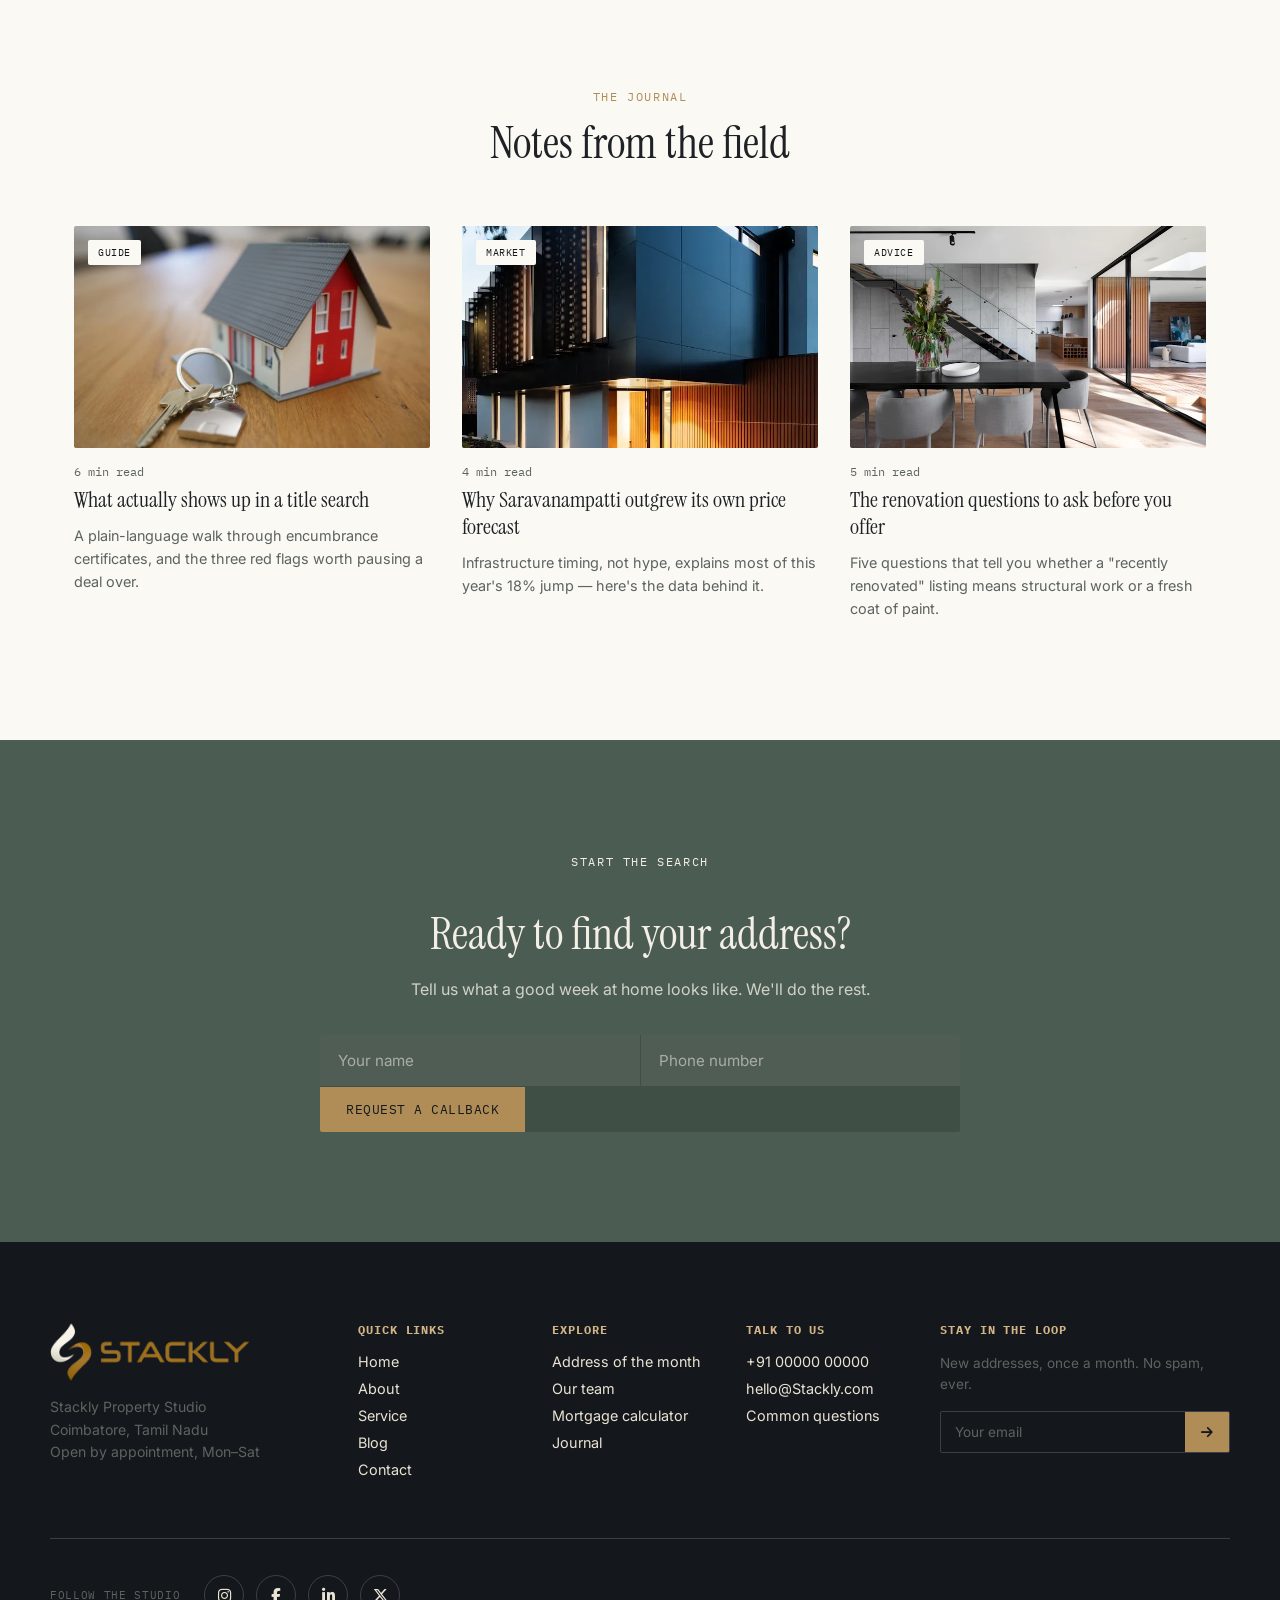
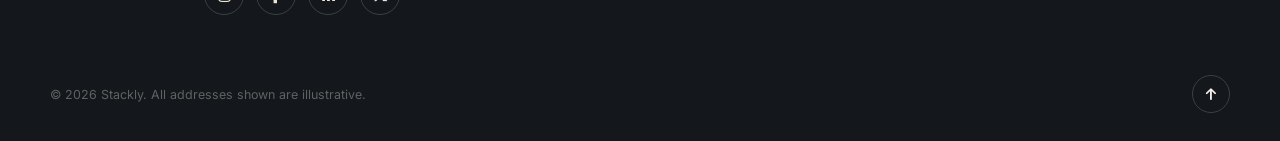
==== commit 4cb82b16: "completed" ====
--- a/index.html
+++ b/index.html
@@ -723,9 +723,6 @@
       <a href="./404.html" aria-label="Facebook" class="social-btn"><i class="fa-brands fa-facebook-f"></i></a>
       <a href="./404.html" aria-label="LinkedIn" class="social-btn"><i class="fa-brands fa-linkedin-in"></i></a>
       <a href="./404.html" aria-label="X (Twitter)" class="social-btn"><i class="fa-brands fa-x-twitter"></i></a>
-      <a href="./404.html" aria-label="YouTube" class="social-btn"><i class="fa-brands fa-youtube"></i></a>
-      <a href="./404.html" aria-label="Pinterest" class="social-btn"><i class="fa-brands fa-pinterest-p"></i></a>
-      <a href="./404.html" aria-label="WhatsApp" class="social-btn"><i class="fa-brands fa-whatsapp"></i></a>
     </div>
   </div>
 
--- a/style.css
+++ b/style.css
@@ -980,7 +980,7 @@
 .auth-visual{
   position:relative;padding:64px;display:flex;flex-direction:column;justify-content:space-between;
   background:linear-gradient(to bottom, rgba(20,24,28,.35), rgba(20,24,28,.85)), 
-    url('https://images.unsplash.com/photo-1600585154340-be6161a56a0c?q=80&w=1200&auto=format&fit=crop') center/cover;
+    url('./src/images/image-12-compressed_11zon.webp') center/cover;
 }
 .auth-visual-top{position:relative;z-index:2;}
 .auth-visual-top .logo img{width:160px;height:auto;}
@@ -1099,6 +1099,9 @@
   .values-grid{grid-template-columns:1fr;}
   .form-row{grid-template-columns:1fr;gap:0;}
   .contact-form-panel{padding:32px 24px;}
+  .field{
+  flex:1 1 10px;background:var(--ink-soft);
+}
 }
 
 @media (max-width:480px){
